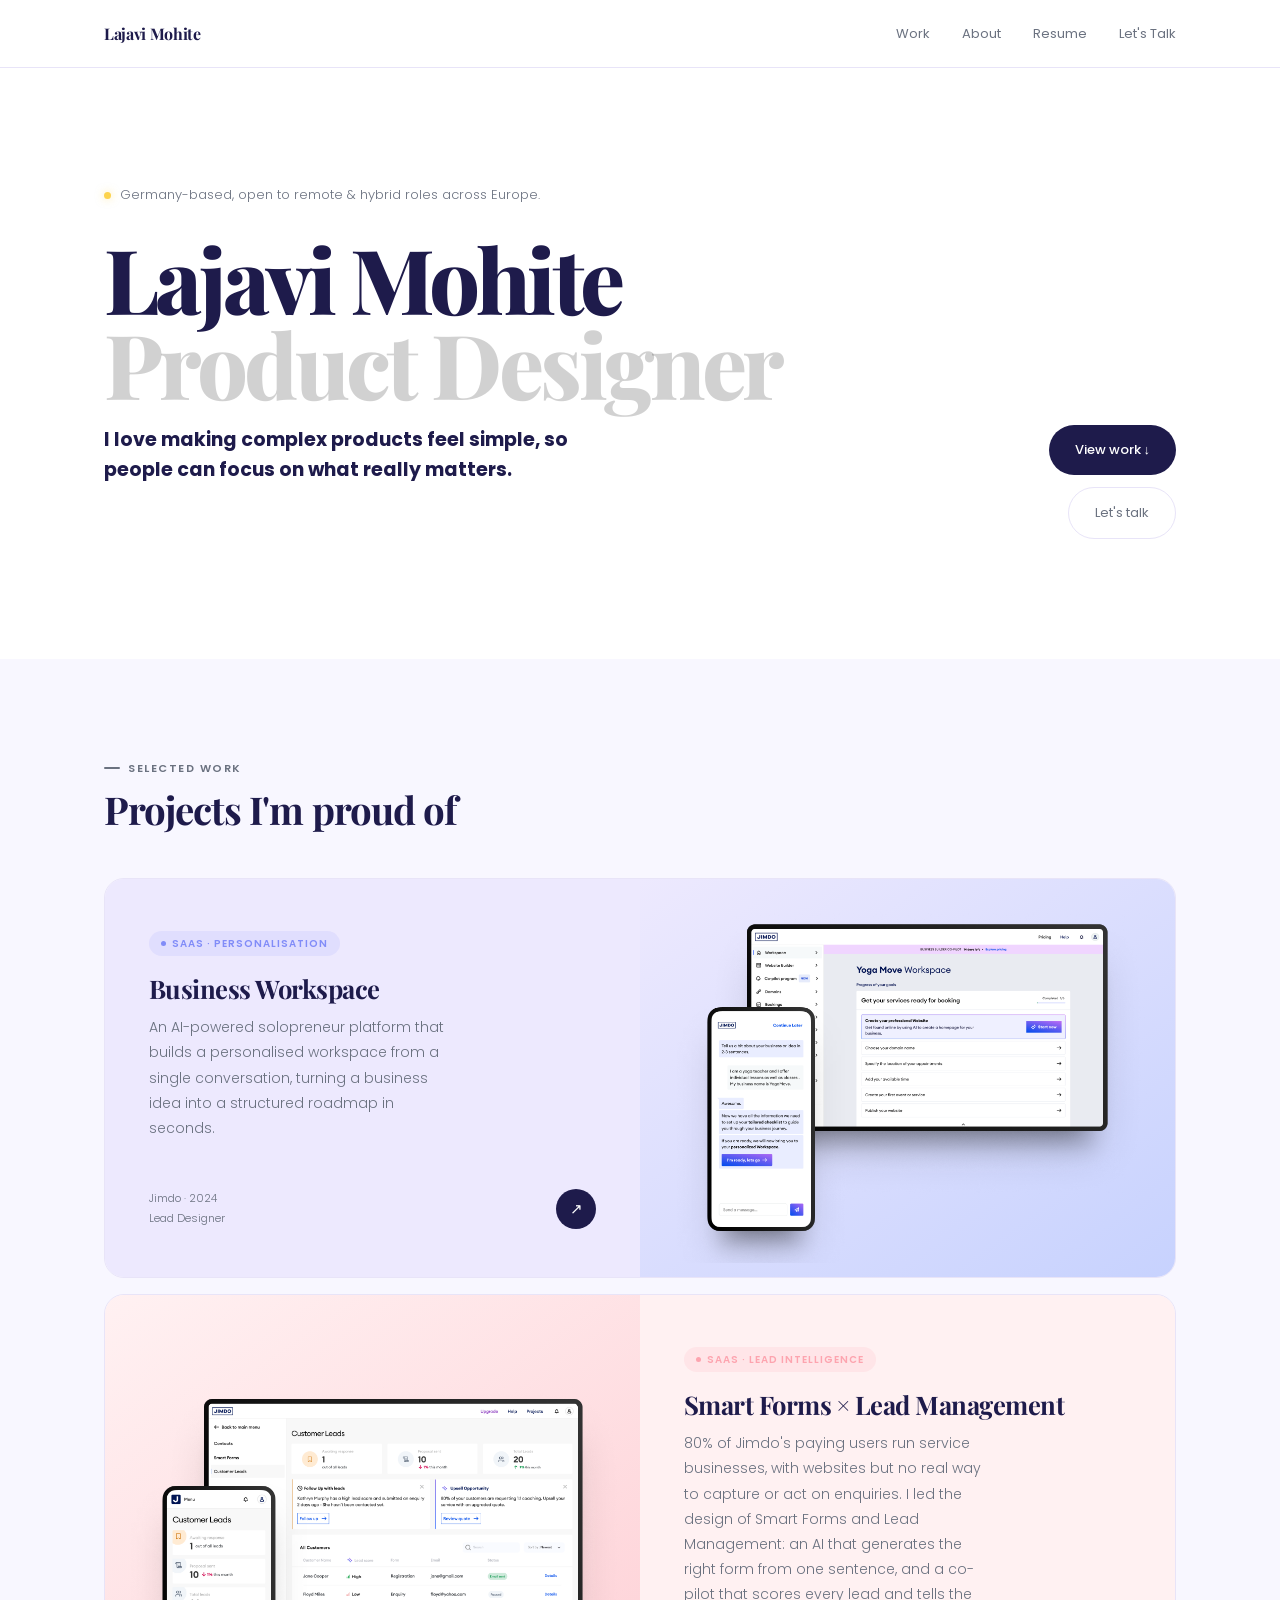
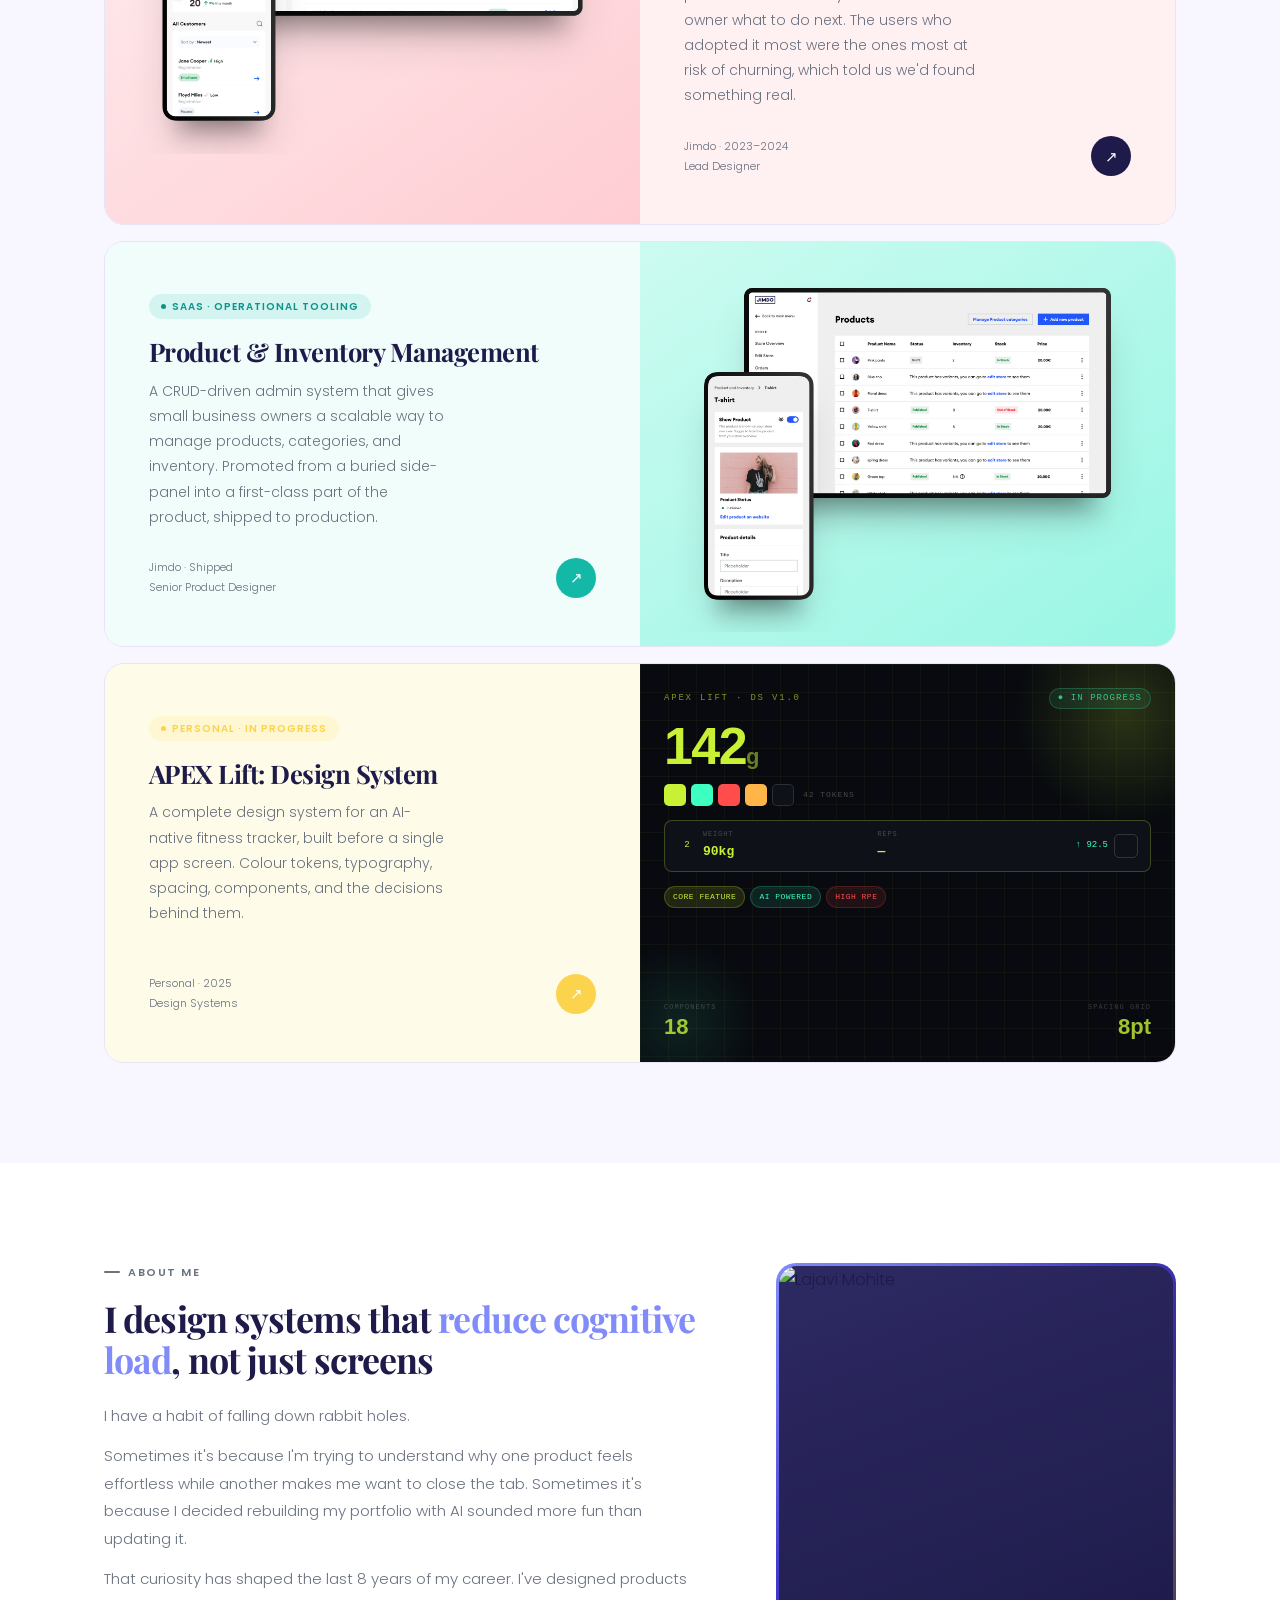
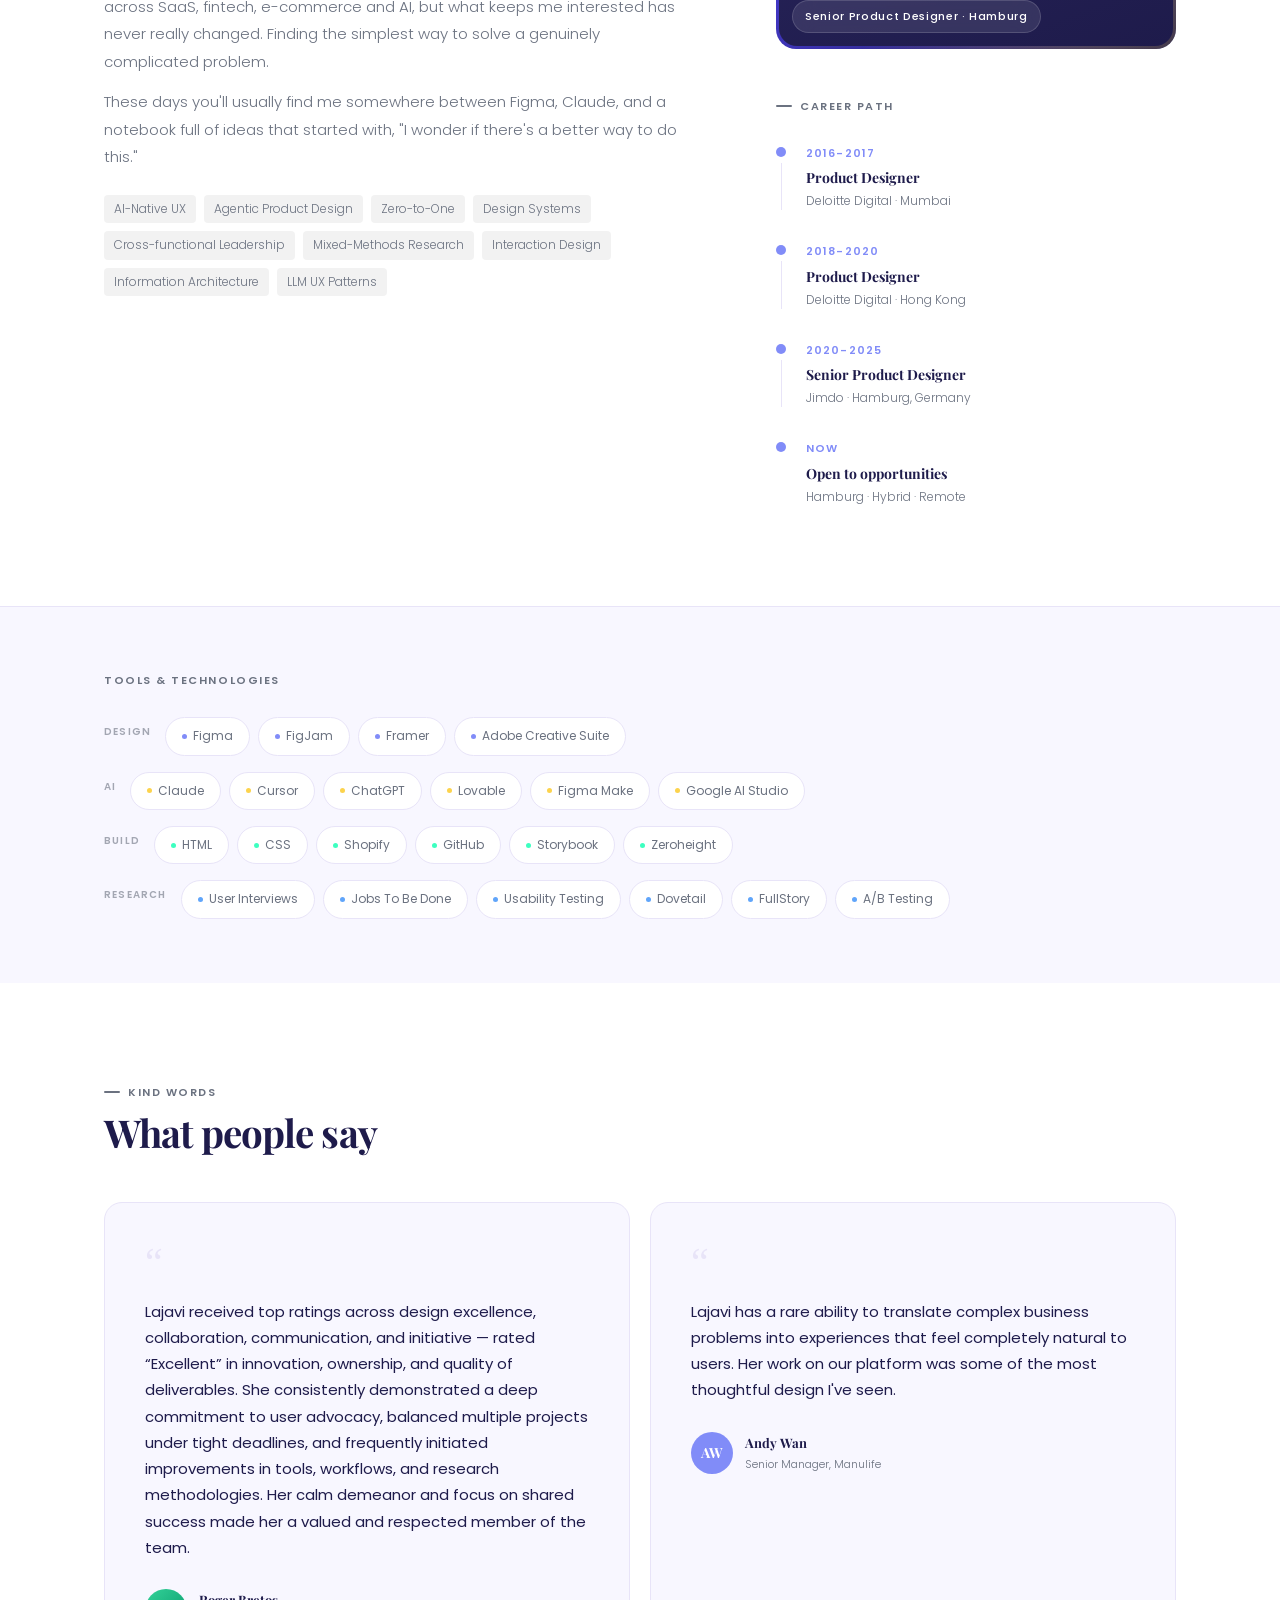
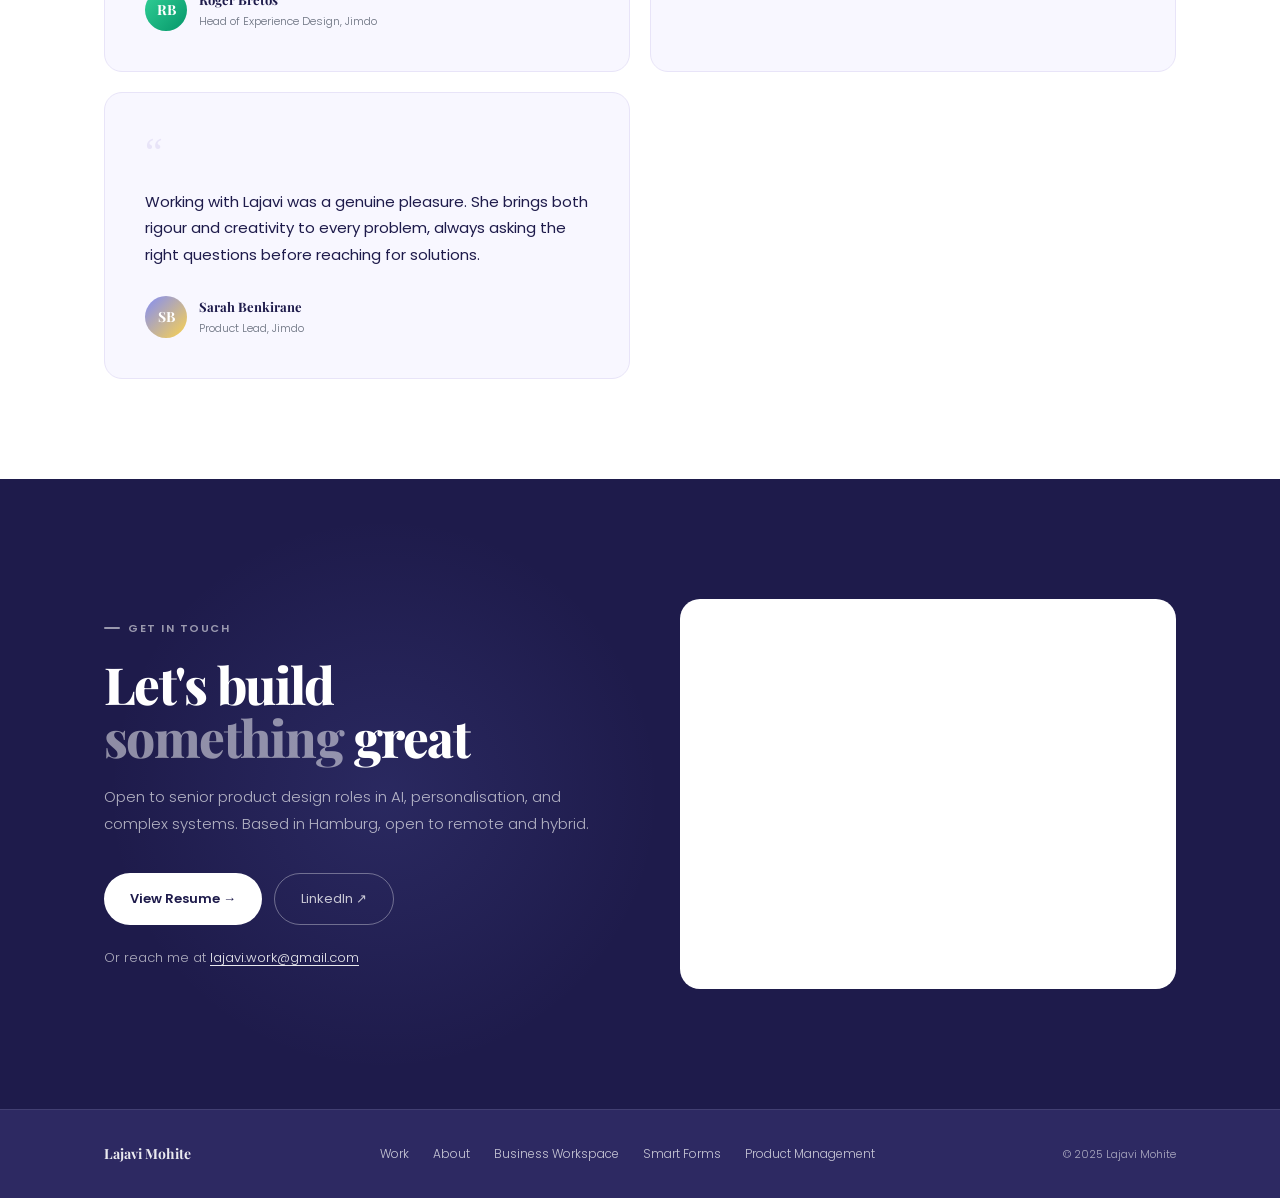
==== index.html @ e88e4d8e "Remove purple accent from hero tagline emphasis text" ====
<!DOCTYPE html>
<html lang="en">
<head>
  <meta charset="UTF-8" />
  <meta name="viewport" content="width=device-width, initial-scale=1.0"/>
  <title>Lajavi Mohite | Product Designer</title>
  <link rel="preconnect" href="https://fonts.googleapis.com">
  <link rel="preconnect" href="https://fonts.gstatic.com" crossorigin>
  <link href="https://fonts.googleapis.com/css2?family=Poppins:wght@300;400;500;600&family=Playfair+Display:ital,wght@0,400;0,500;0,600;0,700;0,800;1,400;1,700&display=swap" rel="stylesheet">
  <style>
    *, *::before, *::after { box-sizing: border-box; margin: 0; padding: 0; }
    :root {
      --bg:#F8F7FF; --bg-2:#FFFFFF; --dark:#1E1B4B; --dark-2:#2D2962;
      --text:#1E1B4B; --text-muted:#6B7280; --border:#E8E4F8;
      --blue:#818CF8; --violet:#818CF8; --emerald:#FCD34D;
      --poppins:'Poppins',sans-serif; --syne:'Playfair Display',serif;
      --gutter: max(64px, calc((100% - 1072px) / 2));
    }
    html { scroll-behavior: smooth; }
    body { background: var(--bg-2); color: var(--text); font-family: var(--poppins); font-weight: 300; line-height: 1.7; overflow-x: hidden; }

    /* NAV */
    nav {
      position: fixed; top: 0; left: 0; right: 0; z-index: 100;
      display: flex; justify-content: space-between; align-items: center;
      padding: 20px var(--gutter);
      background: rgba(255,255,255,0.92); backdrop-filter: blur(16px);
      border-bottom: 1px solid var(--border);
    }
    .nav-logo { font-family: var(--syne); font-weight: 700; font-size: 16px; color: var(--text); text-decoration: none; letter-spacing: -0.02em; }
    .nav-links { display: flex; gap: 32px; align-items: center; }
    .nav-links a { text-decoration: none; color: var(--text-muted); font-size: 13px; font-weight: 400; transition: color 0.2s; }
    .nav-links a:hover { color: var(--text); }

    /* HERO */
    .hero {
      padding: 180px 64px 120px;
      max-width: 1200px;
      margin: 0 auto;
    }
    .hero-status {
      display: inline-flex; align-items: center; gap: 9px;
      margin-bottom: 28px;
    }
    .status-dot {
      width: 7px; height: 7px; border-radius: 50%;
      background: #FCD34D; box-shadow: 0 0 8px rgba(252,211,77,0.5);
      animation: blink 2.5s ease-in-out infinite;
    }
    @keyframes blink { 0%,100%{opacity:1} 50%{opacity:0.3} }
    .status-text { font-size: 13px; color: var(--text-muted); }

    .hero-title {
      font-family: var(--syne);
      font-size: clamp(48px, 7vw, 96px);
      font-weight: 800;
      line-height: 0.95;
      letter-spacing: -0.04em;
      color: var(--text);
      margin-bottom: 20px;
    }
    .hero-title .dim { color: rgba(0,0,0,0.18); }


    .hero-footer {
      display: grid;
      grid-template-columns: 1fr auto;
      gap: 64px;
      align-items: start;
    }
    .hero-tagline {
      font-size: clamp(16px, 1.6vw, 19px);
      font-weight: 700;
      color: var(--text);
      line-height: 1.6;
      max-width: 480px;
    }
    .hero-tagline em { color: var(--text); font-style: normal; }
    .hero-ctas { display: flex; gap: 12px; flex-direction: column; align-items: flex-end; }

    /* HERO SKILLS ROW */
    .hero-skills {
      display: flex; flex-direction: column; gap: 16px;
      margin-bottom: 44px;
    }
    .hero-skill-row { display: flex; align-items: flex-start; gap: 10px; flex-wrap: nowrap; width: 100%; }
    .hero-skill-row .hero-skill-label { padding-top: 4px; }
    .hero-skill-label {
      font-size: 10px; font-weight: 600; letter-spacing: 0.13em;
      text-transform: uppercase; color: var(--text-muted); white-space: nowrap;
    }
    .hero-skill-group { display: flex; gap: 7px; flex-wrap: wrap; min-width: 0; }
    .hero-chip {
      font-size: 11.5px; font-weight: 400; color: var(--text-muted);
      border: 1px solid var(--border); border-radius: 100px;
      padding: 4px 13px; display: inline-flex; align-items: center; gap: 5px;
      cursor: default; pointer-events: none;
    }
    .hero-chip.ai {
      border-color: rgba(252,211,77,0.45); color: var(--text);
      background: rgba(252,211,77,0.055);
    }
    .hero-chip .chip-dot {
      width: 5px; height: 5px; border-radius: 50%; background: var(--emerald); flex-shrink: 0;
    }

    .btn-dark    { display: inline-flex; align-items: center; gap: 8px; padding: 14px 26px; background: var(--dark); color: #fff; font-family: var(--poppins); font-size: 13px; font-weight: 500; text-decoration: none; border-radius: 100px; transition: all 0.25s; }
    .btn-dark:hover { opacity: 0.85; transform: translateY(-1px); }
    .btn-outline { display: inline-flex; align-items: center; gap: 8px; padding: 14px 26px; color: var(--text-muted); font-family: var(--poppins); font-size: 13px; font-weight: 400; text-decoration: none; border: 1px solid var(--border); border-radius: 100px; transition: all 0.25s; }
    .btn-outline:hover { border-color: var(--text); color: var(--text); }

    /* WORK */
    .work { padding: 100px var(--gutter); background: var(--bg); }
    .section-label { font-size: 11px; font-weight: 600; letter-spacing: 0.14em; text-transform: uppercase; color: var(--text-muted); margin-bottom: 10px; display: flex; align-items: center; gap: 8px; }
    .section-label::before { content:''; width:16px; height:2px; background:currentColor; border-radius:2px; }
    .section-title { font-family: var(--syne); font-size: clamp(26px, 3vw, 40px); font-weight: 700; line-height: 1.1; letter-spacing: -0.025em; margin-bottom: 48px; }

    /* PROJECT CARDS */
    .project-cards { display: flex; flex-direction: column; gap: 16px; }
    .project-card {
      border-radius: 20px; overflow: hidden;
      display: grid; grid-template-columns: 1fr 1fr;
      min-height: 400px; text-decoration: none; cursor: pointer;
      border: 1px solid var(--border);
      transition: transform 0.35s cubic-bezier(0.22,1,0.36,1), box-shadow 0.35s, border-color 0.35s;
    }
    .project-card:hover { transform: translateY(-4px); box-shadow: 0 20px 56px rgba(0,0,0,0.08); border-color: transparent; }
    .project-card.reverse { direction: rtl; }
    .project-card.reverse > * { direction: ltr; }
    .pc-content { padding: 48px 44px; display: flex; flex-direction: column; justify-content: space-between; }
    .pc-content.blue-tint   { background: #EDE9FE; }
    .pc-content.violet-tint { background: #FFF1F2; }
    .pc-content.teal-tint   { background: #F0FDFA; }
    .pc-content.green-tint  { background: #FEFCE8; }
    .pc-tag { display: inline-flex; align-items: center; gap: 6px; font-size: 10px; font-weight: 600; letter-spacing: 0.1em; text-transform: uppercase; padding: 4px 12px; border-radius: 100px; margin-bottom: 18px; width: fit-content; }
    .pc-tag::before { content:''; width:5px; height:5px; border-radius:50%; background:currentColor; }
    .pc-tag.blue   { color: var(--blue);    background: rgba(129,140,248,0.12); }
    .pc-tag.violet { color: #FDA4AF;  background: rgba(253,164,175,0.15); }
    .pc-tag.teal   { color: #0D9488; background: rgba(20,184,166,0.13); }
    .pc-tag.green  { color: var(--emerald); background: rgba(252,211,77,0.15); }
    .pc-title { font-family: var(--syne); font-size: clamp(20px, 2vw, 30px); font-weight: 700; line-height: 1.15; letter-spacing: -0.02em; margin-bottom: 12px; color: var(--text); }
    .pc-desc  { font-size: 14px; font-weight: 300; color: var(--text-muted); line-height: 1.8; max-width: 300px; }
    .pc-bottom { display: flex; justify-content: space-between; align-items: flex-end; margin-top: 28px; }
    .pc-meta   { font-size: 11px; color: var(--text-muted); line-height: 1.8; }
    .pc-arrow  { width: 40px; height: 40px; border-radius: 50%; background: var(--dark); display: flex; align-items: center; justify-content: center; color: #fff; font-size: 15px; transition: transform 0.3s; flex-shrink: 0; }
    .project-card:hover .pc-arrow { transform: translate(3px,-3px); }
    .pc-visual { position: relative; overflow: hidden; min-height: 280px; }
    .pc-visual.blue-bg   { background: linear-gradient(145deg,#EDE9FE,#C7D2FE); }
    .pc-visual.violet-bg { background: linear-gradient(145deg,#FFF1F2,#FECDD3); }
    .pc-visual.teal-bg   { background: linear-gradient(145deg,#CCFBF1,#99F6E4); }
    .pc-visual.green-bg  { background: linear-gradient(145deg,#FEFCE8,#FEF08A); }
    .pc-placeholder { position: absolute; inset: 28px; border-radius: 12px; border: 1.5px dashed rgba(0,0,0,0.1); display: flex; align-items: center; justify-content: center; font-size: 11px; letter-spacing: 0.06em; text-transform: uppercase; color: rgba(0,0,0,0.18); }
    .pc-mock-clip { position: absolute; inset: 0; overflow: hidden; }
    .pc-layer-tile { position: absolute; inset: 14px; width: calc(100% - 28px); height: calc(100% - 28px); object-fit: contain; }
    .pc-layer-secondary { position: absolute; width: 68%; border-radius: 10px; box-shadow: 0 12px 32px rgba(0,0,0,0.15); object-fit: cover; object-position: top; bottom: 14px; right: 10px; height: 48%; border: 2px solid rgba(255,255,255,0.4); }
    /* Pre-framed device mockups already have their own bezel + shadow baked in — don't add a second frame on top */

    /* ABOUT */
    .about { padding: 100px var(--gutter); background: var(--bg-2); }
    .about-inner { max-width: 1100px; display: grid; grid-template-columns: 1fr 400px; gap: 80px; align-items: start; }
    .about-label { font-size: 11px; font-weight: 600; letter-spacing: 0.14em; text-transform: uppercase; color: var(--text-muted); margin-bottom: 16px; display: flex; align-items: center; gap: 8px; }
    .about-label::before { content:''; width:16px; height:2px; background:currentColor; border-radius:2px; }
    .about-h { font-family: var(--syne); font-size: clamp(24px, 2.8vw, 38px); font-weight: 700; line-height: 1.15; letter-spacing: -0.025em; margin-bottom: 22px; }
    .about-h span { color: var(--violet); }
    .about-p { font-size: 15px; font-weight: 300; color: var(--text-muted); line-height: 1.85; margin-bottom: 12px; }
    .about-tags { display: flex; gap: 8px; flex-wrap: wrap; margin-top: 24px; }
    .about-tag  { font-size: 12px; padding: 4px 10px; border-radius: 4px; background: rgba(0,0,0,0.05); color: var(--text-muted); cursor: default; }

    /* PHOTO */
    .about-photo-wrap { position: relative; margin-bottom: 40px; }
    .about-photo-bg {
      position: relative; border-radius: 20px; overflow: hidden;
      background: linear-gradient(135deg, #818CF8 0%, #4338CA 40%, #1E1B4B 100%);
      padding: 3px;
    }
    .about-photo-bg::before {
      content: ''; position: absolute; inset: 0;
      background: radial-gradient(ellipse at 30% 20%, rgba(129,140,248,0.5) 0%, transparent 60%),
                  radial-gradient(ellipse at 80% 80%, rgba(252,211,77,0.3) 0%, transparent 55%);
      border-radius: 20px; z-index: 0;
    }
    .about-photo-inner {
      position: relative; z-index: 1; border-radius: 18px; overflow: hidden;
      background: linear-gradient(160deg, #2D2962 0%, #1E1B4B 100%);
    }
    .about-photo-inner img {
      width: 100%; display: block; height: 380px; object-fit: cover; object-position: center 15%;
    }
    .about-photo-tag {
      position: absolute; bottom: 16px; left: 16px; z-index: 2;
      background: rgba(255,255,255,0.1); backdrop-filter: blur(12px);
      border: 1px solid rgba(255,255,255,0.15);
      color: #fff; font-size: 11px; font-weight: 500; letter-spacing: 0.06em;
      padding: 6px 12px; border-radius: 100px;
    }

    /* TIMELINE */
    .journey { display: flex; flex-direction: column; gap: 0; padding-top: 8px; }
    .journey-title { font-size: 11px; font-weight: 600; letter-spacing: 0.14em; text-transform: uppercase; color: var(--text-muted); margin-bottom: 28px; display: flex; align-items: center; gap: 8px; }
    .journey-title::before { content:''; width:16px; height:2px; background:currentColor; border-radius:2px; }
    .j-item { display: flex; gap: 20px; position: relative; padding-bottom: 32px; }
    .j-item:last-child { padding-bottom: 0; }
    .j-spine { display: flex; flex-direction: column; align-items: center; flex-shrink: 0; }
    .j-dot { width: 10px; height: 10px; border-radius: 50%; background: var(--violet); flex-shrink: 0; position: relative; z-index: 1; margin-top: 3px; }
    .j-line { width: 1px; flex: 1; background: var(--border); margin-top: 6px; min-height: 32px; }
    .j-item:last-child .j-line { display: none; }
    .j-content { flex: 1; }
    .j-period { font-size: 11px; font-weight: 600; letter-spacing: 0.1em; text-transform: uppercase; color: var(--violet); margin-bottom: 4px; }
    .j-role { font-family: var(--syne); font-size: 14px; font-weight: 700; color: var(--text); margin-bottom: 2px; }
    .j-place { font-size: 12px; color: var(--text-muted); line-height: 1.5; }

    /* Pulsing dot for current/last item */
    .j-item.current .j-dot { background: var(--violet); }
    .j-item.current .j-dot::before {
      content: '';
      position: absolute;
      inset: -5px;
      border-radius: 50%;
      border: 2px solid var(--violet);
      opacity: 0;
      animation: pulse-ring 2s ease-out infinite;
    }
    .j-item.current .j-dot::after {
      content: '';
      position: absolute;
      inset: -10px;
      border-radius: 50%;
      border: 1.5px solid var(--violet);
      opacity: 0;
      animation: pulse-ring 2s ease-out 0.5s infinite;
    }
    @keyframes pulse-ring {
      0%   { opacity: 0.6; transform: scale(0.6); }
      100% { opacity: 0;   transform: scale(1.8); }
    }

    /* TOOLS */
    .tools { padding: 64px var(--gutter); background: var(--bg); border-top: 1px solid var(--border); }
    .tools-label { font-size: 11px; font-weight: 600; letter-spacing: 0.14em; text-transform: uppercase; color: var(--text-muted); text-align: left; margin-bottom: 28px; }
    .tools-row { display: flex; gap: 8px; flex-wrap: wrap; justify-content: flex-start; min-width: 0; }
    .tools-group { display: flex; align-items: flex-start; gap: 14px; flex-wrap: nowrap; margin-bottom: 16px; min-width: 0; }
    .tools-group:last-child { margin-bottom: 0; }
    .tools-cat-label { font-size: 10px; font-weight: 600; letter-spacing: 0.12em; text-transform: uppercase; color: var(--text-muted); text-align: left; opacity: 0.6; white-space: nowrap; flex-shrink: 0; padding-top: 6px; }
    .tool-pill { display: inline-flex; align-items: center; gap: 6px; padding: 8px 16px; border-radius: 100px; border: 1px solid var(--border); font-size: 12px; font-weight: 400; color: var(--text-muted); background: var(--bg-2); cursor: default; }
    .t-dot { width: 5px; height: 5px; border-radius: 50%; flex-shrink: 0; }

    /* TESTIMONIALS */
    .testimonials { padding: 100px var(--gutter); background: var(--bg-2); }
    .testi-grid { display: grid; grid-template-columns: 1fr 1fr; gap: 20px; margin-top: 48px; }
    .testi-card { background: var(--bg); border: 1px solid var(--border); border-radius: 18px; padding: 40px; transition: transform 0.3s, box-shadow 0.3s; }
    .testi-card:hover { transform: translateY(-3px); box-shadow: 0 16px 48px rgba(0,0,0,0.05); }
    .testi-open { font-size: 40px; line-height: 1; color: var(--border); font-family: Georgia, serif; display: block; margin-bottom: 16px; }
    .testi-quote { font-size: 15px; font-weight: 400; color: var(--text); line-height: 1.75; margin-bottom: 28px; }
    .testi-person { display: flex; align-items: center; gap: 12px; }
    .testi-avatar { width: 42px; height: 42px; border-radius: 50%; display: flex; align-items: center; justify-content: center; font-family: var(--syne); font-weight: 700; font-size: 14px; color: #fff; flex-shrink: 0; }
    .testi-name { font-family: var(--syne); font-size: 13px; font-weight: 700; color: var(--text); margin-bottom: 1px; }
    .testi-role { font-size: 11px; color: var(--text-muted); }

    /* CTA */
    .cta-section { padding: 120px var(--gutter); background: var(--dark); position: relative; overflow: hidden; }
    .cta-glow { position: absolute; width: 600px; height: 600px; background: radial-gradient(circle,rgba(129,140,248,0.12) 0%,transparent 65%); left:30%; top:50%; transform:translate(-50%,-50%); pointer-events:none; }
    .cta-layout { display: grid; grid-template-columns: 1fr 1fr; gap: 80px; align-items: center; position: relative; z-index: 2; max-width: 1072px; }
    .cta-label { font-size: 11px; font-weight: 600; letter-spacing: 0.14em; text-transform: uppercase; color: rgba(255,255,255,0.55); margin-bottom: 20px; display: flex; align-items: center; gap: 8px; }
    .cta-label::before { content:''; width:16px; height:2px; background:currentColor; border-radius:2px; }
    .cta-title { font-family: var(--syne); font-size: clamp(34px, 4vw, 56px); font-weight: 800; letter-spacing: -0.03em; color: #fff; line-height: 1.05; margin-bottom: 18px; }
    .cta-title span { color: rgba(255,255,255,0.5); }
    .cta-sub   { font-size: 15px; font-weight: 300; color: rgba(255,255,255,0.65); line-height: 1.8; margin-bottom: 36px; }
    .cta-btns  { display: flex; gap: 12px; flex-wrap: wrap; }
    .btn-white { display: inline-flex; align-items: center; gap: 8px; padding: 14px 26px; background: #fff; color: var(--dark); font-family: var(--poppins); font-size: 13px; font-weight: 600; text-decoration: none; border-radius: 100px; transition: all 0.25s; }
    .btn-white:hover { background: rgba(255,255,255,0.88); transform: translateY(-1px); }
    .btn-ghost { display: inline-flex; align-items: center; gap: 8px; padding: 14px 26px; color: rgba(255,255,255,0.75); font-family: var(--poppins); font-size: 13px; font-weight: 400; text-decoration: none; border: 1px solid rgba(255,255,255,0.35); border-radius: 100px; transition: all 0.25s; }
    .btn-ghost:hover { color: #fff; border-color: rgba(255,255,255,0.6); }
    .cta-email { margin-top: 22px; font-size: 13px; color: rgba(255,255,255,0.65); }

    /* CONTACT FORM */
    .contact-form { background: #fff; border: 1px solid rgba(255,255,255,0.15); border-radius: 20px; padding: 40px; }
    .form-row { margin-bottom: 16px; }
    .form-row label { display: block; font-size: 11px; font-weight: 500; letter-spacing: 0.08em; text-transform: uppercase; color: var(--text-muted); margin-bottom: 8px; }
    .form-row input, .form-row textarea {
      width: 100%; background: var(--bg); border: 1px solid var(--border);
      border-radius: 10px; padding: 13px 16px; font-family: var(--poppins); font-size: 14px;
      font-weight: 300; color: var(--text); outline: none; transition: border-color 0.2s, background 0.2s;
    }
    .form-row input::placeholder, .form-row textarea::placeholder { color: #9CA3AF; }
    .form-row input:focus, .form-row textarea:focus { border-color: var(--violet); background: #fff; }
    .form-row textarea { resize: none; height: 110px; }
    .form-submit {
      width: 100%; padding: 14px; background: var(--dark); color: #fff;
      font-family: var(--poppins); font-size: 13px; font-weight: 600;
      border: none; border-radius: 100px; cursor: pointer; transition: all 0.25s; margin-top: 8px;
    }
    .form-submit:hover { opacity: 0.85; transform: translateY(-1px); }
    .form-submit:disabled { opacity: 0.6; cursor: not-allowed; transform: none; }
    .form-success { display: none; text-align: center; padding: 20px 0; font-size: 14px; color: #059669; }

    /* FOOTER */
    footer { background: var(--dark-2); padding: 32px var(--gutter); display: flex; justify-content: space-between; align-items: center; border-top: 1px solid rgba(255,255,255,0.1); flex-wrap: wrap; gap: 16px; }
    .footer-logo { font-family: var(--syne); font-weight: 700; font-size: 14px; color: rgba(255,255,255,0.9); }
    .footer-links { display: flex; gap: 24px; }
    .footer-links a { font-size: 12px; color: rgba(255,255,255,0.75); text-decoration: none; transition: color 0.2s; }
    .footer-links a:hover { color: #fff; }
    .footer-copy { font-size: 11px; color: rgba(255,255,255,0.6); }

    /* FADE */
    .fade-up { opacity:0; transform:translateY(20px); transition:opacity 0.6s cubic-bezier(0.22,1,0.36,1),transform 0.6s cubic-bezier(0.22,1,0.36,1); }
    .fade-up.in { opacity:1; transform:none; }

    /* RESPONSIVE */
    @media (max-width: 900px) {
      nav { padding: 18px 24px; }
      .nav-links a:not(.nav-cta) { display: none; }
      .hero { padding: 120px 24px 80px; }
      .hero-skills { gap: 6px; }
      .hero-footer { grid-template-columns: 1fr; gap: 28px; }
      .hero-ctas { flex-direction: row; align-items: flex-start; }
      .work, .about, .testimonials, .cta-section, .tools { padding: 72px 24px; }
      .project-card { grid-template-columns: 1fr; min-height: auto; }
      .project-card.reverse { direction: ltr; }
      .pc-visual { min-height: 220px; }
      .pc-content { padding: 32px 26px; }
      .about-inner { grid-template-columns: 1fr; gap: 48px; }
      .about-photo-inner img { height: 300px; }
      .testi-grid { grid-template-columns: 1fr; }
      .cta-layout { grid-template-columns: 1fr; gap: 48px; }
      .journey { grid-template-columns: 1fr; gap: 0; }
      footer { padding: 24px; flex-direction: column; align-items: flex-start; }
    }
  </style>
</head>
<body>

  <nav>
    <a href="index.html" class="nav-logo">Lajavi Mohite</a>
    <div class="nav-links">
      <a href="#work">Work</a>
      <a href="#about">About</a>
      <a href="resume.html" id="nav-resume-link">Resume</a>
      <a href="#contact" class="nav-cta">Let's Talk</a>
    </div>
  </nav>

  <!-- HERO -->
  <section class="hero">
    <div class="hero-status fade-up">
      <span class="status-dot"></span>
      <span class="status-text">Germany-based, open to remote &amp; hybrid roles across Europe.</span>
    </div>
    <h1 class="hero-title fade-up">
      Lajavi Mohite<br>
      <span class="dim">Product Designer</span>
    </h1>
    <div class="hero-footer fade-up">
      <div>
        <p class="hero-tagline">
          I love making complex products <em>feel simple</em>, so people can focus on what really matters.
        </p>
      </div>
      <div class="hero-ctas">
        <a href="#work" class="btn-dark">View work &darr;</a>
        <a href="#contact" class="btn-outline">Let's talk</a>
      </div>
    </div>
  </section>

  <!-- WORK -->
  <section class="work" id="work">
    <div class="section-label fade-up">Selected Work</div>
    <h2 class="section-title fade-up">Projects I'm proud of</h2>
    <div class="project-cards">

      <a class="project-card fade-up" href="business-workspace.html">
        <div class="pc-content blue-tint">
          <div>
            <div class="pc-tag blue">SaaS &middot; Personalisation</div>
            <div class="pc-title">Business Workspace</div>
            <div class="pc-desc">An AI-powered solopreneur platform that builds a personalised workspace from a single conversation, turning a business idea into a structured roadmap in seconds.</div>
          </div>
          <div class="pc-bottom">
            <div class="pc-meta">Jimdo &middot; 2024<br>Lead Designer</div>
            <div class="pc-arrow">&nearr;</div>
          </div>
        </div>
        <div class="pc-visual blue-bg">
          <div class="pc-mock-clip">
            <img class="pc-layer-tile" src="Business%20workspace%20new/Index_businessworkspace.png" alt="Business Workspace dashboard on desktop and mobile" />
          </div>
        </div>
      </a>

      <a class="project-card reverse fade-up" href="smart-forms.html">
        <div class="pc-content violet-tint">
          <div>
            <div class="pc-tag violet">SaaS &middot; Lead Intelligence</div>
            <div class="pc-title">Smart Forms &times; Lead Management</div>
            <div class="pc-desc">80% of Jimdo's paying users run service businesses, with websites but no real way to capture or act on enquiries. I led the design of Smart Forms and Lead Management: an AI that generates the right form from one sentence, and a co-pilot that scores every lead and tells the owner what to do next. The users who adopted it most were the ones most at risk of churning, which told us we'd found something real.</div>
          </div>
          <div class="pc-bottom">
            <div class="pc-meta">Jimdo &middot; 2023&ndash;2024<br>Lead Designer</div>
            <div class="pc-arrow">&nearr;</div>
          </div>
        </div>
        <div class="pc-visual violet-bg">
          <div class="pc-mock-clip">
            <img class="pc-layer-tile" src="Smart%20forms%20new/index_smartforms%20image.png" alt="Lead Management dashboard on desktop and mobile" />
          </div>
        </div>
      </a>

      <a class="project-card fade-up" href="product-management.html">
        <div class="pc-content teal-tint">
          <div>
            <div class="pc-tag teal">SaaS &middot; Operational Tooling</div>
            <div class="pc-title">Product &amp; Inventory Management</div>
            <div class="pc-desc">A CRUD-driven admin system that gives small business owners a scalable way to manage products, categories, and inventory. Promoted from a buried side-panel into a first-class part of the product, shipped to production.</div>
          </div>
          <div class="pc-bottom">
            <div class="pc-meta">Jimdo &middot; Shipped<br>Senior Product Designer</div>
            <div class="pc-arrow" style="background:#14B8A6;">&nearr;</div>
          </div>
        </div>
        <div class="pc-visual teal-bg">
          <div class="pc-mock-clip">
            <img class="pc-layer-tile" src="Product%20managent/Index_productmanagement.png" alt="Product and Inventory Management on desktop and mobile" />
          </div>
        </div>
      </a>

      <a class="project-card fade-up" href="apex-ds-portfolio.html" style="cursor:pointer;">
        <div class="pc-content green-tint">
          <div>
            <div class="pc-tag green">Personal &middot; In Progress</div>
            <div class="pc-title">APEX Lift: Design System</div>
            <div class="pc-desc">A complete design system for an AI-native fitness tracker, built before a single app screen. Colour tokens, typography, spacing, components, and the decisions behind them.</div>
          </div>
          <div class="pc-bottom">
            <div class="pc-meta">Personal &middot; 2025<br>Design Systems</div>
            <div class="pc-arrow" style="background:var(--emerald);">&nearr;</div>
          </div>
        </div>
        <div class="pc-visual" style="background:#080A0F; overflow:hidden; position:relative; min-height:280px;">
          <!-- Glow -->
          <div style="position:absolute;top:-60px;right:-60px;width:220px;height:220px;background:radial-gradient(circle,rgba(200,241,53,0.18) 0%,transparent 70%);pointer-events:none;"></div>
          <div style="position:absolute;bottom:-40px;left:-40px;width:160px;height:160px;background:radial-gradient(circle,rgba(61,255,192,0.10) 0%,transparent 70%);pointer-events:none;"></div>
          <!-- Grid -->
          <div style="position:absolute;inset:0;background-image:linear-gradient(rgba(200,241,53,0.04) 1px,transparent 1px),linear-gradient(90deg,rgba(200,241,53,0.04) 1px,transparent 1px);background-size:28px 28px;pointer-events:none;"></div>

          <!-- Content -->
          <div style="position:relative;z-index:2;padding:24px;display:flex;flex-direction:column;gap:14px;height:100%;">

            <!-- Header label -->
            <div style="display:flex;justify-content:space-between;align-items:center;">
              <span style="font-family:'Courier New',monospace;font-size:9px;letter-spacing:0.2em;text-transform:uppercase;color:rgba(200,241,53,0.6);">APEX LIFT · DS v1.0</span>
              <span style="font-family:'Courier New',monospace;font-size:9px;letter-spacing:0.12em;color:rgba(61,255,192,0.7);background:rgba(61,255,192,0.08);border:1px solid rgba(61,255,192,0.2);border-radius:100px;padding:2px 8px;">● IN PROGRESS</span>
            </div>

            <!-- Big display number -->
            <div style="font-size:52px;font-weight:900;line-height:0.9;letter-spacing:-0.03em;color:#C8F135;font-family:'Arial Black',sans-serif;">142<span style="font-size:22px;color:rgba(200,241,53,0.5);">g</span></div>

            <!-- Colour tokens row -->
            <div style="display:flex;gap:5px;align-items:center;">
              <div style="width:22px;height:22px;border-radius:5px;background:#C8F135;" title="Accent"></div>
              <div style="width:22px;height:22px;border-radius:5px;background:#3DFFC0;" title="AI"></div>
              <div style="width:22px;height:22px;border-radius:5px;background:#FF4D4D;" title="Danger"></div>
              <div style="width:22px;height:22px;border-radius:5px;background:#FFB547;" title="Warning"></div>
              <div style="width:22px;height:22px;border-radius:5px;background:#0E1118;border:1px solid rgba(255,255,255,0.12);" title="Surface"></div>
              <span style="font-family:'Courier New',monospace;font-size:8px;color:rgba(255,255,255,0.25);letter-spacing:0.12em;margin-left:4px;">42 TOKENS</span>
            </div>

            <!-- Mini set log row -->
            <div style="background:#0E1118;border-radius:8px;border:1px solid rgba(200,241,53,0.25);padding:8px 12px;display:grid;grid-template-columns:20px 1fr 1fr 56px 24px;gap:6px;align-items:center;">
              <span style="font-family:'Courier New',monospace;font-size:9px;color:#C8F135;text-align:center;">2</span>
              <div><div style="font-family:'Courier New',monospace;font-size:7px;color:rgba(240,237,232,0.25);letter-spacing:0.12em;">WEIGHT</div><div style="font-family:'Courier New',monospace;font-size:13px;font-weight:700;color:#C8F135;">90kg</div></div>
              <div><div style="font-family:'Courier New',monospace;font-size:7px;color:rgba(240,237,232,0.25);letter-spacing:0.12em;">REPS</div><div style="font-family:'Courier New',monospace;font-size:13px;font-weight:700;color:#C8F135;">—</div></div>
              <span style="font-family:'Courier New',monospace;font-size:9px;color:#3DFFC0;text-align:right;">↑ 92.5</span>
              <div style="width:24px;height:24px;border-radius:5px;border:1.5px solid rgba(255,255,255,0.15);"></div>
            </div>

            <!-- Badges row -->
            <div style="display:flex;gap:5px;flex-wrap:wrap;">
              <span style="font-family:'Courier New',monospace;font-size:8px;letter-spacing:0.06em;text-transform:uppercase;background:rgba(200,241,53,0.12);color:#C8F135;border:1px solid rgba(200,241,53,0.22);border-radius:100px;padding:3px 8px;">Core Feature</span>
              <span style="font-family:'Courier New',monospace;font-size:8px;letter-spacing:0.06em;text-transform:uppercase;background:rgba(61,255,192,0.10);color:#3DFFC0;border:1px solid rgba(61,255,192,0.20);border-radius:100px;padding:3px 8px;">AI Powered</span>
              <span style="font-family:'Courier New',monospace;font-size:8px;letter-spacing:0.06em;text-transform:uppercase;background:rgba(255,77,77,0.10);color:#FF4D4D;border:1px solid rgba(255,77,77,0.20);border-radius:100px;padding:3px 8px;">High RPE</span>
            </div>

            <!-- Bottom stat -->
            <div style="margin-top:auto;display:flex;justify-content:space-between;align-items:flex-end;">
              <div>
                <div style="font-family:'Courier New',monospace;font-size:7px;color:rgba(255,255,255,0.2);letter-spacing:0.15em;margin-bottom:2px;">COMPONENTS</div>
                <div style="font-family:'Arial Black',sans-serif;font-size:22px;font-weight:900;color:rgba(200,241,53,0.8);line-height:1;">18</div>
              </div>
              <div style="text-align:right;">
                <div style="font-family:'Courier New',monospace;font-size:7px;color:rgba(255,255,255,0.2);letter-spacing:0.15em;margin-bottom:2px;">SPACING GRID</div>
                <div style="font-family:'Arial Black',sans-serif;font-size:22px;font-weight:900;color:rgba(200,241,53,0.8);line-height:1;">8pt</div>
              </div>
            </div>

          </div>
        </div>
      </a>

    </div>
  </section>

  <!-- ABOUT -->
  <section class="about" id="about">
    <div class="about-inner">
      <div class="about-left">
        <div class="about-label fade-up">About Me</div>
        <h2 class="about-h fade-up">I design systems that <span>reduce cognitive load</span>, not just screens</h2>
        <p class="about-p fade-up">I have a habit of falling down rabbit holes.</p>
        <p class="about-p fade-up">Sometimes it's because I'm trying to understand why one product feels effortless while another makes me want to close the tab. Sometimes it's because I decided rebuilding my portfolio with AI sounded more fun than updating it.</p>
        <p class="about-p fade-up">That curiosity has shaped the last 8 years of my career. I've designed products across SaaS, fintech, e-commerce and AI, but what keeps me interested has never really changed. Finding the simplest way to solve a genuinely complicated problem.</p>
        <p class="about-p fade-up">These days you'll usually find me somewhere between Figma, Claude, and a notebook full of ideas that started with, "I wonder if there's a better way to do this."</p>
        <div class="about-tags fade-up">
          <span class="about-tag">AI-Native UX</span>
          <span class="about-tag">Agentic Product Design</span>
          <span class="about-tag">Zero-to-One</span>
          <span class="about-tag">Design Systems</span>
          <span class="about-tag">Cross-functional Leadership</span>
          <span class="about-tag">Mixed-Methods Research</span>
          <span class="about-tag">Interaction Design</span>
          <span class="about-tag">Information Architecture</span>
          <span class="about-tag">LLM UX Patterns</span>
        </div>
      </div>
      <div class="about-right fade-up">
        <div class="about-photo-wrap">
          <div class="about-photo-bg">
            <div class="about-photo-inner">
              <img src="Profile picture.jpg" alt="Lajavi Mohite" />
            </div>
          </div>
          <div class="about-photo-tag">Senior Product Designer · Hamburg</div>
        </div>
        <div class="journey">
          <div class="journey-title">Career Path</div>
          <div class="j-item">
            <div class="j-spine"><div class="j-dot"></div><div class="j-line"></div></div>
            <div class="j-content">
              <div class="j-period">2016-2017</div>
              <div class="j-role">Product Designer</div>
              <div class="j-place">Deloitte Digital &middot; Mumbai</div>
            </div>
          </div>
          <div class="j-item">
            <div class="j-spine"><div class="j-dot"></div><div class="j-line"></div></div>
            <div class="j-content">
              <div class="j-period">2018-2020</div>
              <div class="j-role">Product Designer</div>
              <div class="j-place">Deloitte Digital &middot; Hong Kong</div>
            </div>
          </div>
          <div class="j-item">
            <div class="j-spine"><div class="j-dot"></div><div class="j-line"></div></div>
            <div class="j-content">
              <div class="j-period">2020-2025</div>
              <div class="j-role">Senior Product Designer</div>
              <div class="j-place">Jimdo &middot; Hamburg, Germany</div>
            </div>
          </div>
          <div class="j-item current">
            <div class="j-spine"><div class="j-dot"></div></div>
            <div class="j-content">
              <div class="j-period">Now</div>
              <div class="j-role">Open to opportunities</div>
              <div class="j-place">Hamburg &middot; Hybrid &middot; Remote</div>
            </div>
          </div>
        </div>
      </div>
    </div>
  </section>

  <!-- TOOLS -->
  <section class="tools">
    <div class="tools-label">Tools &amp; Technologies</div>

    <div class="tools-group">
      <div class="tools-cat-label">Design</div>
      <div class="tools-row">
        <span class="tool-pill"><span class="t-dot" style="background:#818CF8"></span>Figma</span>
        <span class="tool-pill"><span class="t-dot" style="background:#818CF8"></span>FigJam</span>
        <span class="tool-pill"><span class="t-dot" style="background:#818CF8"></span>Framer</span>
        <span class="tool-pill"><span class="t-dot" style="background:#818CF8"></span>Adobe Creative Suite</span>
      </div>
    </div>

    <div class="tools-group">
      <div class="tools-cat-label">AI</div>
      <div class="tools-row">
        <span class="tool-pill"><span class="t-dot" style="background:#FCD34D"></span>Claude</span>
        <span class="tool-pill"><span class="t-dot" style="background:#FCD34D"></span>Cursor</span>
        <span class="tool-pill"><span class="t-dot" style="background:#FCD34D"></span>ChatGPT</span>
        <span class="tool-pill"><span class="t-dot" style="background:#FCD34D"></span>Lovable</span>
        <span class="tool-pill"><span class="t-dot" style="background:#FCD34D"></span>Figma Make</span>
        <span class="tool-pill"><span class="t-dot" style="background:#FCD34D"></span>Google AI Studio</span>
      </div>
    </div>

    <div class="tools-group">
      <div class="tools-cat-label">Build</div>
      <div class="tools-row">
        <span class="tool-pill"><span class="t-dot" style="background:#3DFFC0"></span>HTML</span>
        <span class="tool-pill"><span class="t-dot" style="background:#3DFFC0"></span>CSS</span>
        <span class="tool-pill"><span class="t-dot" style="background:#3DFFC0"></span>Shopify</span>
        <span class="tool-pill"><span class="t-dot" style="background:#3DFFC0"></span>GitHub</span>
        <span class="tool-pill"><span class="t-dot" style="background:#3DFFC0"></span>Storybook</span>
        <span class="tool-pill"><span class="t-dot" style="background:#3DFFC0"></span>Zeroheight</span>
      </div>
    </div>

    <div class="tools-group">
      <div class="tools-cat-label">Research</div>
      <div class="tools-row">
        <span class="tool-pill"><span class="t-dot" style="background:#60A5FA"></span>User Interviews</span>
        <span class="tool-pill"><span class="t-dot" style="background:#60A5FA"></span>Jobs To Be Done</span>
        <span class="tool-pill"><span class="t-dot" style="background:#60A5FA"></span>Usability Testing</span>
        <span class="tool-pill"><span class="t-dot" style="background:#60A5FA"></span>Dovetail</span>
        <span class="tool-pill"><span class="t-dot" style="background:#60A5FA"></span>FullStory</span>
        <span class="tool-pill"><span class="t-dot" style="background:#60A5FA"></span>A/B Testing</span>
      </div>
    </div>
  </section>

  <!-- TESTIMONIALS -->
  <section class="testimonials">
    <div class="section-label fade-up">Kind Words</div>
    <h2 class="section-title fade-up">What people say</h2>
    <div class="testi-grid">
      <div class="testi-card fade-up">
        <span class="testi-open">&ldquo;</span>
        <div class="testi-quote">Lajavi received top ratings across design excellence, collaboration, communication, and initiative — rated &ldquo;Excellent&rdquo; in innovation, ownership, and quality of deliverables. She consistently demonstrated a deep commitment to user advocacy, balanced multiple projects under tight deadlines, and frequently initiated improvements in tools, workflows, and research methodologies. Her calm demeanor and focus on shared success made her a valued and respected member of the team.</div>
        <div class="testi-person">
          <div class="testi-avatar" style="background:linear-gradient(135deg,#34D399,#059669)">RB</div>
          <div>
            <div class="testi-name">Roger Bretos</div>
            <div class="testi-role">Head of Experience Design, Jimdo</div>
          </div>
        </div>
      </div>
      <div class="testi-card fade-up">
        <span class="testi-open">&ldquo;</span>
        <div class="testi-quote">Lajavi has a rare ability to translate complex business problems into experiences that feel completely natural to users. Her work on our platform was some of the most thoughtful design I've seen.</div>
        <div class="testi-person">
          <div class="testi-avatar" style="background:linear-gradient(135deg,#818CF8,#818CF8)">AW</div>
          <div>
            <div class="testi-name">Andy Wan</div>
            <div class="testi-role">Senior Manager, Manulife</div>
          </div>
        </div>
      </div>
      <div class="testi-card fade-up">
        <span class="testi-open">&ldquo;</span>
        <div class="testi-quote">Working with Lajavi was a genuine pleasure. She brings both rigour and creativity to every problem, always asking the right questions before reaching for solutions.</div>
        <div class="testi-person">
          <div class="testi-avatar" style="background:linear-gradient(135deg,#818CF8,#FCD34D)">SB</div>
          <div>
            <div class="testi-name">Sarah Benkirane</div>
            <div class="testi-role">Product Lead, Jimdo</div>
          </div>
        </div>
      </div>
    </div>
  </section>

  <!-- CTA -->
  <section class="cta-section" id="contact">
    <div class="cta-glow"></div>
    <div class="cta-layout">
      <div class="cta-inner fade-up">
        <div class="cta-label">Get in Touch</div>
        <h2 class="cta-title">Let's build<br><span>something</span> great</h2>
        <p class="cta-sub">Open to senior product design roles in AI, personalisation, and complex systems. Based in Hamburg, open to remote and hybrid.</p>
        <div class="cta-btns">
          <a href="resume.html" id="cta-resume-btn" class="btn-white">View Resume &rarr;</a>
          <a href="https://www.linkedin.com/in/lajavi-mohite/" target="_blank" rel="noopener" class="btn-ghost">LinkedIn &nearr;</a>
        </div>
        <div class="cta-email">Or reach me at <a href="mailto:lajavi.work@gmail.com" style="color:rgba(255,255,255,0.9);text-decoration:underline;text-underline-offset:3px;transition:color 0.2s;" onmouseover="this.style.color='#fff'" onmouseout="this.style.color='rgba(255,255,255,0.9)'">lajavi.work@gmail.com</a></div>
      </div>
      <div class="contact-form fade-up">
        <iframe data-tally-src="https://tally.so/embed/BzZEER?alignLeft=1&hideTitle=1&transparentBackground=1&dynamicHeight=1" loading="lazy" width="100%" height="300" frameborder="0" marginheight="0" marginwidth="0" title="Contact form"></iframe>
        <script>var d=document,w="https://tally.so/widgets/embed.js",v=function(){"undefined"!=typeof Tally?Tally.loadEmbeds():d.querySelectorAll("iframe[data-tally-src]:not([src])").forEach((function(e){e.src=e.dataset.tallySrc}))};if("undefined"!=typeof Tally)v();else if(d.querySelector('script[src="'+w+'"]')==null){var s=d.createElement("script");s.src=w,s.onload=v,s.onerror=v,d.body.appendChild(s);}</script>
      </div>
    </div>
  </section>

  <footer>
    <div class="footer-logo">Lajavi Mohite</div>
    <div class="footer-links">
      <a href="#work">Work</a>
      <a href="#about">About</a>
      <a href="business-workspace.html">Business Workspace</a>
      <a href="smart-forms.html">Smart Forms</a>
      <a href="product-management.html">Product Management</a>
    </div>
    <div class="footer-copy">&copy; 2025 Lajavi Mohite</div>
  </footer>

  <script>
(function(){
      var els = document.querySelectorAll('.fade-up');
      var io = new IntersectionObserver(function(entries){
        entries.forEach(function(e){ if(e.isIntersecting){ e.target.classList.add('in'); io.unobserve(e.target); } });
      },{threshold:0.08});
      els.forEach(function(el){
        var p = el.closest('.testi-grid,.project-cards,.about-tags,.about-right,.cta-btns');
        if(p){ var s=p.querySelectorAll('.fade-up'); s.forEach(function(x,i){ x.style.transitionDelay=(i*0.1)+'s'; }); }
        io.observe(el);
      });
    })();
  </script>
</body>
</html>
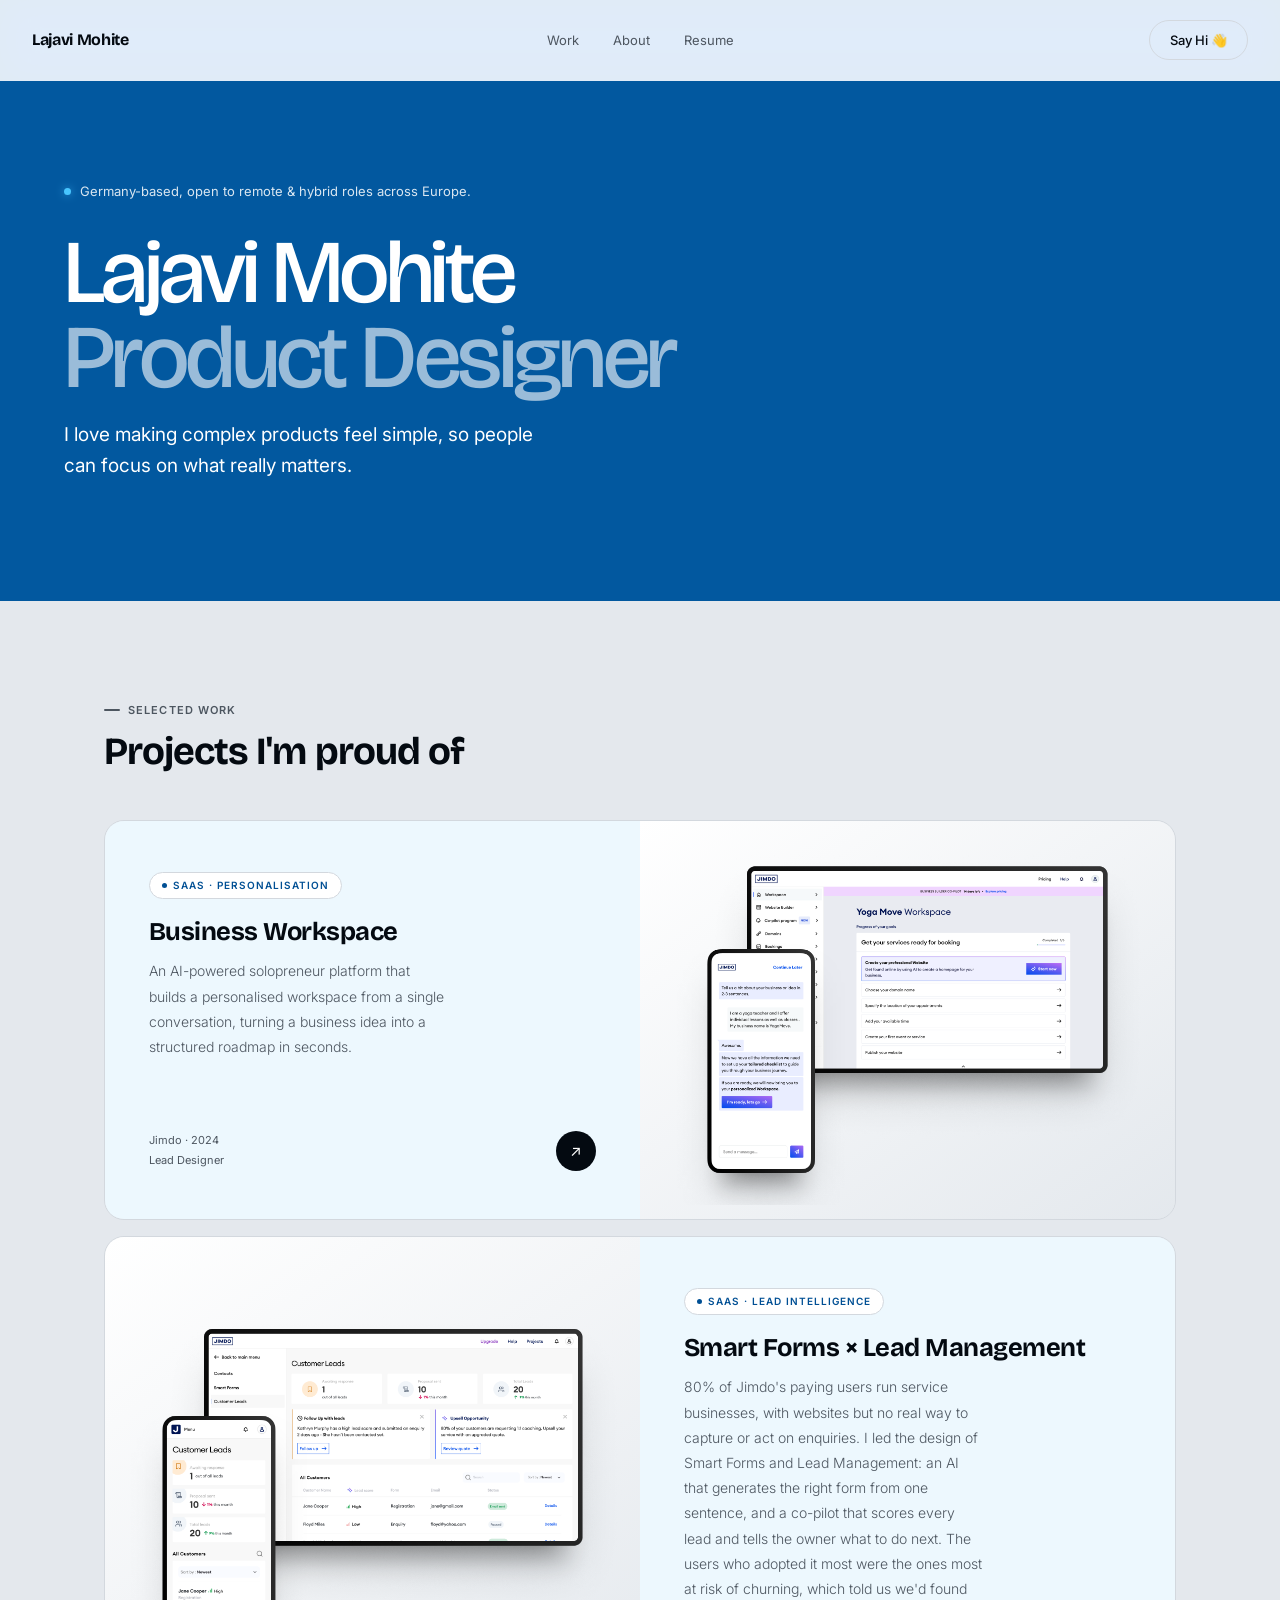
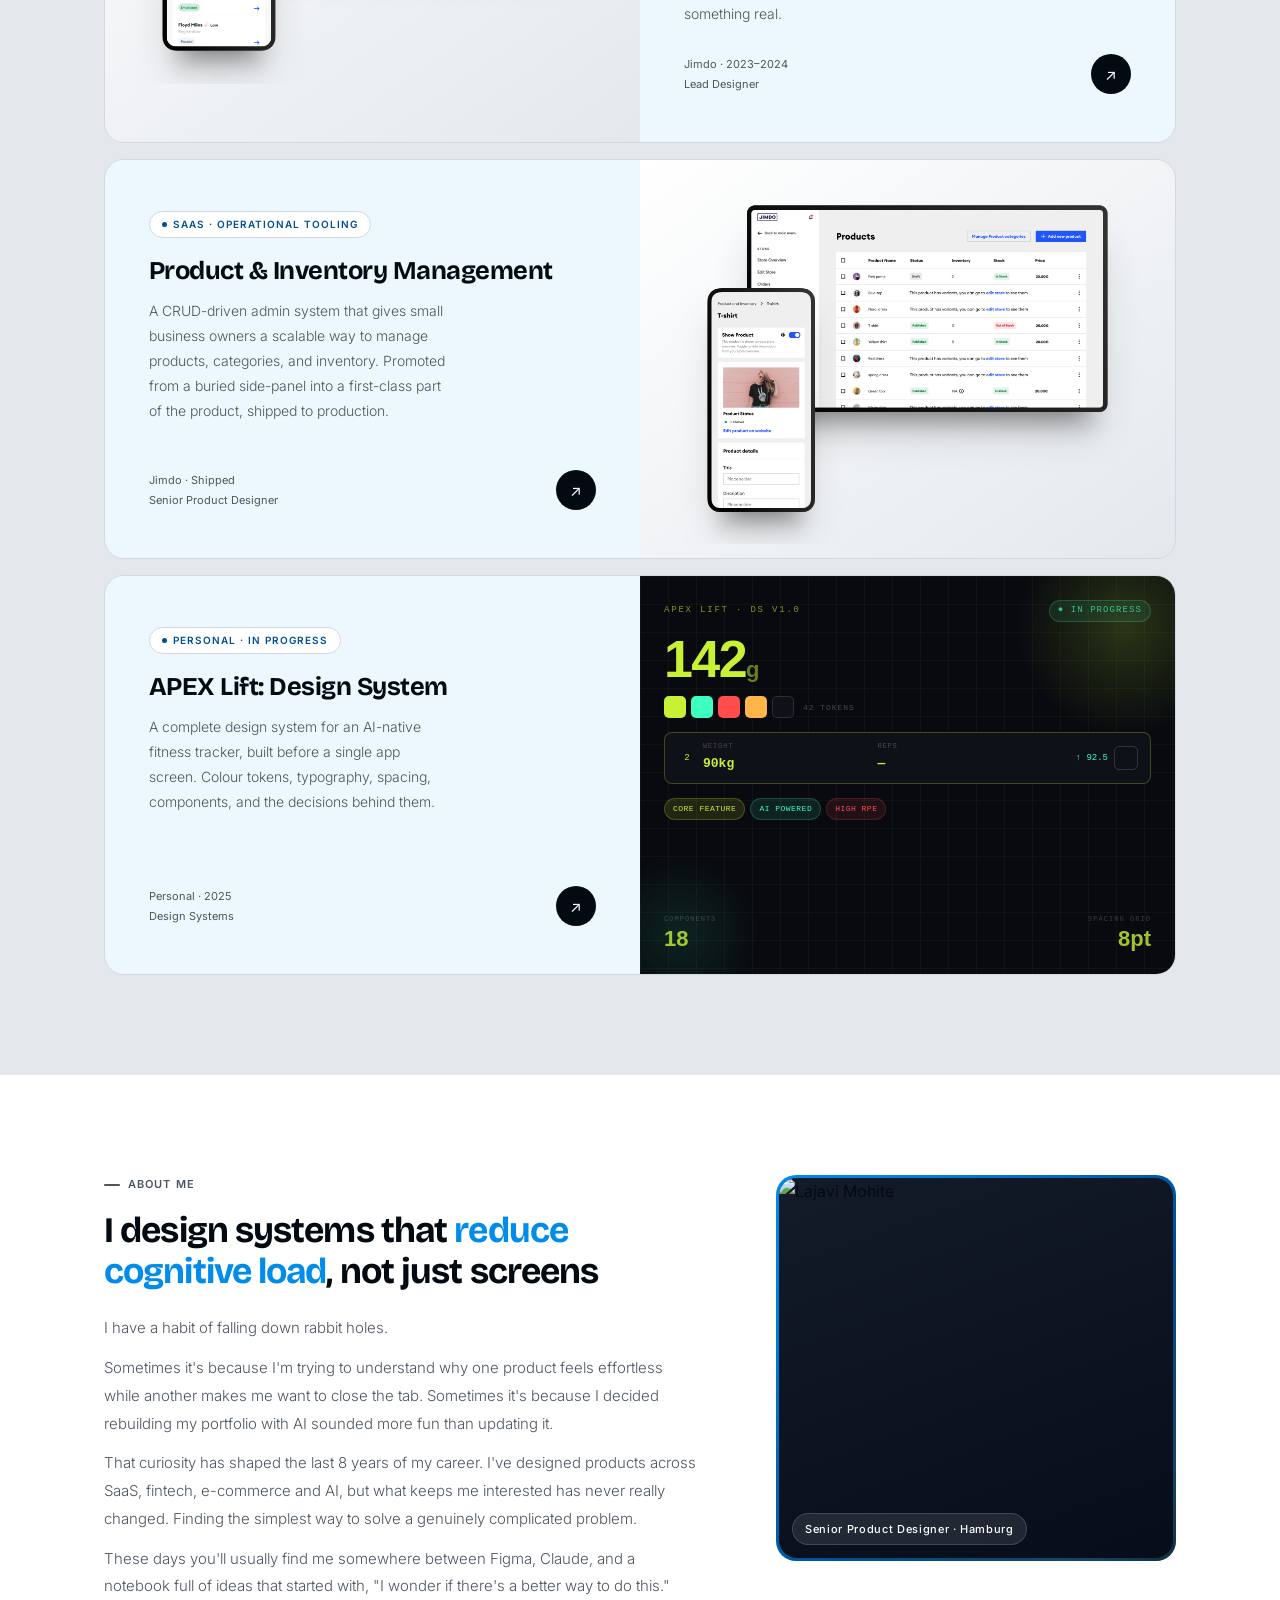
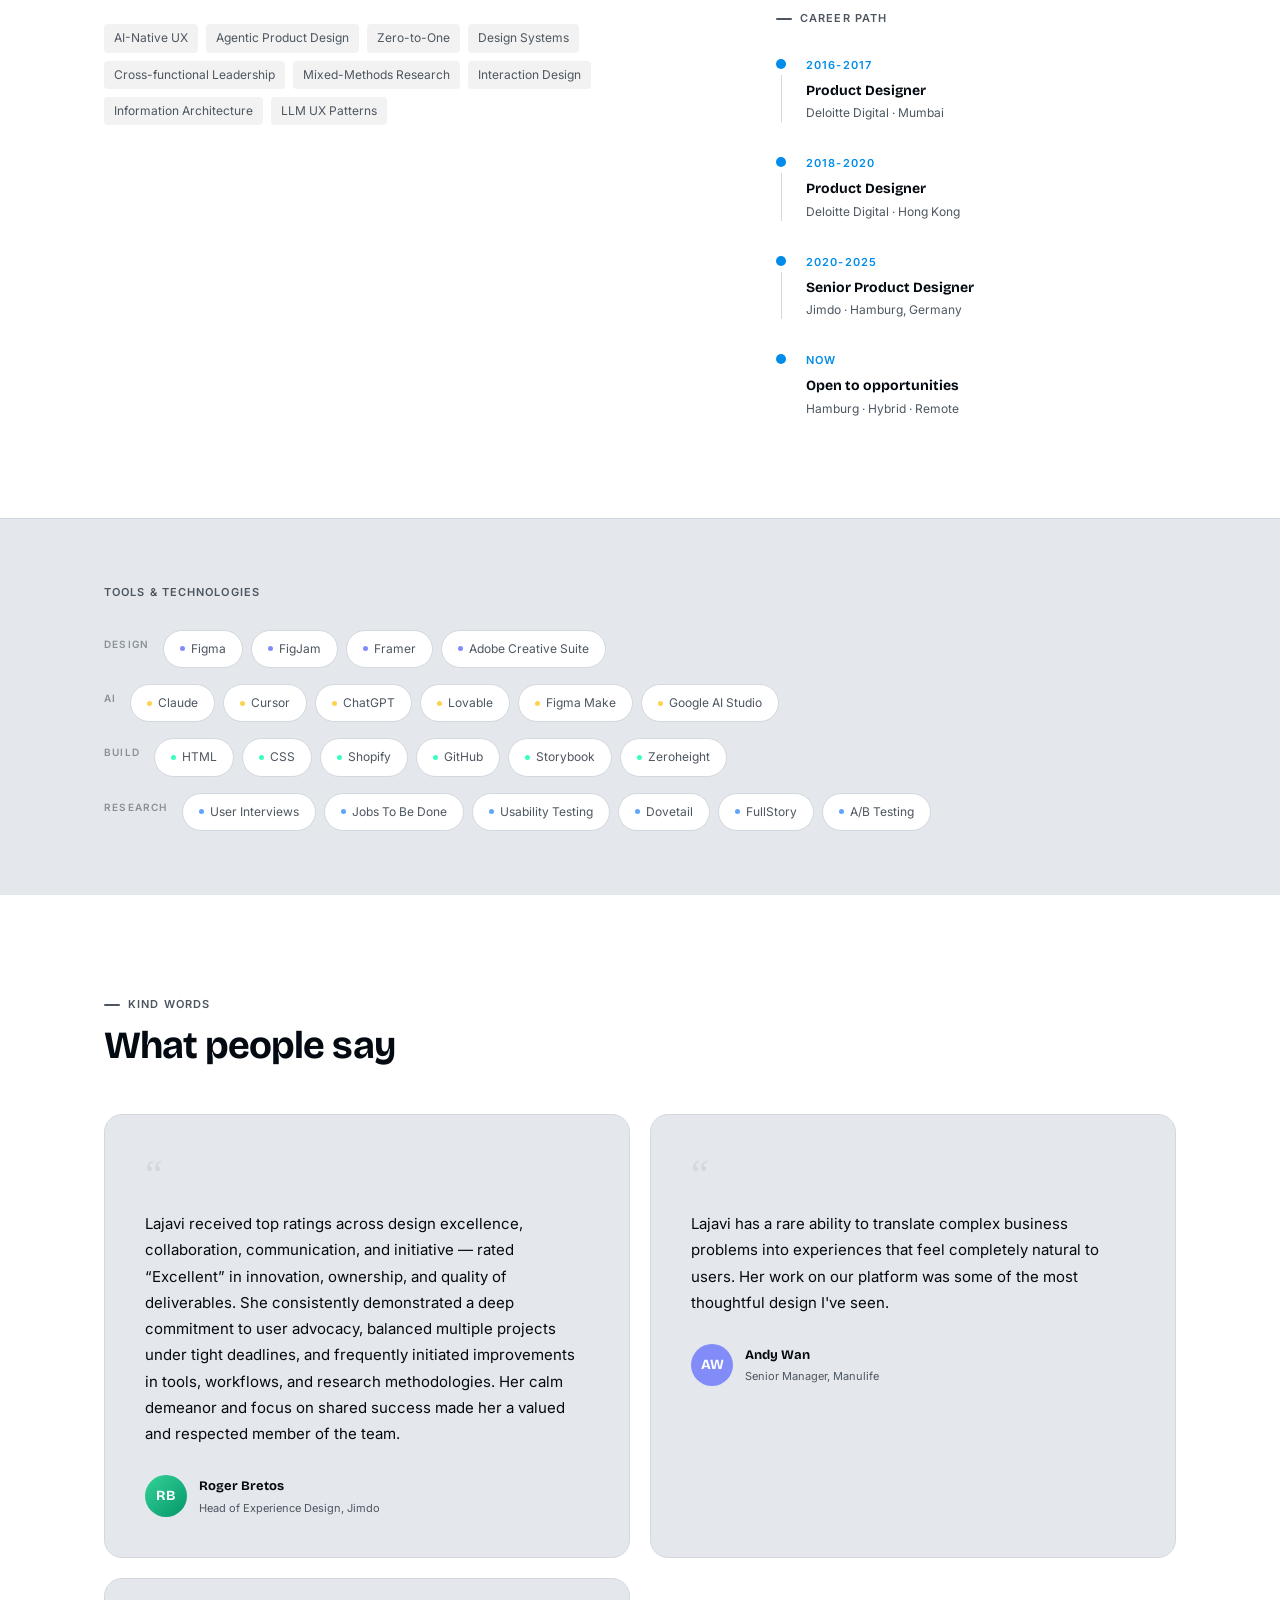
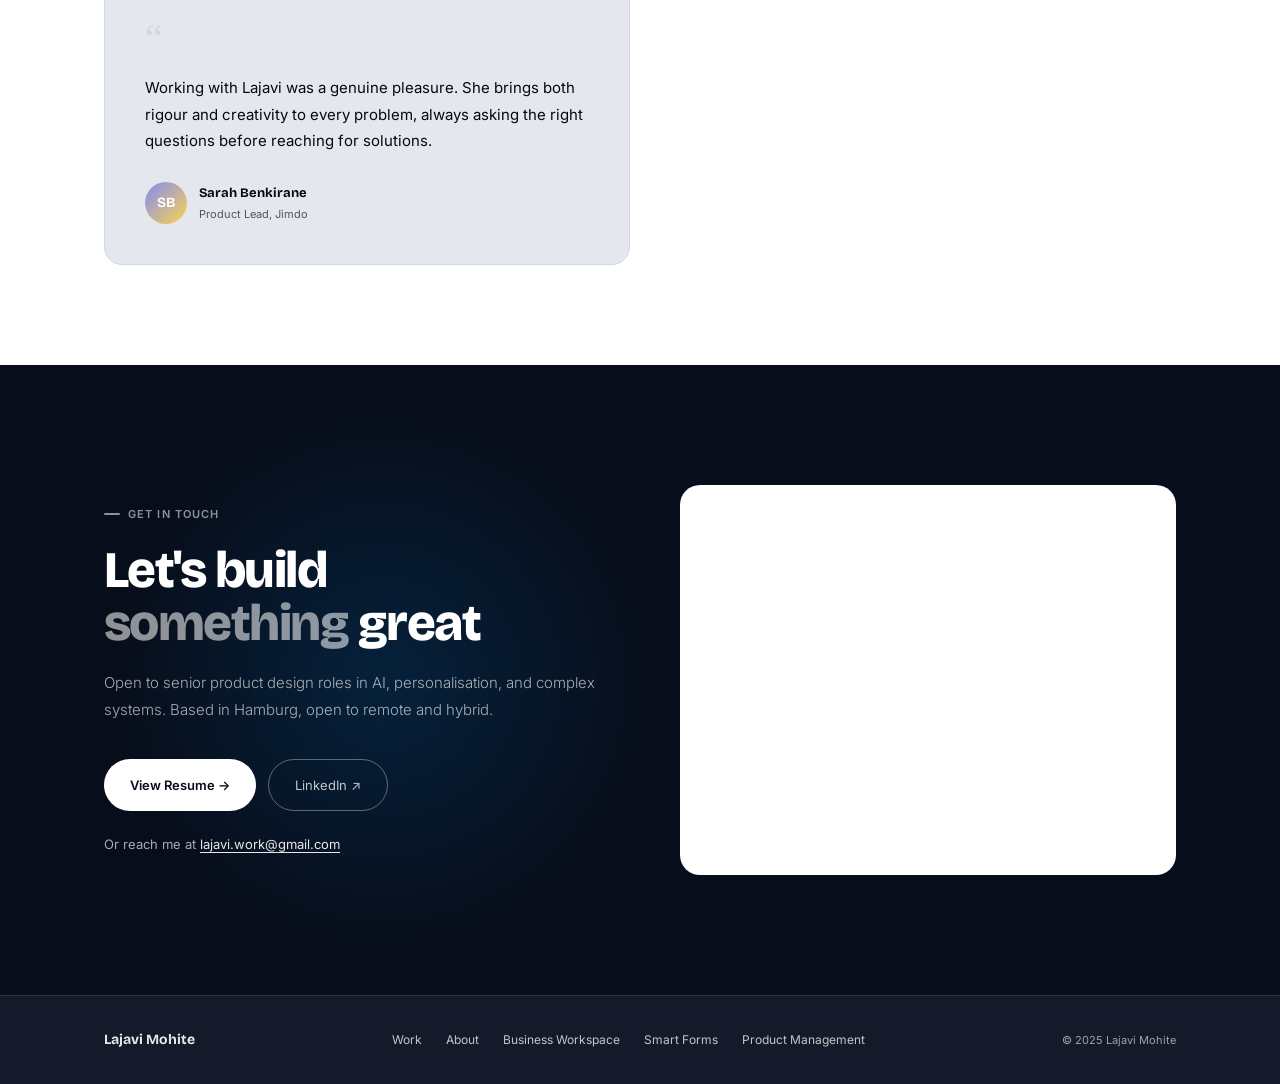
==== commit 2f7ccbd2: "Add animated hero video and refresh site theme/styling Introduces a looping hero video (Lajavi at he" ====
--- a/index.html
+++ b/index.html
@@ -6,7 +6,7 @@
   <title>Lajavi Mohite | Product Designer</title>
   <link rel="preconnect" href="https://fonts.googleapis.com">
   <link rel="preconnect" href="https://fonts.gstatic.com" crossorigin>
-  <link href="https://fonts.googleapis.com/css2?family=Poppins:wght@300;400;500;600&family=Playfair+Display:ital,wght@0,400;0,500;0,600;0,700;0,800;1,400;1,700&display=swap" rel="stylesheet">
+  <link href="https://fonts.googleapis.com/css2?family=Bricolage+Grotesque:opsz,wght@12..96,400..800&family=Inter:wght@400;500;600;700&display=swap" rel="stylesheet">
   <style>
     *, *::before, *::after { box-sizing: border-box; margin: 0; padding: 0; }
     :root {
@@ -52,8 +52,8 @@
 
     .hero-title {
       font-family: var(--syne);
-      font-size: clamp(48px, 7vw, 96px);
-      font-weight: 800;
+      font-size: clamp(56px, 7vw, 100px);
+      font-weight: 500;
       line-height: 0.95;
       letter-spacing: -0.04em;
       color: var(--text);
@@ -61,22 +61,30 @@
     }
     .hero-title .dim { color: rgba(0,0,0,0.18); }
 
-
-    .hero-footer {
+    .hero-grid {
       display: grid;
       grid-template-columns: 1fr auto;
-      gap: 64px;
-      align-items: start;
-    }
+      grid-template-areas:
+        "status visual"
+        "title  visual"
+        "footer visual";
+      column-gap: 24px;
+      align-items: center;
+    }
+    .hero-status { grid-area: status; }
+    .hero-title { grid-area: title; }
+    .hero-visual { grid-area: visual; align-self: center; justify-self: end; }
+    .hero-avatar { display: block; width: 100%; height: auto; aspect-ratio: 1080/720; object-fit: cover; object-position: center 52%; max-width: 460px; }
+
+    .hero-footer { grid-area: footer; }
     .hero-tagline {
       font-size: clamp(16px, 1.6vw, 19px);
-      font-weight: 700;
+      font-weight: 400;
       color: var(--text);
       line-height: 1.6;
       max-width: 480px;
     }
     .hero-tagline em { color: var(--text); font-style: normal; }
-    .hero-ctas { display: flex; gap: 12px; flex-direction: column; align-items: flex-end; }
 
     /* HERO SKILLS ROW */
     .hero-skills {
@@ -311,8 +319,16 @@
       .nav-links a:not(.nav-cta) { display: none; }
       .hero { padding: 120px 24px 80px; }
       .hero-skills { gap: 6px; }
-      .hero-footer { grid-template-columns: 1fr; gap: 28px; }
-      .hero-ctas { flex-direction: row; align-items: flex-start; }
+      .hero-grid {
+        grid-template-columns: 1fr;
+        grid-template-areas:
+          "visual"
+          "status"
+          "title"
+          "footer";
+      }
+      .hero-visual { margin: 0 0 24px; justify-self: start; }
+      .hero-avatar { max-width: 320px; }
       .work, .about, .testimonials, .cta-section, .tools { padding: 72px 24px; }
       .project-card { grid-template-columns: 1fr; min-height: auto; }
       .project-card.reverse { direction: ltr; }
@@ -326,6 +342,7 @@
       footer { padding: 24px; flex-direction: column; align-items: flex-start; }
     }
   </style>
+  <link rel="stylesheet" href="theme.css">
 </head>
 <body>
 
@@ -335,29 +352,43 @@
       <a href="#work">Work</a>
       <a href="#about">About</a>
       <a href="resume.html" id="nav-resume-link">Resume</a>
-      <a href="#contact" class="nav-cta">Let's Talk</a>
-    </div>
+    </div>
+    <div class="nav-right">
+      <a href="#contact" class="nav-cta">Say Hi 👋</a>
+    </div>
+    <button class="nav-hamburger" type="button" aria-label="Menu" aria-expanded="false">
+      <span></span><span></span><span></span>
+    </button>
   </nav>
 
   <!-- HERO -->
   <section class="hero">
-    <div class="hero-status fade-up">
-      <span class="status-dot"></span>
-      <span class="status-text">Germany-based, open to remote &amp; hybrid roles across Europe.</span>
-    </div>
-    <h1 class="hero-title fade-up">
-      Lajavi Mohite<br>
-      <span class="dim">Product Designer</span>
-    </h1>
-    <div class="hero-footer fade-up">
-      <div>
+    <div class="hero-grid">
+      <div class="hero-status fade-up">
+        <span class="status-dot"></span>
+        <span class="status-text">Germany-based, open to remote &amp; hybrid roles across Europe.</span>
+      </div>
+      <h1 class="hero-title fade-up">
+        Lajavi Mohite<br>
+        <span class="dim">Product Designer</span>
+      </h1>
+      <div class="hero-visual fade-up">
+        <video
+          class="hero-avatar"
+          src="video_herorow.mp4"
+          muted
+          loop
+          playsinline
+          preload="auto"
+          aria-label="Lajavi's avatar working at her desk, then looking up to wave hello"
+          width="1080"
+          height="1920"
+        ></video>
+      </div>
+      <div class="hero-footer fade-up">
         <p class="hero-tagline">
           I love making complex products <em>feel simple</em>, so people can focus on what really matters.
         </p>
-      </div>
-      <div class="hero-ctas">
-        <a href="#work" class="btn-dark">View work &darr;</a>
-        <a href="#contact" class="btn-outline">Let's talk</a>
       </div>
     </div>
   </section>
@@ -415,7 +446,7 @@
           </div>
           <div class="pc-bottom">
             <div class="pc-meta">Jimdo &middot; Shipped<br>Senior Product Designer</div>
-            <div class="pc-arrow" style="background:#14B8A6;">&nearr;</div>
+            <div class="pc-arrow">&nearr;</div>
           </div>
         </div>
         <div class="pc-visual teal-bg">
@@ -434,7 +465,7 @@
           </div>
           <div class="pc-bottom">
             <div class="pc-meta">Personal &middot; 2025<br>Design Systems</div>
-            <div class="pc-arrow" style="background:var(--emerald);">&nearr;</div>
+            <div class="pc-arrow">&nearr;</div>
           </div>
         </div>
         <div class="pc-visual" style="background:#080A0F; overflow:hidden; position:relative; min-height:280px;">
@@ -709,5 +740,15 @@
       });
     })();
   </script>
+  <script src="nav-scroll.js" defer></script>
+  <script>
+(function(){
+      var avatar = document.querySelector('.hero-avatar');
+      if (!avatar) return;
+      if (window.matchMedia('(prefers-reduced-motion: no-preference)').matches) {
+        avatar.play();
+      }
+    })();
+  </script>
 </body>
 </html>
--- a/theme.css
+++ b/theme.css
@@ -0,0 +1,402 @@
+/* ==========================================================================
+   Site-wide theme layer — Bricolage Grotesque / Inter, OKLCH "court blue"
+   system. Loaded AFTER each page's own inline <style> block so it wins the
+   cascade without needing to touch per-page markup. Every page already
+   shares the same custom-property names (--bg, --dark, --text, --poppins,
+   --syne, plus a page-specific accent var), so most of the reskin happens
+   simply by redefining those names here — see the alias block below.
+   ========================================================================== */
+
+:root {
+  --radius: 0.625rem;
+
+  /* signature accent */
+  --court: oklch(62% 0.18 245);
+  --court-deep: oklch(42% 0.14 248);
+  --court-glow: oklch(78% 0.14 235);
+  --gradient-hero: linear-gradient(to right bottom,
+    oklch(0.58 0.16 240) 0%, oklch(0.42 0.16 245) 50%, oklch(0.24 0.1 252) 100%);
+
+  /* base */
+  --ink: oklch(14% 0.02 250);
+  --cream: oklch(100% 0 0);
+  --background: var(--cream);
+  --foreground: var(--ink);
+  --card: oklch(100% 0 0);
+  --primary: var(--ink);
+  --primary-foreground: var(--cream);
+  --secondary: oklch(94% 0.008 250);
+  --muted: oklch(93% 0.008 250);
+  --muted-foreground: oklch(45% 0.02 250);
+  --accent: var(--court);
+  --accent-foreground: oklch(99% 0 0);
+  --border: oklch(88% 0.01 250);
+  --input: oklch(88% 0.01 250);
+  --ring: var(--court);
+
+  /* fixed dark-navy swatch used by intentionally-dark sections (hero,
+     footer, CTA) on every page — constant across light/dark mode, since
+     these sections are a design choice, not the reactive page background */
+  --dark: oklch(16% 0.03 265);
+  --dark-2: oklch(22% 0.03 265);
+
+  /* ---- legacy variable aliases: every page already references these
+     names throughout its CSS, so redefining them here reskins the whole
+     site without editing each page's rules individually ---- */
+  --bg: var(--muted);
+  --bg-2: var(--cream);
+  --text: var(--ink);
+  --text-muted: var(--muted-foreground);
+  --poppins: 'Inter', ui-sans-serif, system-ui, sans-serif;
+  --syne: 'Bricolage Grotesque', ui-sans-serif, system-ui, sans-serif;
+
+  --blue: var(--court);
+  --blue-light: color-mix(in srgb, var(--court) 12%, white);
+  --blue-mid: color-mix(in srgb, var(--court) 38%, white);
+  --violet: var(--court);
+  --emerald: var(--court);
+  --teal: var(--court);
+  --teal-light: color-mix(in srgb, var(--court) 12%, white);
+  --teal-mid: color-mix(in srgb, var(--court) 38%, white);
+  --accent-bright: var(--court);
+  --accent-light: color-mix(in srgb, var(--court) 12%, white);
+  --accent-mid: color-mix(in srgb, var(--court) 38%, white);
+  --accent-glow: color-mix(in srgb, var(--court) 22%, transparent);
+}
+
+@media (prefers-color-scheme: dark) {
+  :root {
+    --ink: oklch(96% 0.01 250);
+    --cream: oklch(16% 0.02 260);
+    --background: var(--cream);
+    --foreground: var(--ink);
+    --card: oklch(20% 0.02 260);
+    --primary: var(--ink);
+    --primary-foreground: oklch(16% 0.02 260);
+    --secondary: oklch(25% 0.02 260);
+    --muted: oklch(25% 0.02 260);
+    --muted-foreground: oklch(68% 0.02 255);
+    --border: oklch(32% 0.02 260);
+    --input: oklch(32% 0.02 260);
+    --accent-foreground: oklch(12% 0 0);
+
+    --bg: var(--muted);
+    --bg-2: var(--cream);
+    --text: var(--ink);
+    --text-muted: var(--muted-foreground);
+
+    --blue-light: color-mix(in srgb, var(--court) 22%, var(--cream));
+    --blue-mid: color-mix(in srgb, var(--court) 48%, var(--cream));
+    --teal-light: color-mix(in srgb, var(--court) 22%, var(--cream));
+    --teal-mid: color-mix(in srgb, var(--court) 48%, var(--cream));
+    --accent-light: color-mix(in srgb, var(--court) 22%, var(--cream));
+    --accent-mid: color-mix(in srgb, var(--court) 48%, var(--cream));
+  }
+
+  body { background: var(--cream); }
+}
+
+/* ==========================================================================
+   Typography refinements
+   ========================================================================== */
+
+body { font-weight: 400; }
+
+/* the ghost/outline transparent-stroke third line reads as thin and
+   unfinished — render it as plain solid bold heading text like the rest
+   of the heading instead */
+.hero-title .outline { -webkit-text-stroke: 0; color: #fff; }
+.cta-title span { color: color-mix(in srgb, white 55%, transparent); }
+
+/* ==========================================================================
+   Homepage hero — plain flat blue (matches the project-page hero
+   treatment), scoped to index.html's hero specifically via
+   :has(.hero-tagline), since .hero/.hero-title are shared class names
+   across every page. Flat colour, not a gradient, so contrast is
+   guaranteed everywhere without needing a scrim.
+   ========================================================================== */
+
+.hero:has(.hero-tagline) {
+  /* matched to the hero video's own baked-in background (not --court-deep)
+     so the video's edge disappears instead of showing as a seam — sampled
+     directly from the live video with the browser DevTools eyedropper,
+     since headless/software video decode renders slightly differently */
+  background: #02589f;
+  position: relative;
+  max-width: none;
+  width: 100%;
+}
+.hero:has(.hero-tagline) > * {
+  max-width: 1200px;
+  margin-left: auto;
+  margin-right: auto;
+}
+.hero:has(.hero-tagline) .status-text { color: oklch(100% 0 0 / 0.85); }
+.hero:has(.hero-tagline) .status-dot {
+  background: var(--court-glow);
+  box-shadow: 0 0 8px oklch(78% 0.14 235 / 0.6);
+}
+.hero:has(.hero-tagline) .hero-title { color: #fff; }
+.hero:has(.hero-tagline) .hero-title .dim { color: oklch(100% 0 0 / 0.6); }
+.hero:has(.hero-tagline) .hero-tagline,
+.hero:has(.hero-tagline) .hero-tagline em { color: #fff; }
+
+/* ==========================================================================
+   Nav — three zones (logo / centered links / right-aligned CTA), full-width
+   header by default, merges into a floating pill once scrolled
+   (nav-scroll.js toggles .is-scrolled). Below 900px it collapses to a
+   hamburger menu that drops the links + CTA down as a panel
+   (nav-scroll.js also toggles .menu-open).
+   ========================================================================== */
+
+nav:not(.section-nav) {
+  position: fixed;
+  top: 0;
+  left: 0;
+  right: 0;
+  width: 100%;
+  max-width: none;
+  transform: none;
+  display: grid;
+  grid-template-columns: 1fr auto 1fr;
+  align-items: center;
+  gap: 16px;
+  padding: 20px 32px;
+  background: color-mix(in srgb, var(--card) 88%, transparent);
+  backdrop-filter: blur(18px) saturate(160%);
+  -webkit-backdrop-filter: blur(18px) saturate(160%);
+  border: none;
+  border-bottom: 1px solid transparent;
+  border-radius: 0;
+  box-shadow: none;
+  z-index: 100;
+  transition: top 0.25s ease, width 0.25s ease, padding 0.25s ease,
+    border-radius 0.25s ease, box-shadow 0.25s ease, background 0.25s ease,
+    border-color 0.25s ease;
+}
+nav:not(.section-nav).is-scrolled {
+  top: 16px;
+  left: 50%;
+  right: auto;
+  transform: translateX(-50%);
+  width: calc(100% - 40px);
+  max-width: 880px;
+  padding: 10px 14px;
+  background: color-mix(in srgb, var(--card) 72%, transparent);
+  border: 1px solid var(--border);
+  border-bottom: 1px solid var(--border);
+  border-radius: 999px;
+  box-shadow: 0 10px 30px color-mix(in srgb, var(--ink) 10%, transparent);
+}
+nav:not(.section-nav) .nav-logo { grid-column: 1; justify-self: start; }
+nav:not(.section-nav) .nav-links {
+  grid-column: 2;
+  justify-self: center;
+  display: flex;
+  gap: 2px;
+  align-items: center;
+}
+nav:not(.section-nav) .nav-right {
+  grid-column: 3;
+  justify-self: end;
+  display: flex;
+  align-items: center;
+}
+nav:not(.section-nav) .nav-links a {
+  padding: 8px 16px;
+  border-radius: 999px;
+  transition: background 0.2s, color 0.2s;
+}
+nav:not(.section-nav) .nav-links a:hover { background: var(--secondary); color: var(--foreground); }
+nav:not(.section-nav) .nav-links a.active {
+  background: var(--card);
+  color: var(--foreground);
+  box-shadow: 0 2px 8px color-mix(in srgb, var(--ink) 8%, transparent);
+}
+/* "Say Hi" — outlined button, not a filled primary pill */
+nav:not(.section-nav) .nav-right a.nav-cta {
+  padding: 8px 20px;
+  border-radius: 999px;
+  border: 1px solid var(--border);
+  color: var(--foreground);
+  font-weight: 500;
+  font-size: 13px;
+  text-decoration: none;
+  transition: background 0.2s, border-color 0.2s;
+}
+nav:not(.section-nav) .nav-right a.nav-cta:hover {
+  background: var(--secondary);
+  border-color: var(--ring);
+}
+/* contact.html points its own "Say Hi" at itself — shown as the current page */
+nav:not(.section-nav) .nav-right a.nav-cta.active {
+  background: var(--secondary);
+  border-color: var(--ring);
+  color: var(--court-deep);
+}
+
+/* Hamburger — hidden on desktop, only shown below the mobile breakpoint */
+nav:not(.section-nav) .nav-hamburger {
+  display: none;
+  grid-column: 3;
+  justify-self: end;
+  width: 36px;
+  height: 36px;
+  padding: 0;
+  border: none;
+  background: transparent;
+  cursor: pointer;
+  flex-direction: column;
+  align-items: center;
+  justify-content: center;
+  gap: 5px;
+}
+nav:not(.section-nav) .nav-hamburger span {
+  display: block;
+  width: 20px;
+  height: 2px;
+  border-radius: 2px;
+  background: var(--foreground);
+  transition: transform 0.25s ease, opacity 0.25s ease;
+}
+nav:not(.section-nav).menu-open .nav-hamburger span:nth-child(1) { transform: translateY(7px) rotate(45deg); }
+nav:not(.section-nav).menu-open .nav-hamburger span:nth-child(2) { opacity: 0; }
+nav:not(.section-nav).menu-open .nav-hamburger span:nth-child(3) { transform: translateY(-7px) rotate(-45deg); }
+
+@media (max-width: 900px) {
+  nav:not(.section-nav) { grid-template-columns: auto 1fr; padding: 16px 20px; }
+  nav:not(.section-nav).is-scrolled { top: 12px; width: calc(100% - 24px); padding: 10px 16px; }
+
+  nav:not(.section-nav) .nav-hamburger { display: flex; }
+  nav:not(.section-nav) .nav-links,
+  nav:not(.section-nav) .nav-right {
+    display: none;
+  }
+  /* dropdown panel, revealed by nav-scroll.js toggling .menu-open on <nav>.
+     Grid-row placement (not position:absolute) so the two panels stack in
+     flow instead of overlapping each other — the nav itself is
+     position:fixed, so it simply grows taller and floats over the page
+     content below rather than pushing it down. */
+  nav:not(.section-nav).menu-open { grid-template-rows: auto auto auto; row-gap: 0; }
+  nav:not(.section-nav).menu-open .nav-logo { grid-row: 1; }
+  nav:not(.section-nav).menu-open .nav-hamburger { grid-row: 1; }
+  nav:not(.section-nav).menu-open .nav-links,
+  nav:not(.section-nav).menu-open .nav-right {
+    display: flex;
+    flex-direction: column;
+    align-items: stretch;
+    grid-column: 1 / -1;
+    justify-self: stretch;
+    background: var(--card);
+    padding: 8px 20px;
+  }
+  nav:not(.section-nav).menu-open .nav-links { grid-row: 2; border-top: 1px solid var(--border); padding-top: 16px; }
+  nav:not(.section-nav).menu-open .nav-right { grid-row: 3; padding-bottom: 16px; }
+  /* each page's own pre-existing CSS hides individual .nav-links anchors
+     at this breakpoint (leftover from the old CTA-only-visible pattern) —
+     override it so every link in the open dropdown actually shows */
+  nav:not(.section-nav) .nav-links a { display: inline-flex; }
+  nav:not(.section-nav).menu-open .nav-links a { padding: 12px 8px; text-align: left; border-radius: var(--radius); }
+  nav:not(.section-nav).menu-open .nav-right a.nav-cta { justify-content: center; margin-top: 4px; }
+  nav:not(.section-nav).menu-open .nav-right {
+    border-bottom-left-radius: 20px;
+    border-bottom-right-radius: 20px;
+    box-shadow: 0 16px 32px color-mix(in srgb, var(--ink) 12%, transparent);
+  }
+  nav:not(.section-nav).is-scrolled.menu-open { border-radius: 24px 24px 0 0; }
+}
+
+/* section-nav scrollspy sidebar — removed sitewide on the 4 project detail
+   pages (business-workspace, smart-forms, product-management, apex). Each
+   of those pages padded its content left at wide viewports to leave room
+   for this fixed sidebar (180-240px, vs. their normal 64px gutter) — with
+   the sidebar gone, that compensation is undone here too so content goes
+   back to being evenly centered. */
+.section-nav { display: none !important; }
+@media (min-width: 1321px) {
+  .hero, .mobile-strip, .video-section, .stats-bar,
+  section:not(.work):not(.about):not(.tools):not(.testimonials):not(.cta-section),
+  .gallery-section, .cps {
+    padding-left: 64px !important;
+  }
+}
+
+/* closing CTA section on the 4 project pages had 160px top/bottom padding
+   — too much empty space, tightened without touching its copy or layout */
+.closing { padding: 100px 64px !important; }
+@media (max-width: 900px) {
+  .closing { padding: 64px 24px !important; }
+}
+
+/* project-page heroes: no decorative glow blobs behind the heading — flat/
+   gradient colour only. Covers apex-ds-portfolio.html directly (it isn't
+   on case-study.css) and backstops the 3 case-study pages too. */
+.hero-glow, .hero-glow-2, .hero-glow2 { display: none; }
+
+/* ==========================================================================
+   Buttons — already pill-shaped; make sure the pill radius is fully rounded
+   and colors ride the token cascade
+   ========================================================================== */
+
+.btn-dark, .btn-white, .btn-outline, .btn-ghost, .btn-prim, .btn-sec, .form-submit {
+  border-radius: 999px;
+}
+/* .btn-white/.form-submit sit on fixed-white cards inside permanently-dark
+   sections — left on their original var(--dark)/#fff pairing so they don't
+   invert into low-contrast pairs when the OS is in dark mode. .btn-dark
+   (the homepage hero's "View work" button) now sits on the same kind of
+   fixed-colour hero, so it gets the same fixed white/ink treatment instead
+   of the reactive --primary tokens. */
+.btn-dark { background: #fff; color: var(--ink); }
+
+/* ==========================================================================
+   Project cards — unified single-accent (court blue) media + tag treatment
+   ========================================================================== */
+
+.pc-content.blue-tint,
+.pc-content.violet-tint,
+.pc-content.teal-tint,
+.pc-content.green-tint {
+  background: color-mix(in srgb, var(--court) 6%, var(--cream));
+}
+.pc-tag.blue, .pc-tag.violet, .pc-tag.teal, .pc-tag.green {
+  color: var(--court-deep);
+  background: var(--cream);
+  border: 1px solid var(--border);
+}
+.pc-visual.blue-bg, .pc-visual.violet-bg, .pc-visual.teal-bg, .pc-visual.green-bg {
+  background: linear-gradient(145deg, var(--cream), var(--muted));
+}
+.pc-arrow { background: var(--primary); color: var(--primary-foreground); }
+
+.about-photo-bg {
+  background: linear-gradient(135deg, var(--court) 0%, var(--court-deep) 60%, var(--ink) 100%);
+}
+.about-photo-bg::before {
+  background: radial-gradient(ellipse at 30% 20%, color-mix(in srgb, var(--court) 50%, transparent) 0%, transparent 60%),
+              radial-gradient(ellipse at 80% 80%, color-mix(in srgb, var(--court-glow) 35%, transparent) 0%, transparent 55%);
+}
+.about-photo-inner { background: linear-gradient(160deg, var(--dark-2) 0%, var(--dark) 100%); }
+
+.status-dot, .avail-dot { background: var(--court); box-shadow: 0 0 8px color-mix(in srgb, var(--court) 55%, transparent); }
+.hero-chip.ai {
+  border-color: color-mix(in srgb, var(--court) 45%, transparent);
+  background: color-mix(in srgb, var(--court) 6%, transparent);
+}
+.cta-glow { background: radial-gradient(circle, color-mix(in srgb, var(--court) 16%, transparent) 0%, transparent 65%); }
+
+/* ==========================================================================
+   Eyebrow labels — tighten tracking toward the 0.08–0.12em spec range
+   ========================================================================== */
+
+.section-label, .about-label, .journey-title, .tools-label,
+.cta-label, .page-label { letter-spacing: 0.1em; }
+
+/* ==========================================================================
+   Focus ring — use the shared court accent everywhere
+   ========================================================================== */
+
+a:focus-visible, button:focus-visible, input:focus-visible, textarea:focus-visible {
+  outline: 2px solid var(--ring);
+  outline-offset: 3px;
+}
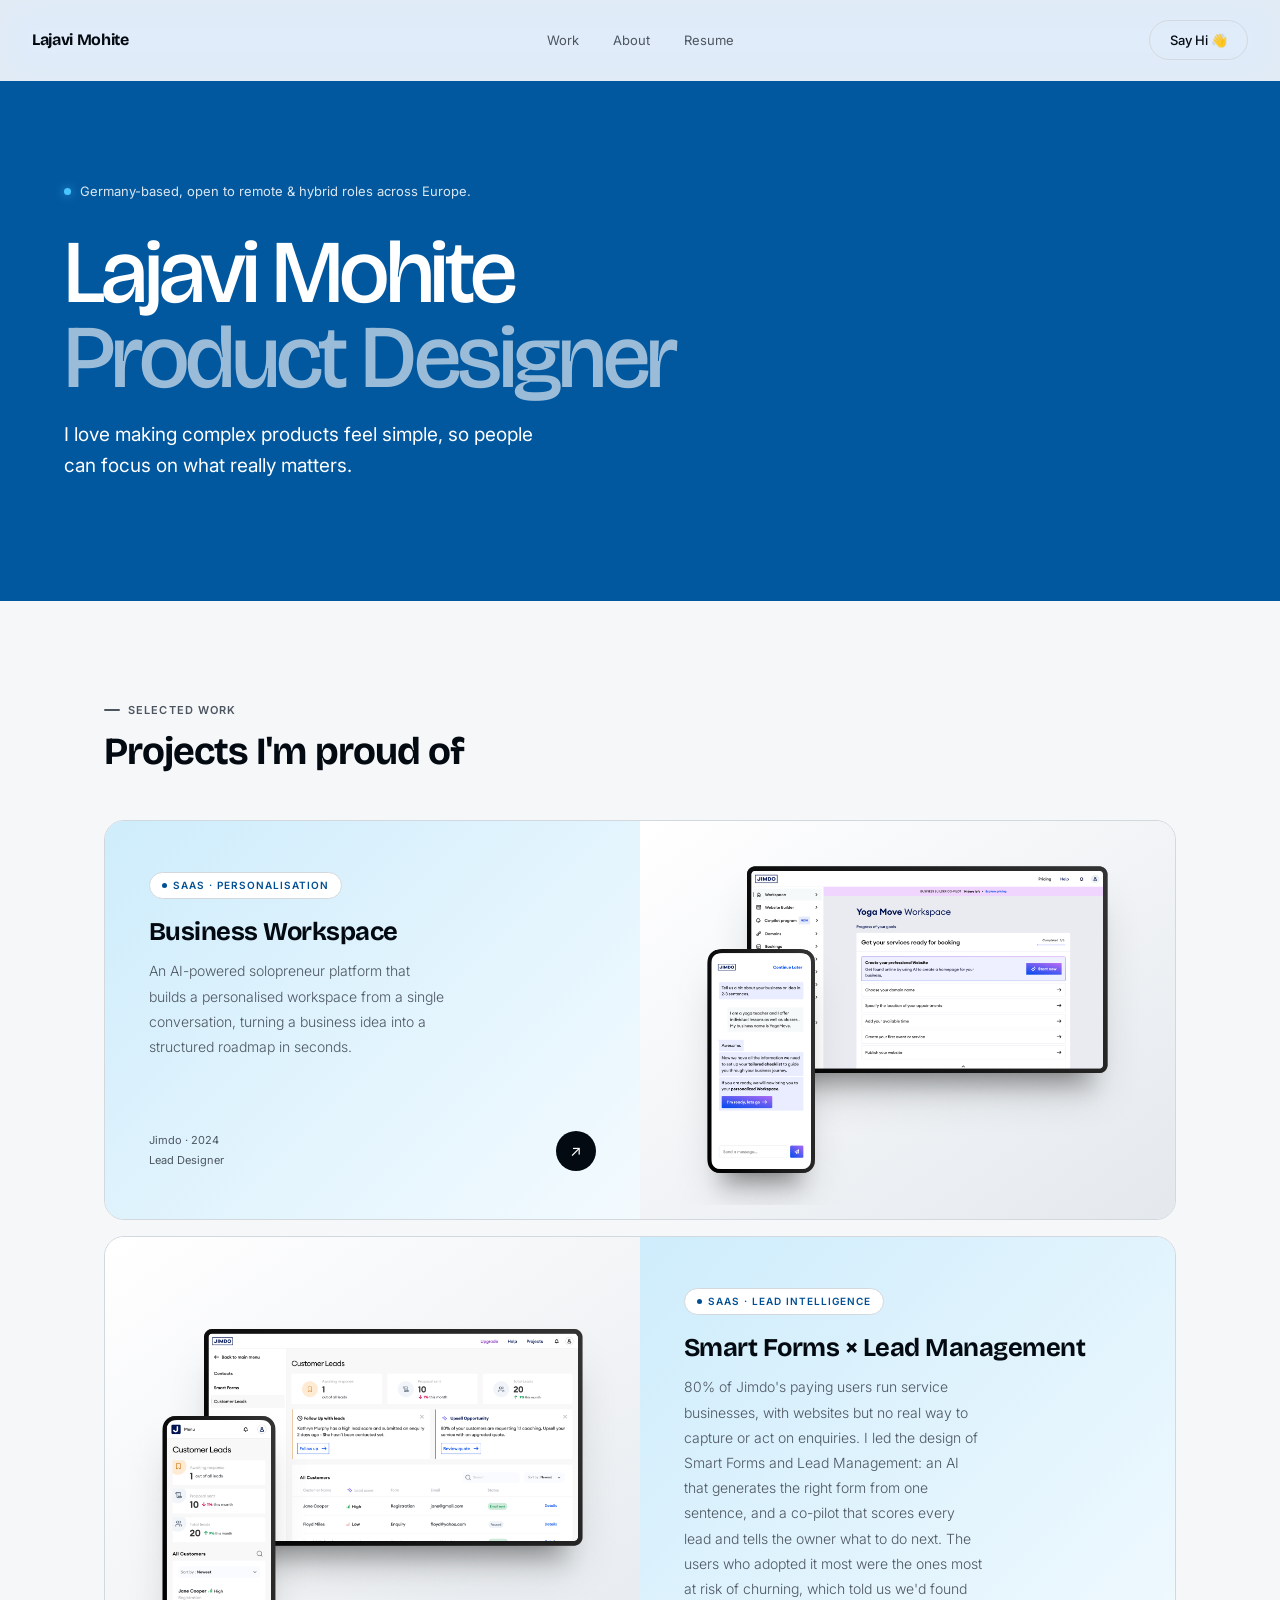
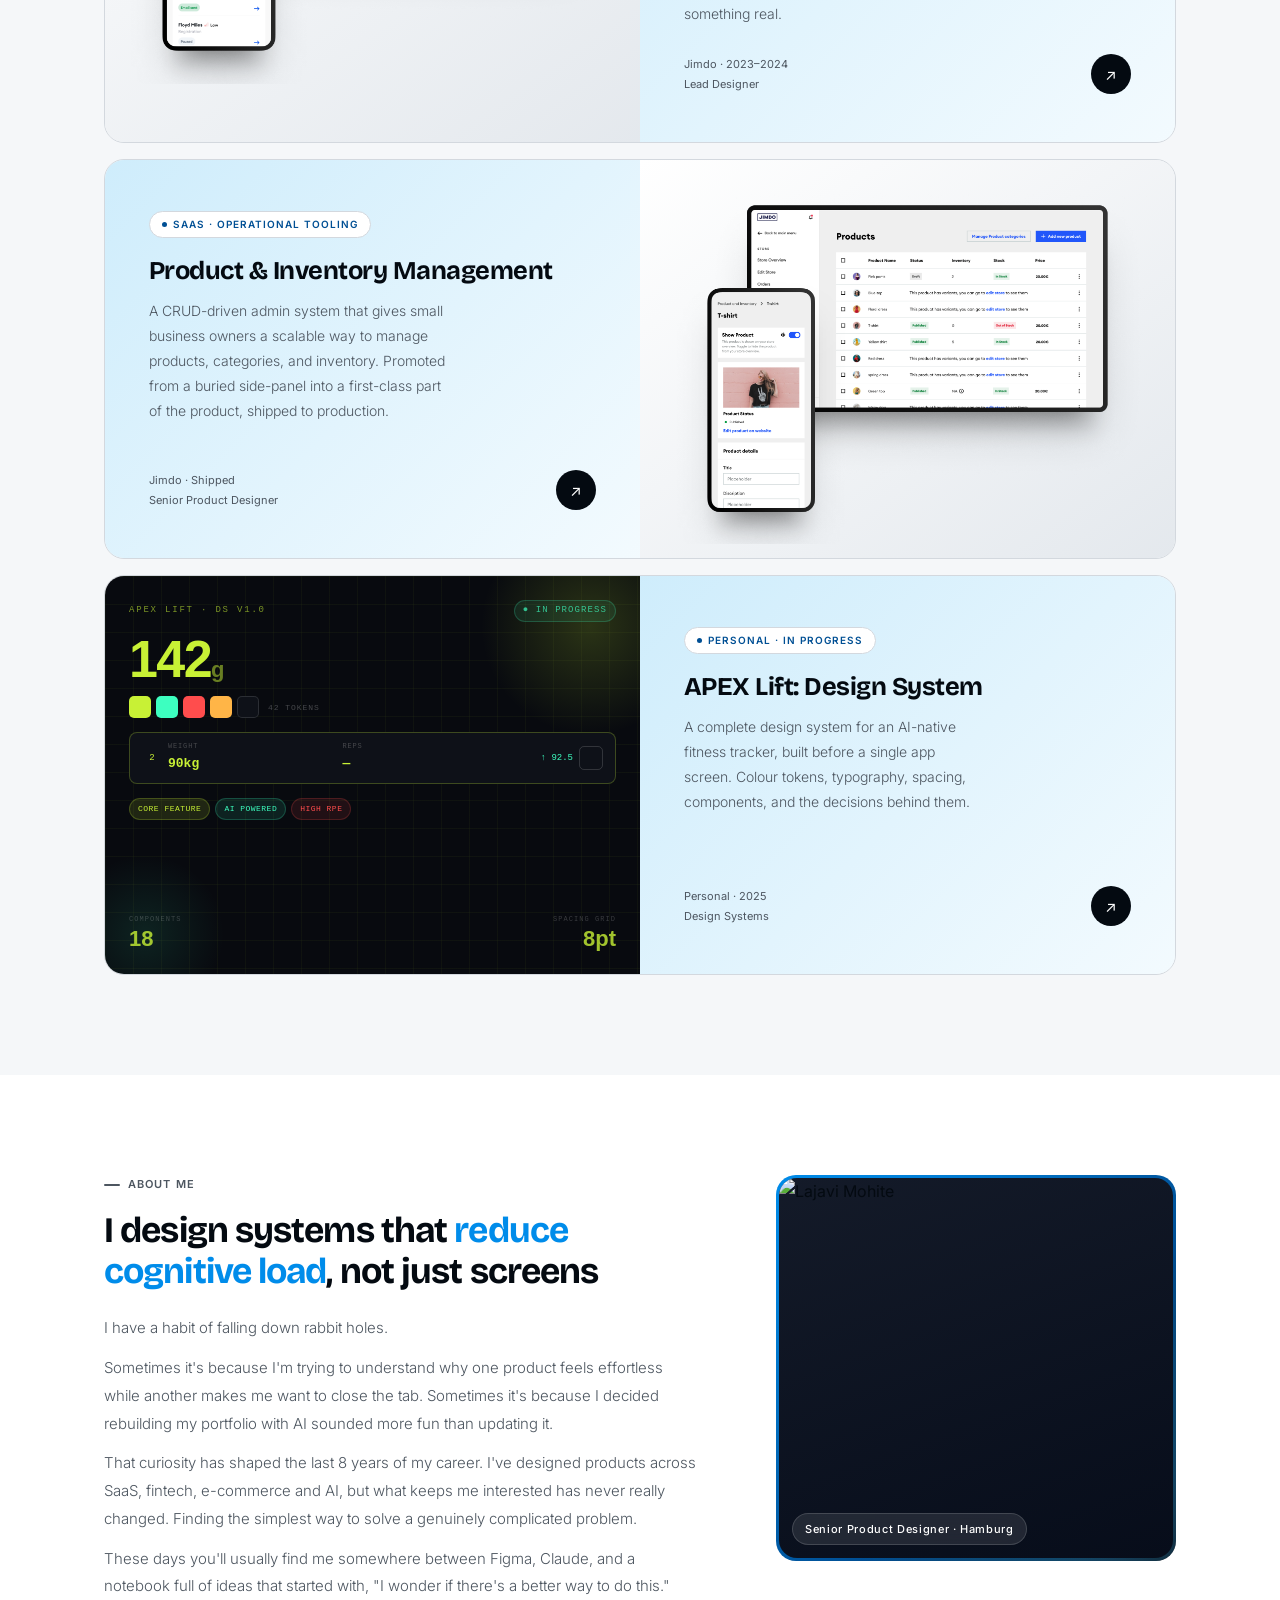
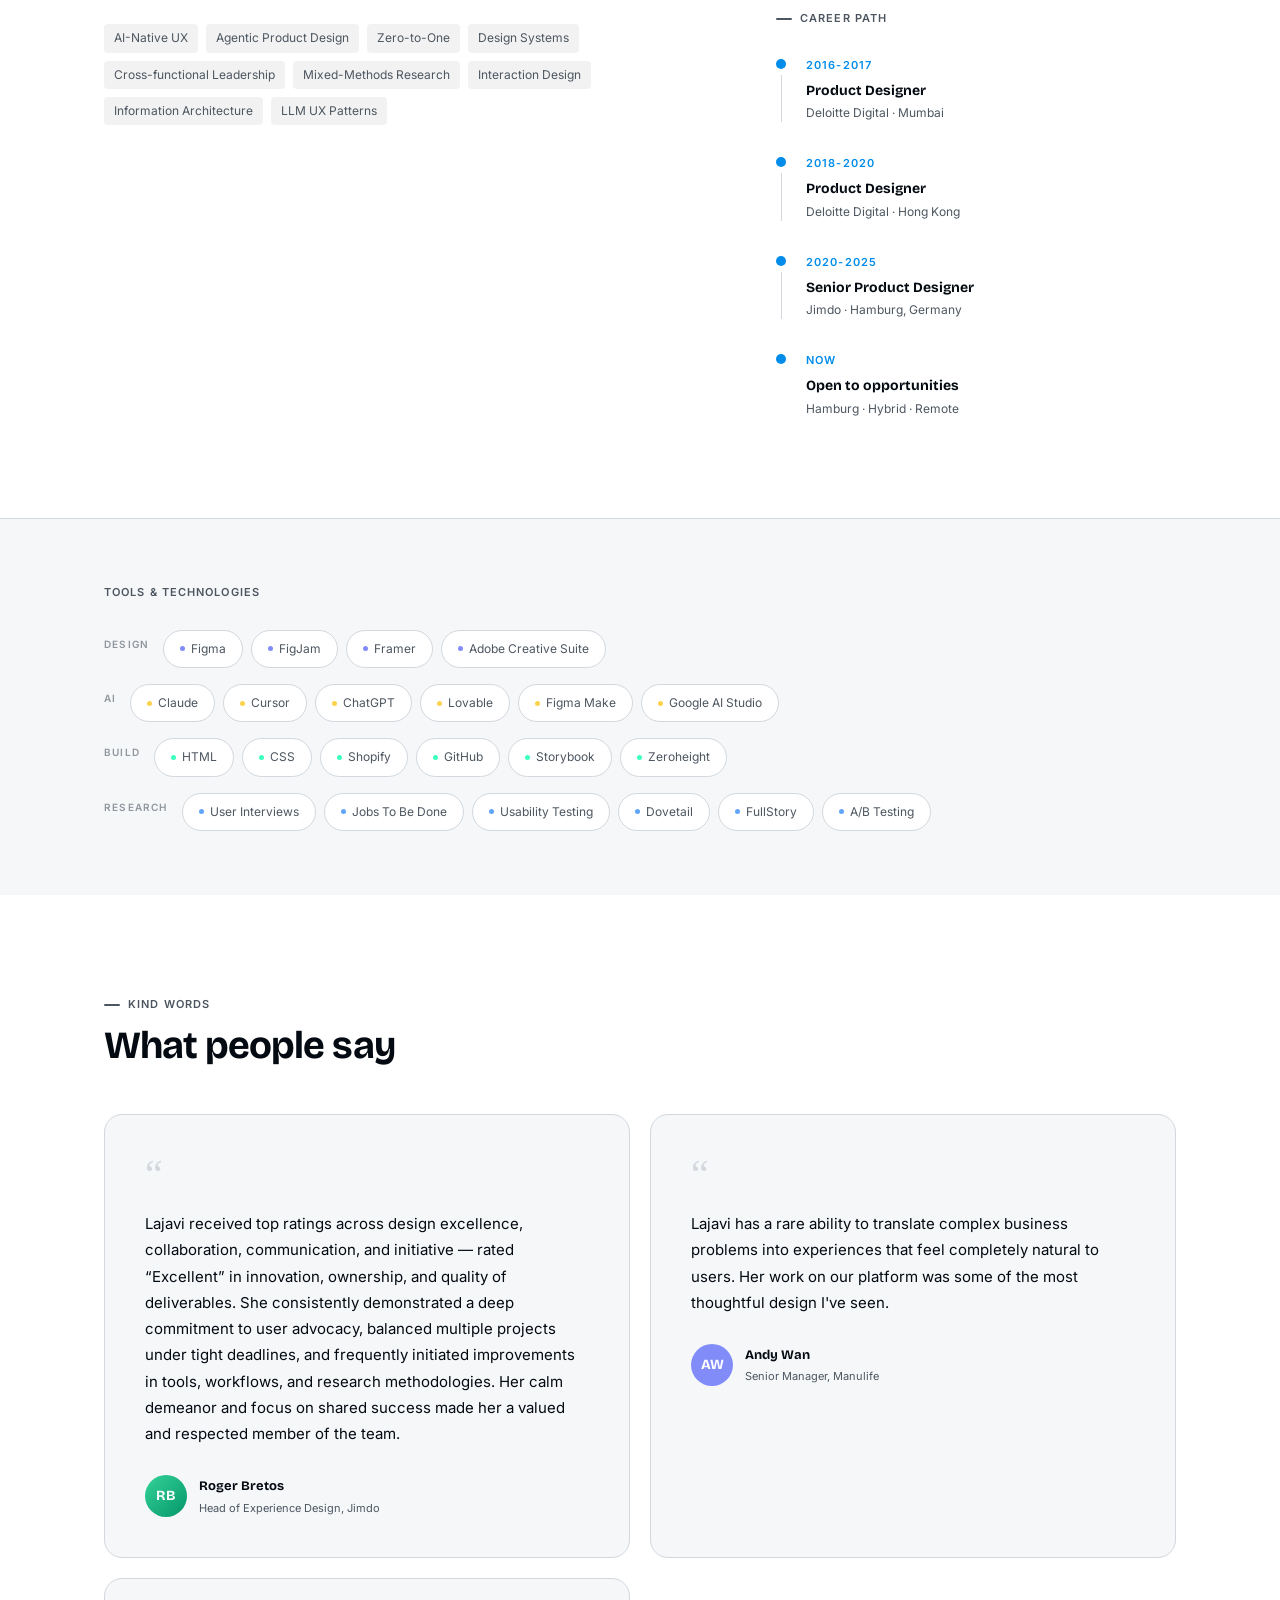
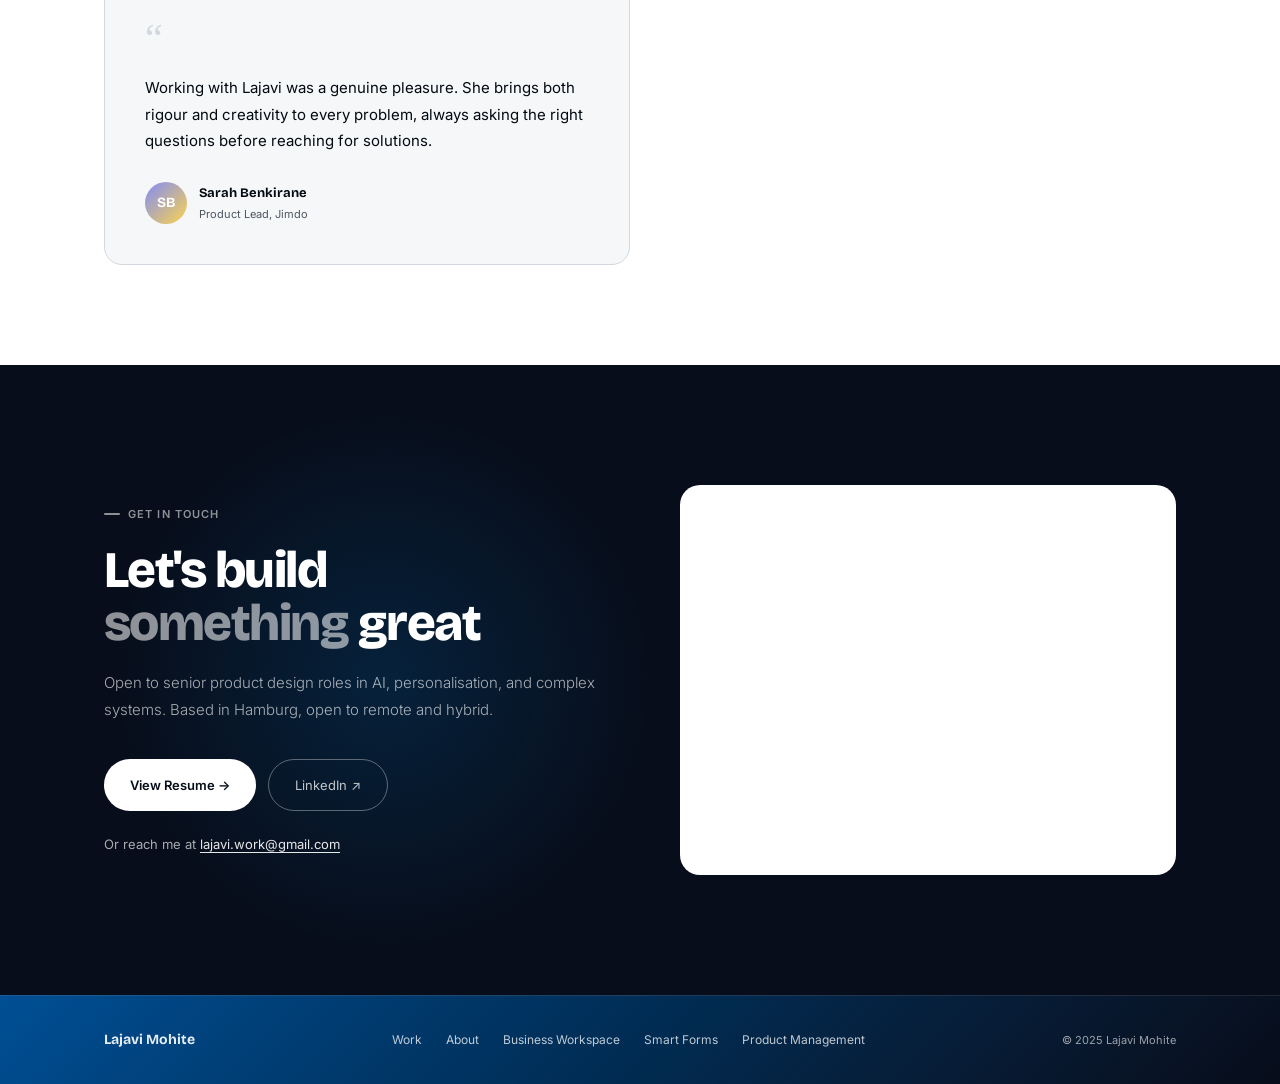
==== commit ef1f8993: "Fix homepage/case-study contrast and theme consistency - Footer and contact "Send Message" button no" ====
--- a/index.html
+++ b/index.html
@@ -456,7 +456,7 @@
         </div>
       </a>
 
-      <a class="project-card fade-up" href="apex-ds-portfolio.html" style="cursor:pointer;">
+      <a class="project-card reverse fade-up" href="apex-ds-portfolio.html" style="cursor:pointer;">
         <div class="pc-content green-tint">
           <div>
             <div class="pc-tag green">Personal &middot; In Progress</div>
--- a/theme.css
+++ b/theme.css
@@ -40,6 +40,11 @@
   --dark: oklch(16% 0.03 265);
   --dark-2: oklch(22% 0.03 265);
 
+  /* very light neutral panel — homepage sections (tools, kind-words cards,
+     work-section backdrop) that need to sit a shade off the page background
+     without reading as the heavier --muted grey used for form fields etc */
+  --panel: oklch(97.5% 0.004 250);
+
   /* ---- legacy variable aliases: every page already references these
      names throughout its CSS, so redefining them here reskins the whole
      site without editing each page's rules individually ---- */
@@ -91,6 +96,8 @@
     --teal-mid: color-mix(in srgb, var(--court) 48%, var(--cream));
     --accent-light: color-mix(in srgb, var(--court) 22%, var(--cream));
     --accent-mid: color-mix(in srgb, var(--court) 48%, var(--cream));
+
+    --panel: oklch(23% 0.015 260);
   }
 
   body { background: var(--cream); }
@@ -350,6 +357,22 @@
 .btn-dark { background: #fff; color: var(--ink); }
 
 /* ==========================================================================
+   Footer — was a flat, desaturated navy (--dark-2) that read as off-brand
+   next to the vivid court-blue hero/CTA elsewhere on the page. Same fixed
+   dark family, but graded toward --court-deep so it ties back into the
+   site's actual blue accent instead of sitting apart from it.
+   ========================================================================== */
+
+footer { background: linear-gradient(135deg, var(--court-deep) 0%, var(--dark) 100%); }
+
+/* contact.html's "Send Message" button had the same flat, off-brand navy
+   (--dark) as the footer used to — same gradient fix so it reads as the
+   site's blue rather than an unrelated near-black. */
+.btn-submit, .form-submit {
+  background: linear-gradient(135deg, var(--court-deep) 0%, var(--dark) 100%);
+}
+
+/* ==========================================================================
    Project cards — unified single-accent (court blue) media + tag treatment
    ========================================================================== */
 
@@ -357,7 +380,16 @@
 .pc-content.violet-tint,
 .pc-content.teal-tint,
 .pc-content.green-tint {
-  background: color-mix(in srgb, var(--court) 6%, var(--cream));
+  background: linear-gradient(135deg,
+    color-mix(in srgb, var(--court) 16%, var(--cream)) 0%,
+    color-mix(in srgb, var(--court) 4%, var(--cream)) 100%);
+}
+
+/* homepage-only: "Projects I'm proud of" backdrop, tools/technologies strip,
+   and testimonial cards all sit a shade off the page background — unified
+   on one very light grey instead of the heavier --muted tone */
+.work, .tools, .testi-card {
+  background: var(--panel);
 }
 .pc-tag.blue, .pc-tag.violet, .pc-tag.teal, .pc-tag.green {
   color: var(--court-deep);
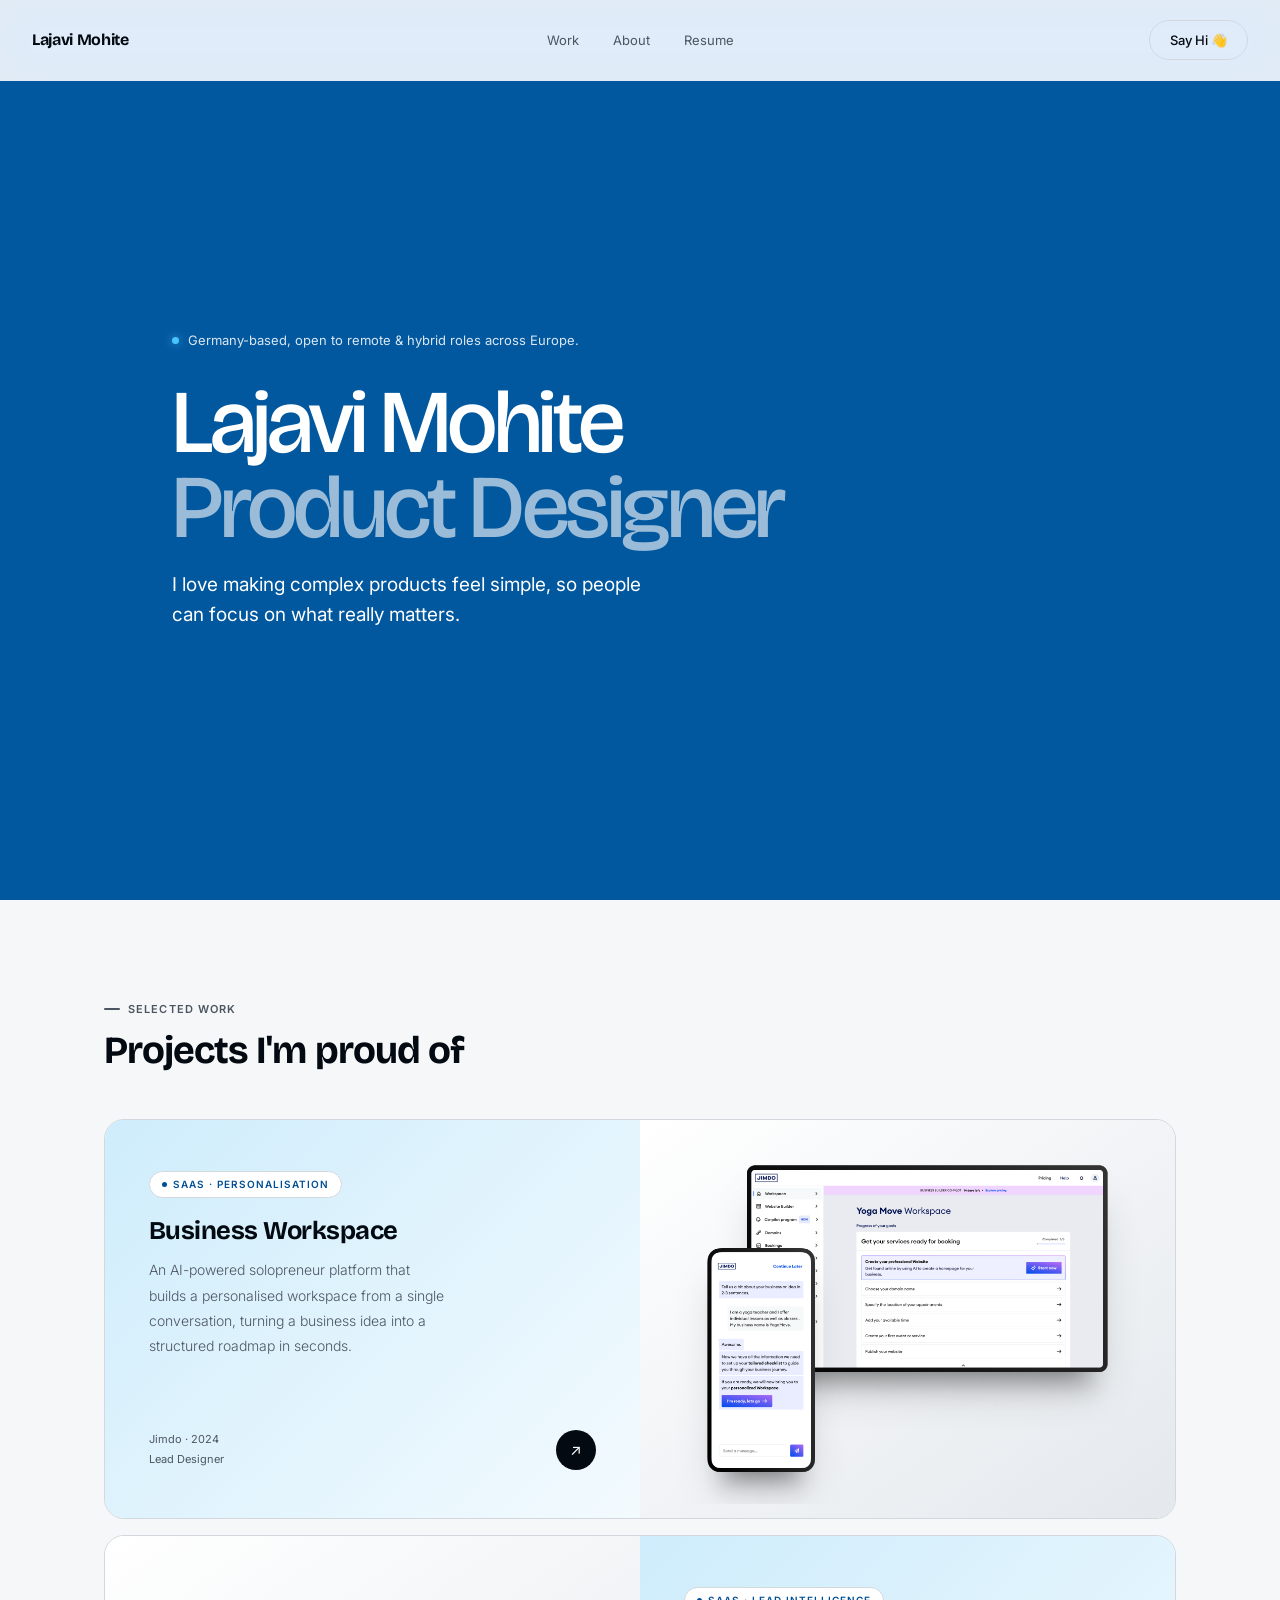
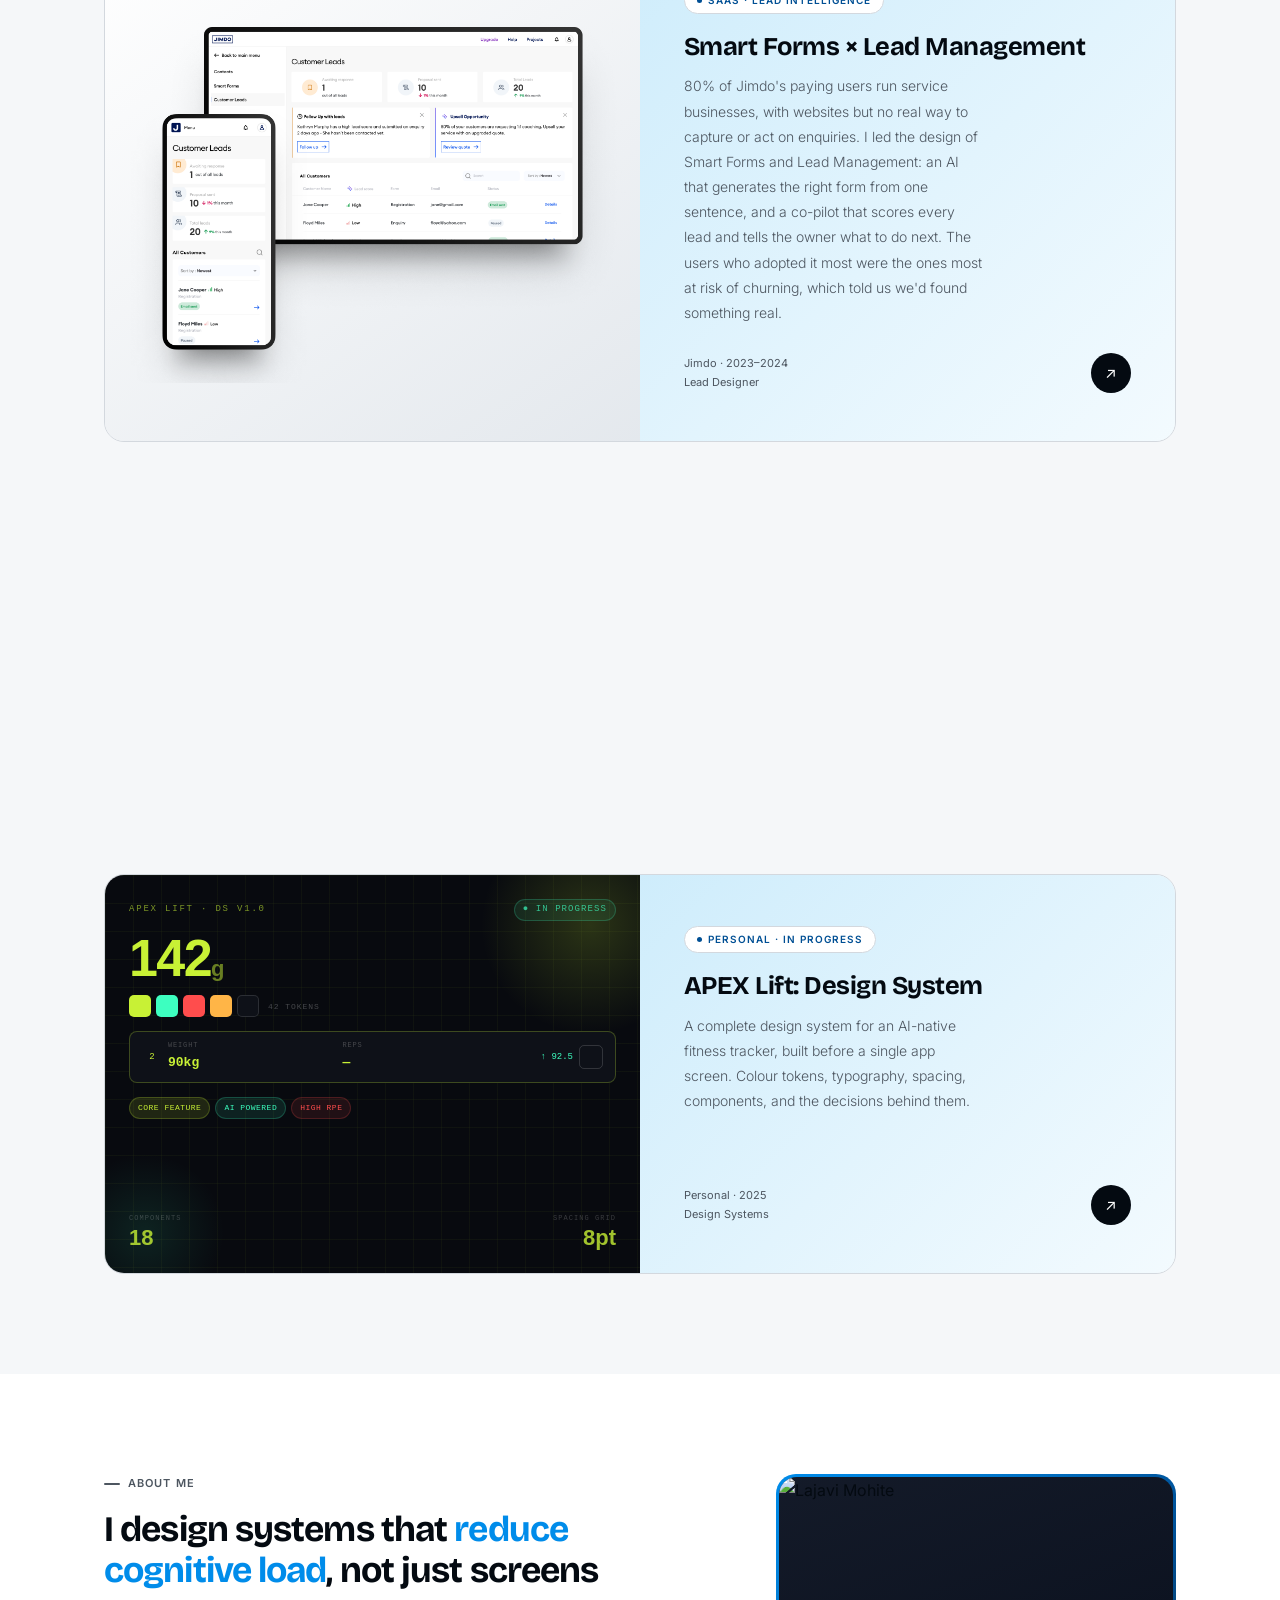
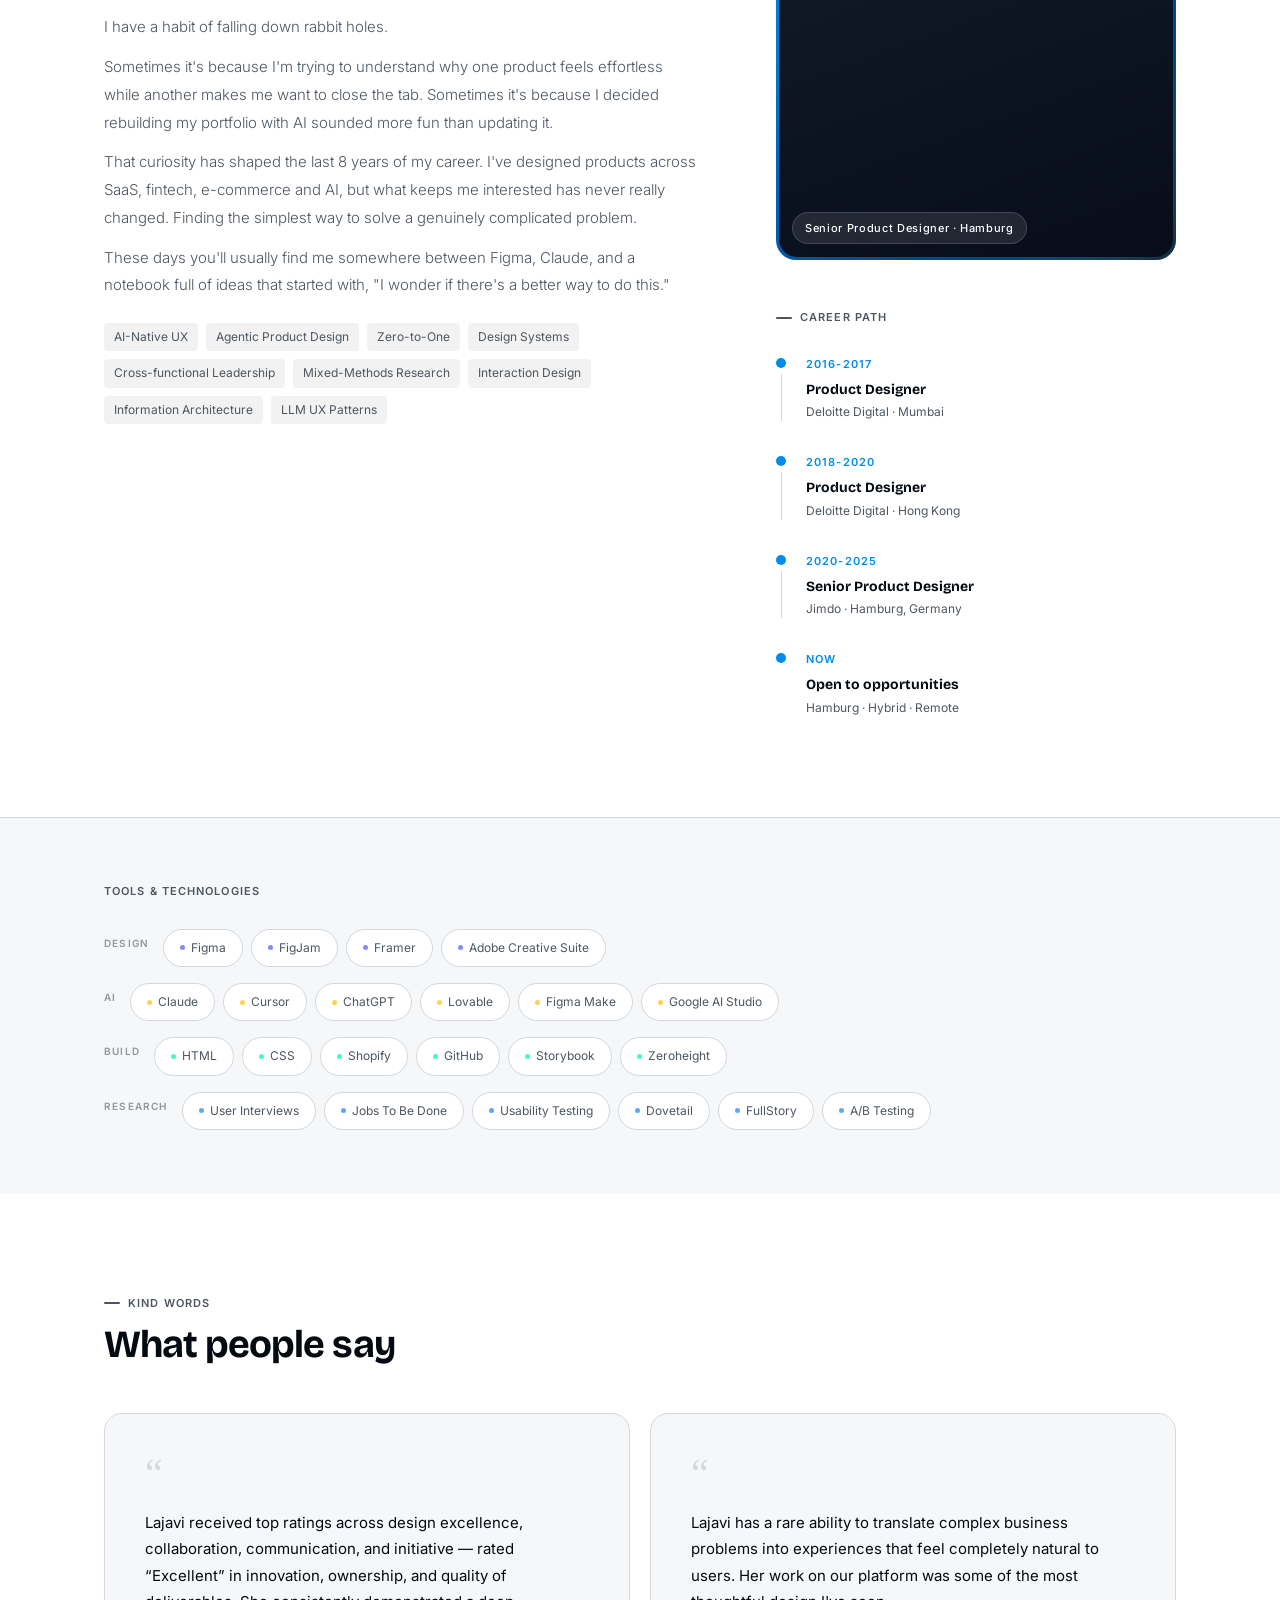
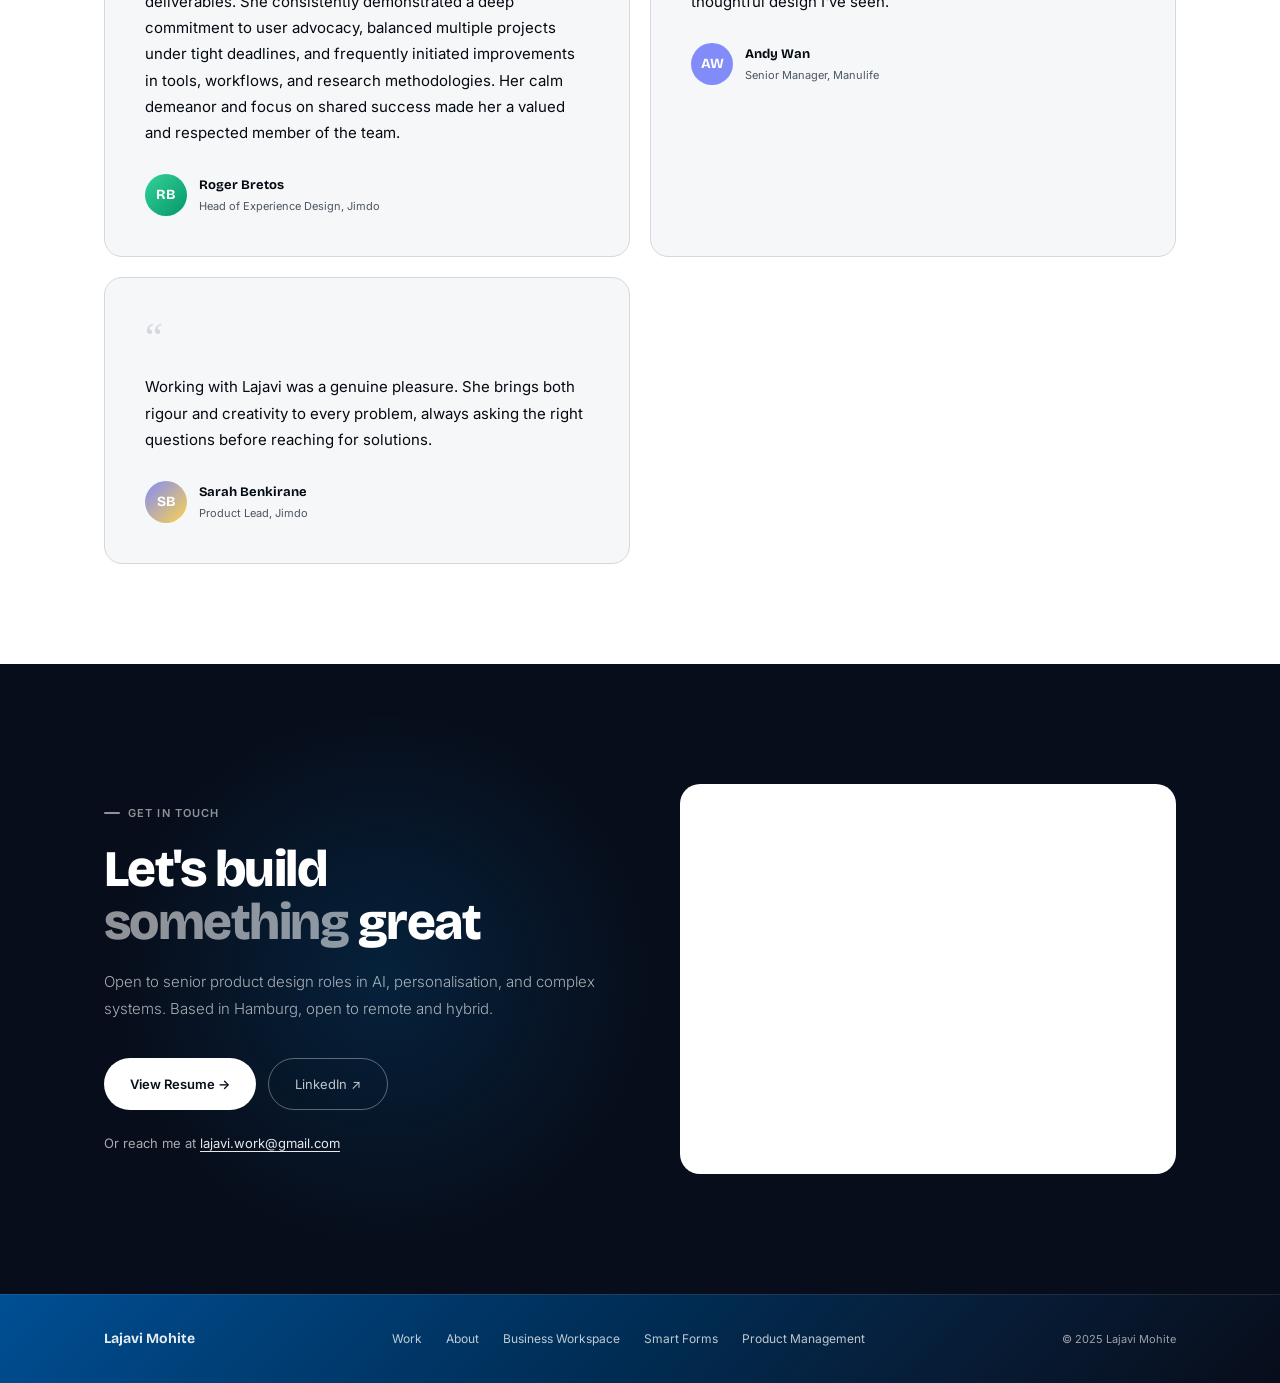
==== commit 8e84825f: "Make homepage hero fill the first viewport on desktop Hero now uses min-height: 100vh with flex cent" ====
--- a/index.html
+++ b/index.html
@@ -37,6 +37,10 @@
       padding: 180px 64px 120px;
       max-width: 1200px;
       margin: 0 auto;
+      min-height: 100vh;
+      display: flex;
+      flex-direction: column;
+      justify-content: center;
     }
     .hero-status {
       display: inline-flex; align-items: center; gap: 9px;
@@ -317,7 +321,7 @@
     @media (max-width: 900px) {
       nav { padding: 18px 24px; }
       .nav-links a:not(.nav-cta) { display: none; }
-      .hero { padding: 120px 24px 80px; }
+      .hero { padding: 120px 24px 80px; min-height: auto; display: block; }
       .hero-skills { gap: 6px; }
       .hero-grid {
         grid-template-columns: 1fr;
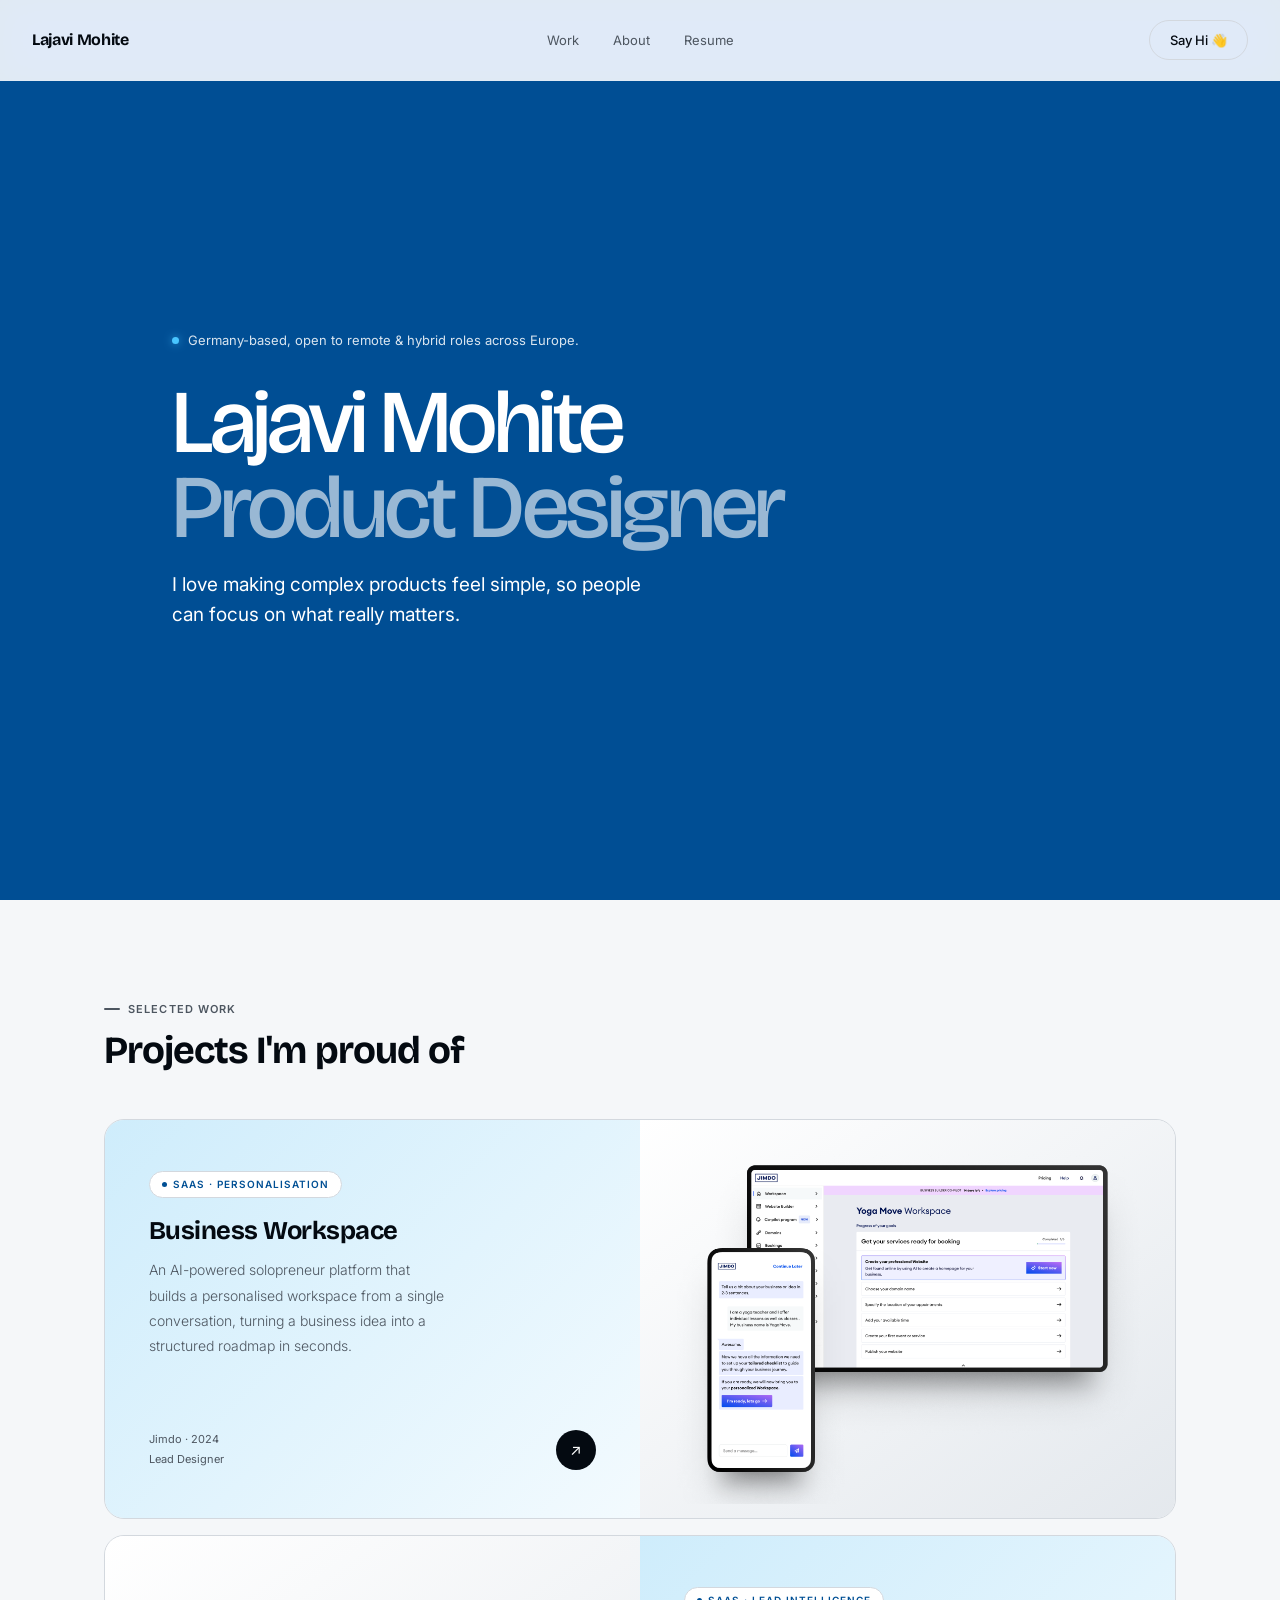
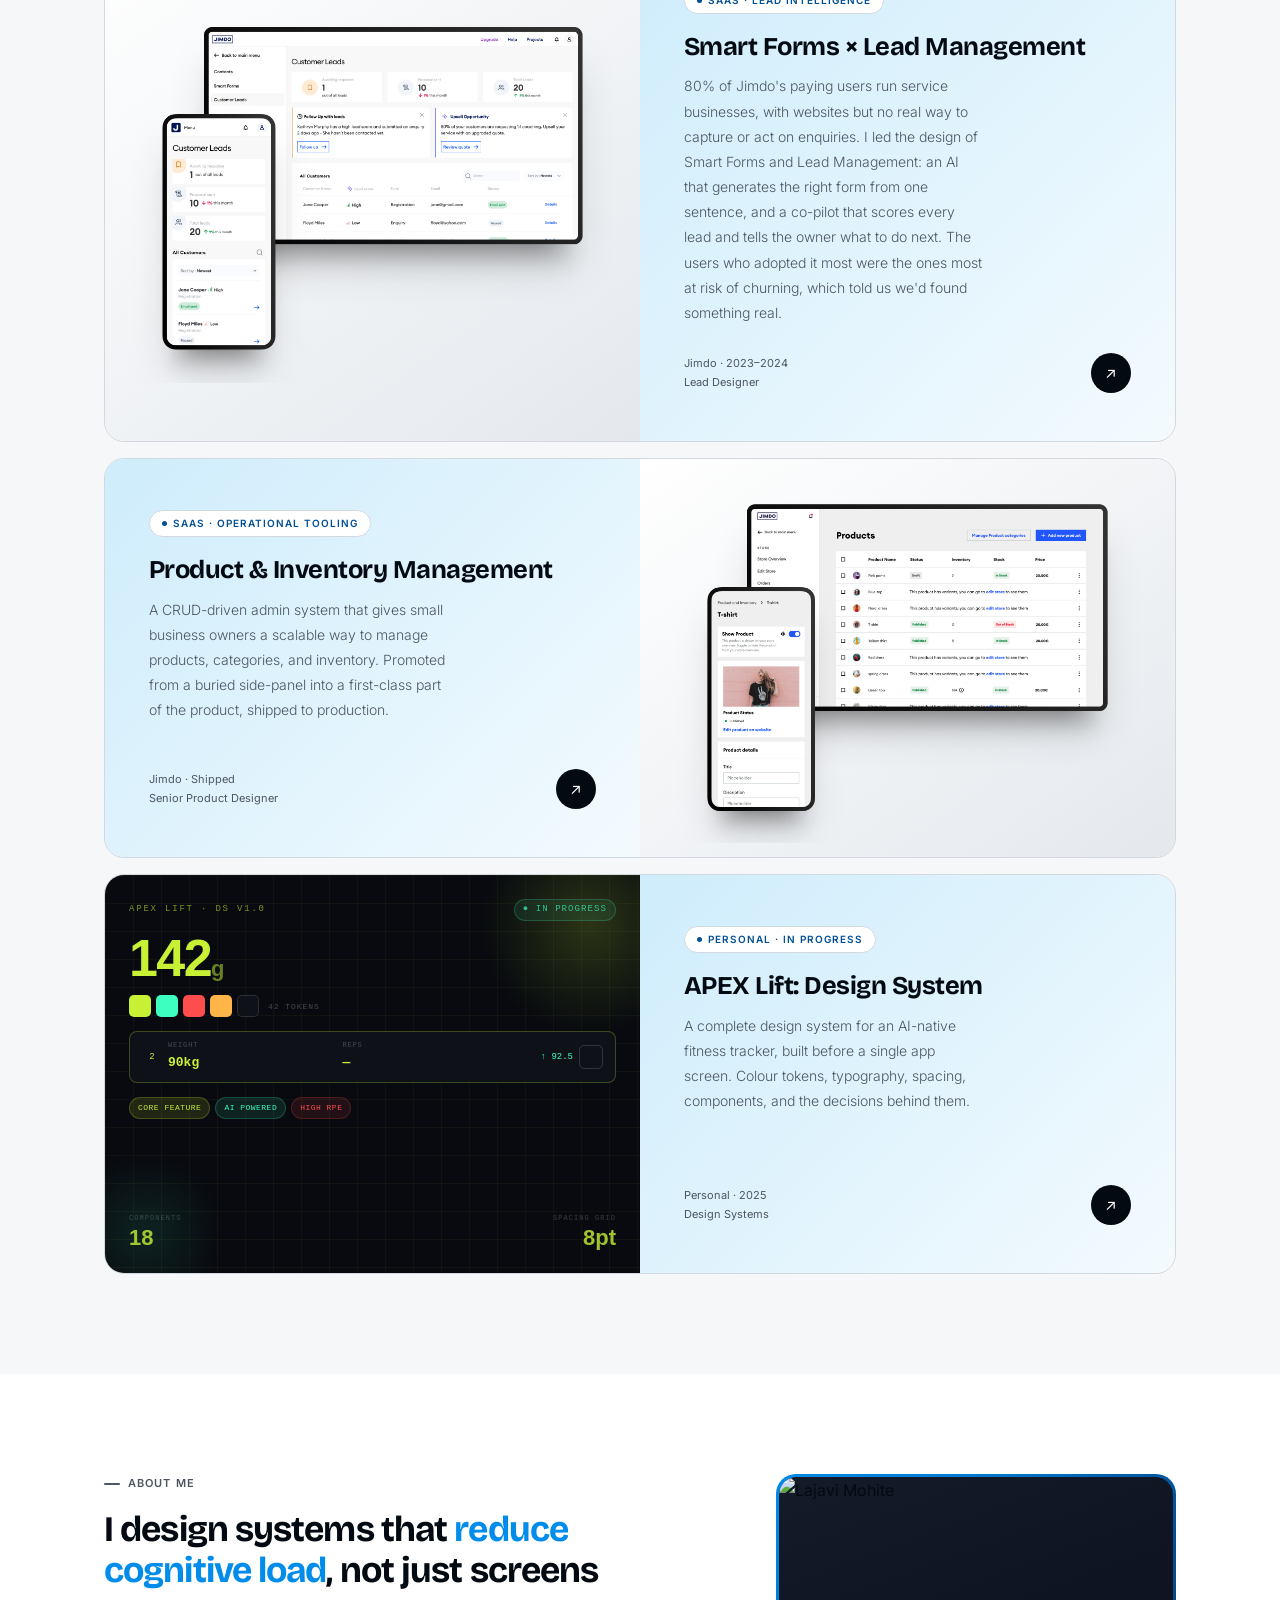
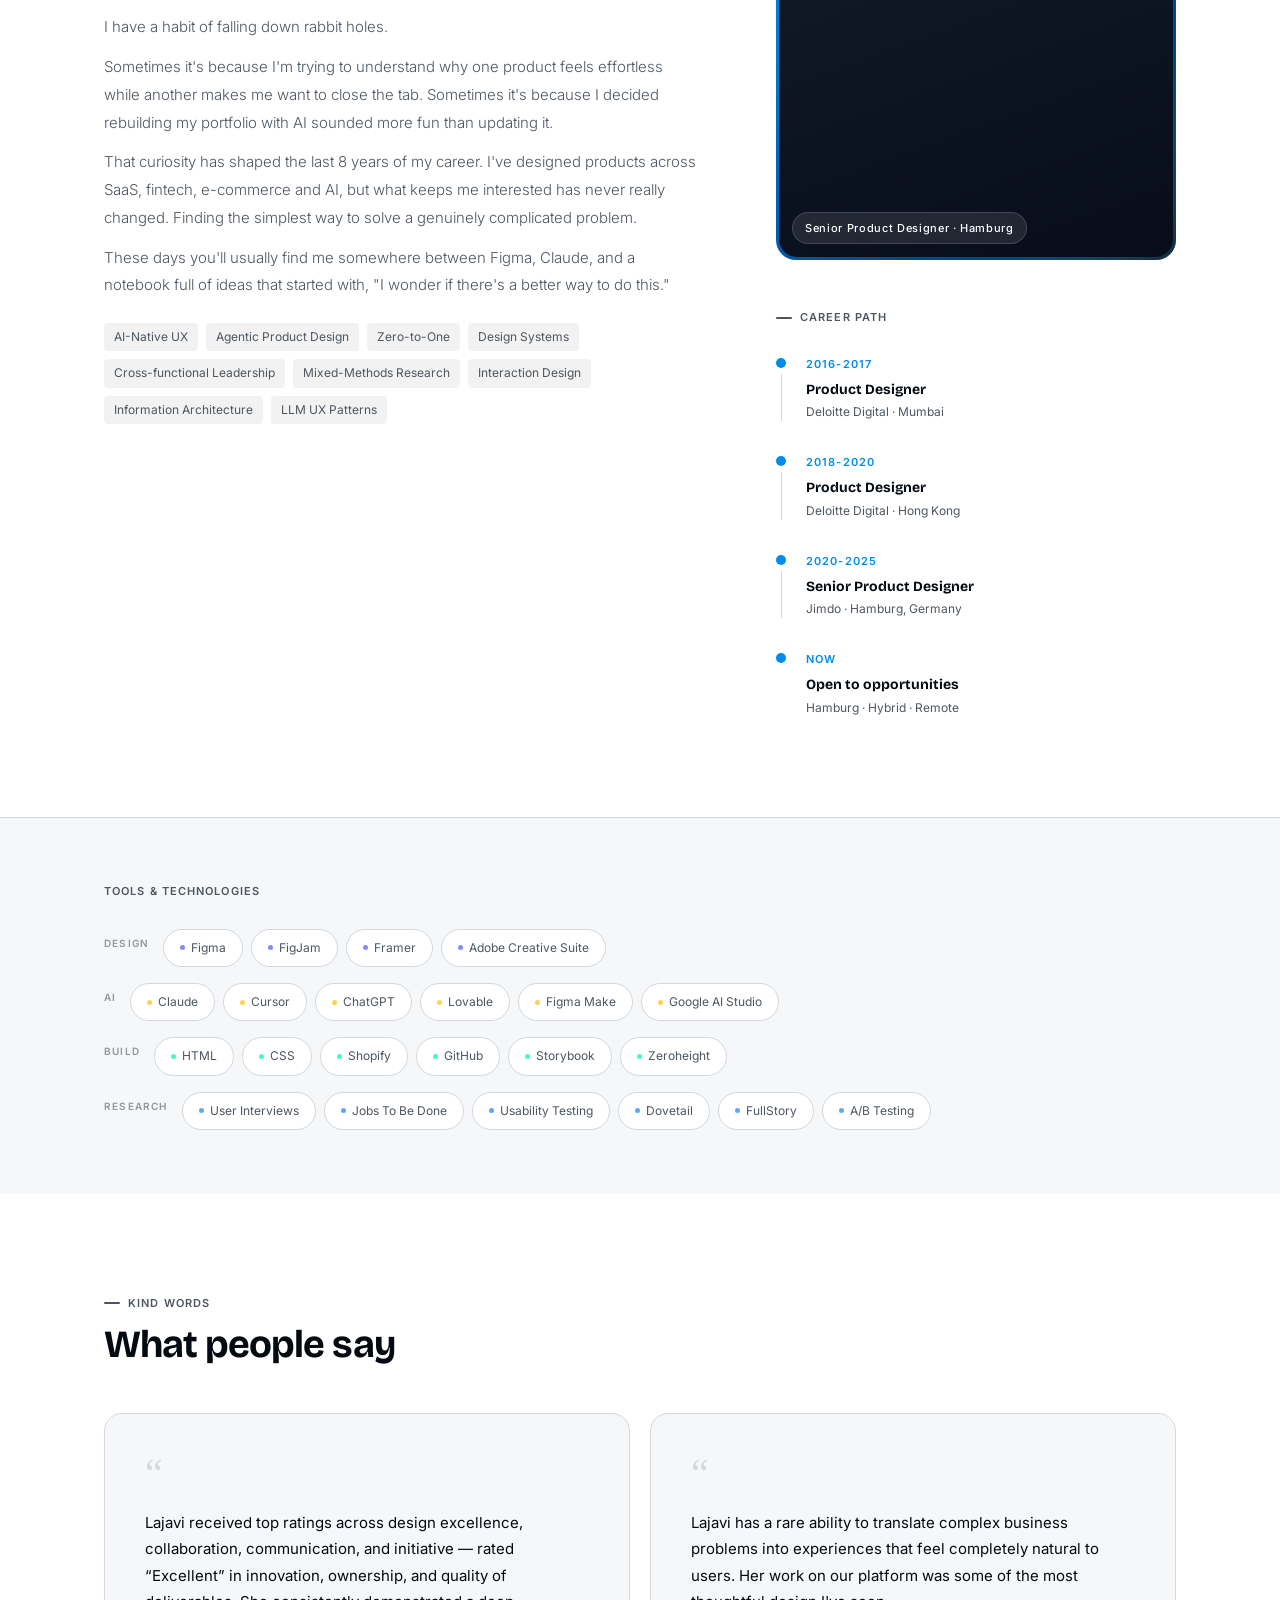
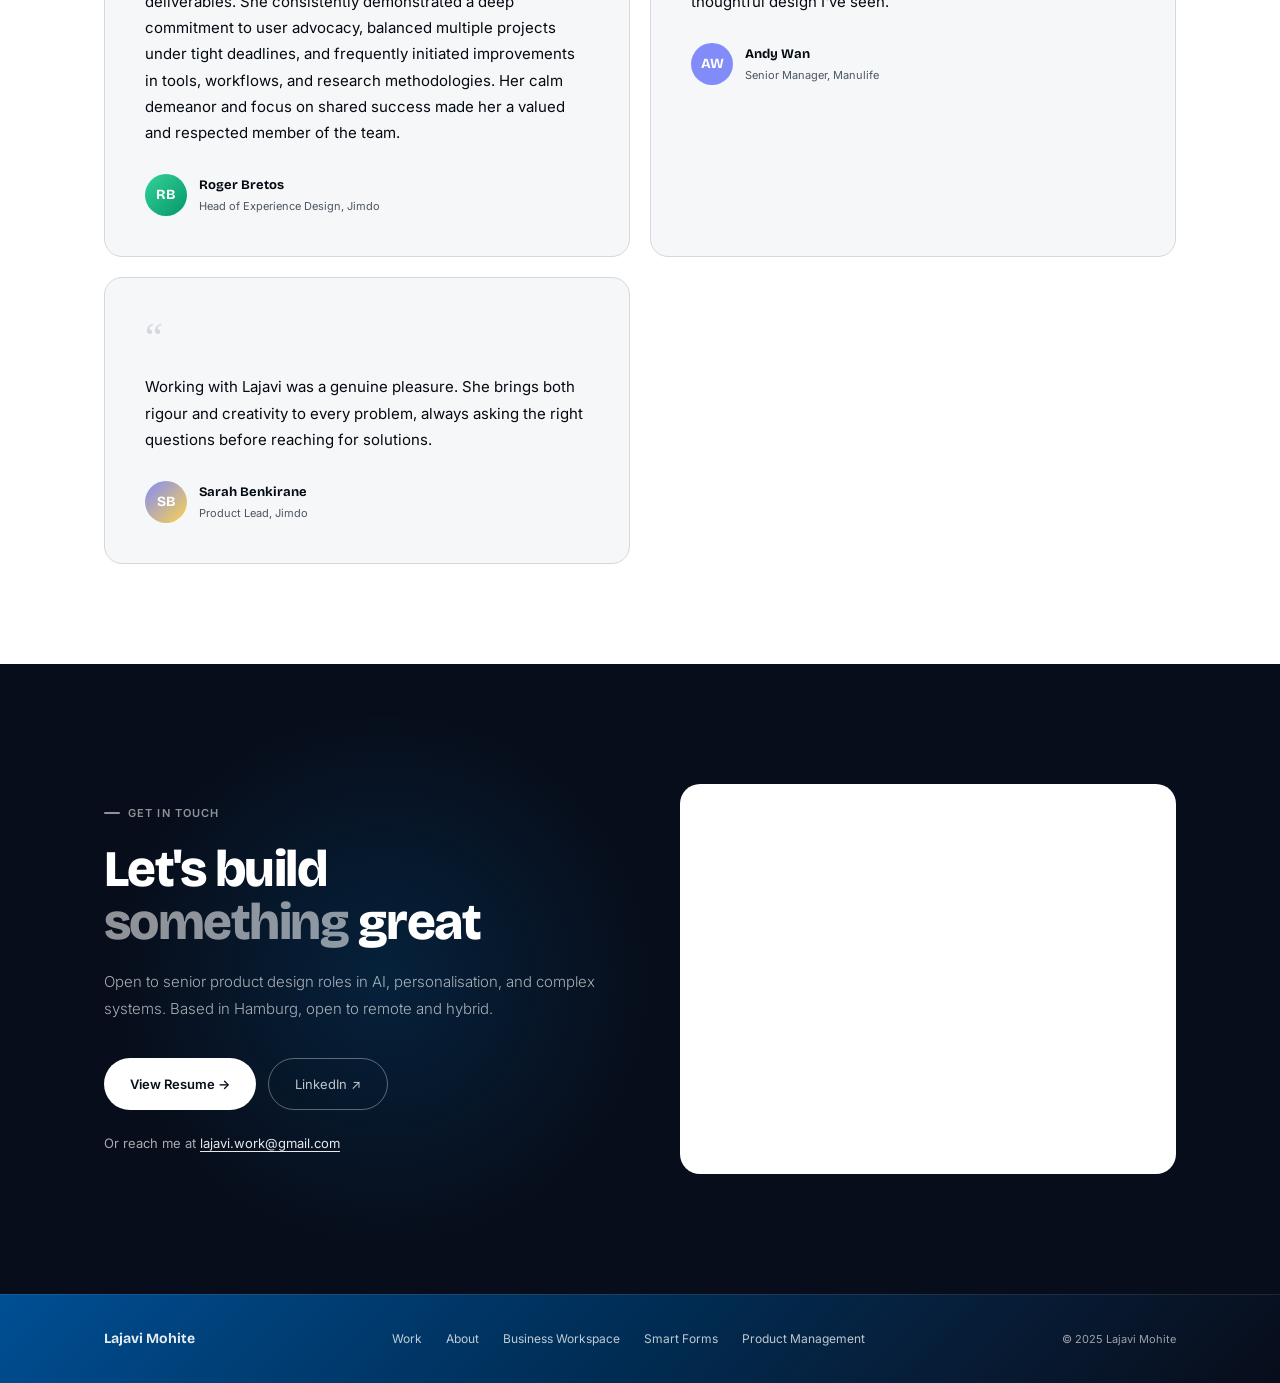
==== commit 56d6a45c: "Use a separate white-background video for desktop/laptop hero Multiple approaches (colour-matching, " ====
--- a/index.html
+++ b/index.html
@@ -379,7 +379,6 @@
       <div class="hero-visual fade-up">
         <video
           class="hero-avatar"
-          src="video_herorow.mp4"
           muted
           loop
           playsinline
@@ -387,7 +386,10 @@
           aria-label="Lajavi's avatar working at her desk, then looking up to wave hello"
           width="1080"
           height="1920"
-        ></video>
+        >
+          <source src="video_desktop.mp4" media="(min-width: 901px)">
+          <source src="video_herorow.mp4">
+        </video>
       </div>
       <div class="hero-footer fade-up">
         <p class="hero-tagline">
--- a/theme.css
+++ b/theme.css
@@ -124,11 +124,14 @@
    ========================================================================== */
 
 .hero:has(.hero-tagline) {
-  /* matched to the hero video's own baked-in background (not --court-deep)
-     so the video's edge disappears instead of showing as a seam — sampled
-     directly from the live video with the browser DevTools eyedropper,
-     since headless/software video decode renders slightly differently */
-  background: #02589f;
+  /* close to the hero video's own baked-in background (not --court-deep),
+     but video decode colour isn't reliably consistent across browsers/OSes
+     (each applies its own colour management to the compressed frame), so no
+     single hex can guarantee a pixel-perfect match everywhere — see the
+     feathered .hero-avatar shadow below, which is what actually hides the
+     seam regardless of device. */
+  --hero-video-bg: #004e94;
+  background: var(--hero-video-bg);
   position: relative;
   max-width: none;
   width: 100%;
@@ -147,6 +150,28 @@
 .hero:has(.hero-tagline) .hero-title .dim { color: oklch(100% 0 0 / 0.6); }
 .hero:has(.hero-tagline) .hero-tagline,
 .hero:has(.hero-tagline) .hero-tagline em { color: #fff; }
+
+/* Desktop/laptop (>900px) now loads video_desktop.mp4 (plain white
+   background, via a <source media="(min-width:901px)"> in the markup) —
+   video_herorow.mp4's blue background couldn't be reliably colour-matched
+   or masked/feathered on desktop (multiple approaches all came back with a
+   crisp, unfaded edge — see git history), so desktop just shows the white
+   background as-is rather than fighting it. Mobile keeps the original
+   colour-matched video and its blend treatment below, scoped so it doesn't
+   apply to desktop's white video. */
+.hero:has(.hero-tagline) .hero-visual {
+  position: relative;
+}
+@media (max-width: 900px) {
+  .hero:has(.hero-tagline) .hero-visual::after {
+    content: '';
+    position: absolute;
+    inset: 0;
+    pointer-events: none;
+    background: radial-gradient(ellipse 92% 92% at 50% 50%,
+      transparent 74%, var(--hero-video-bg) 100%);
+  }
+}
 
 /* ==========================================================================
    Nav — three zones (logo / centered links / right-aligned CTA), full-width
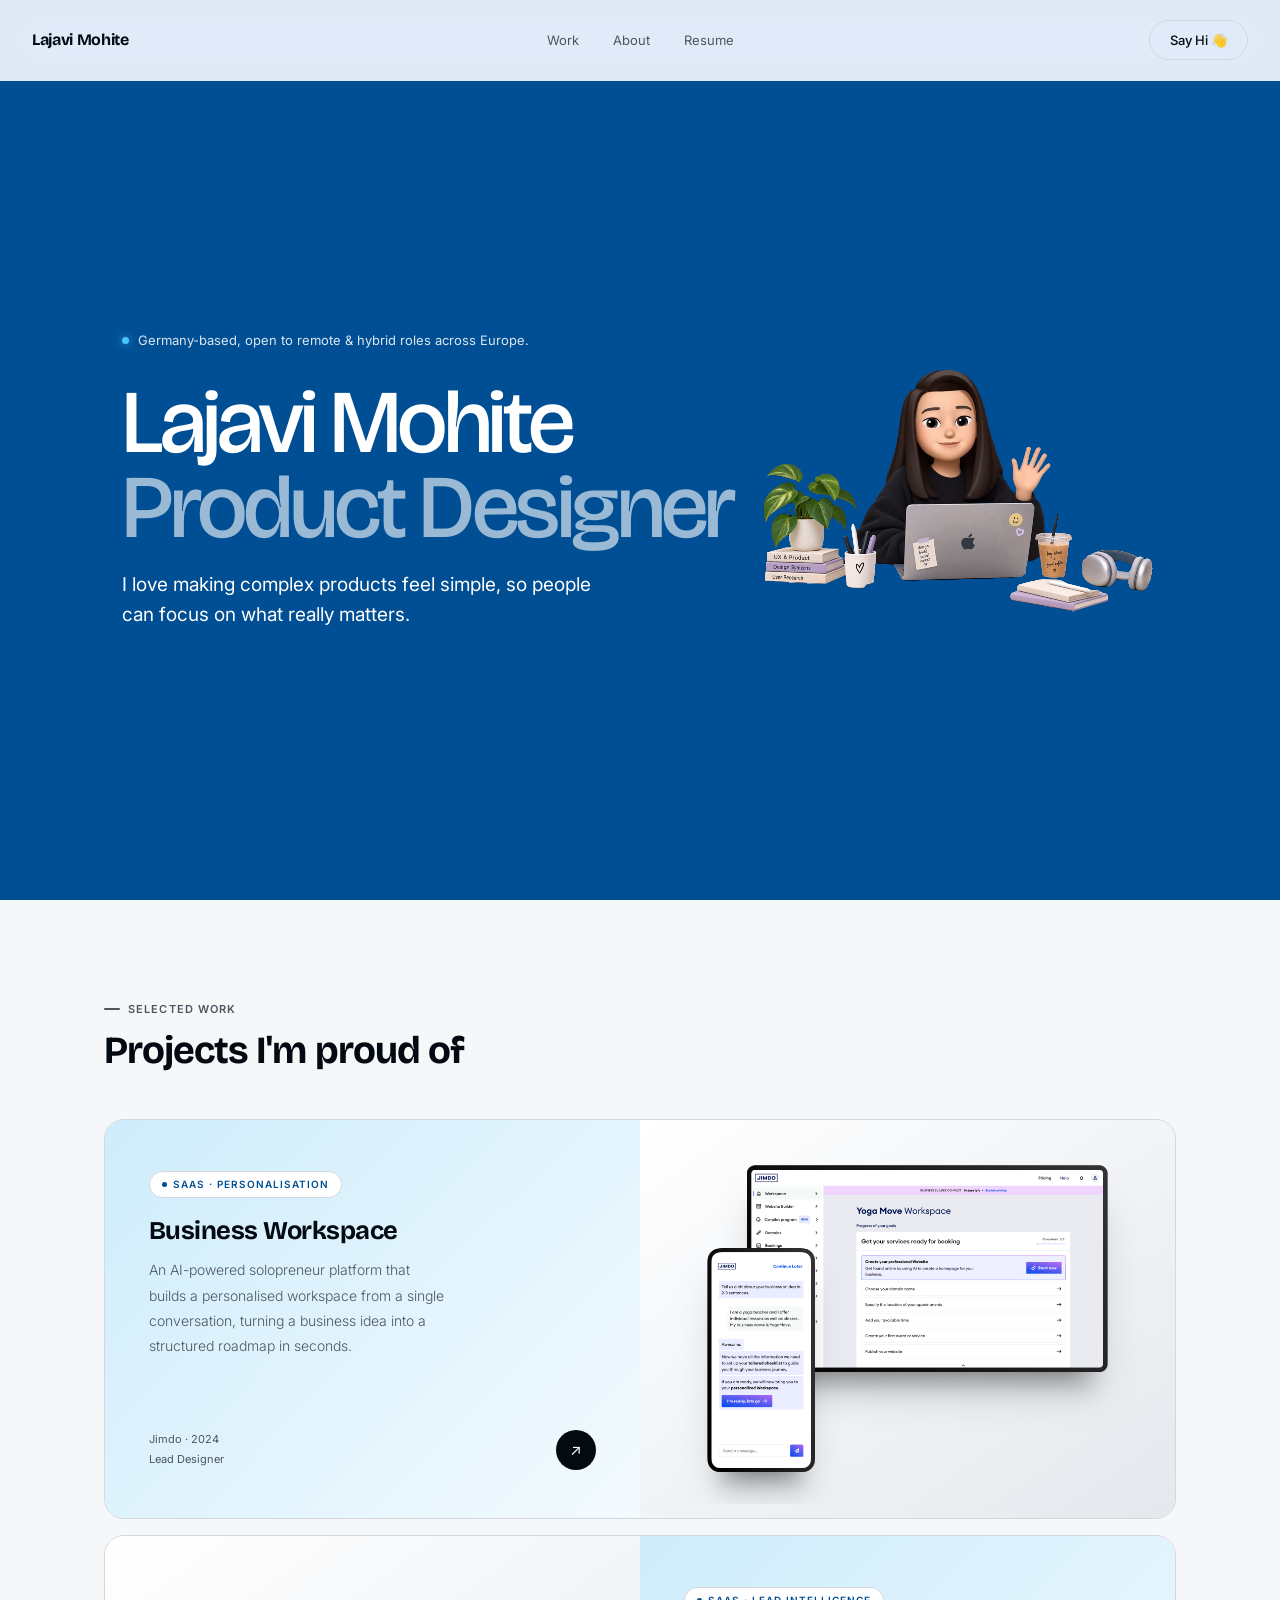
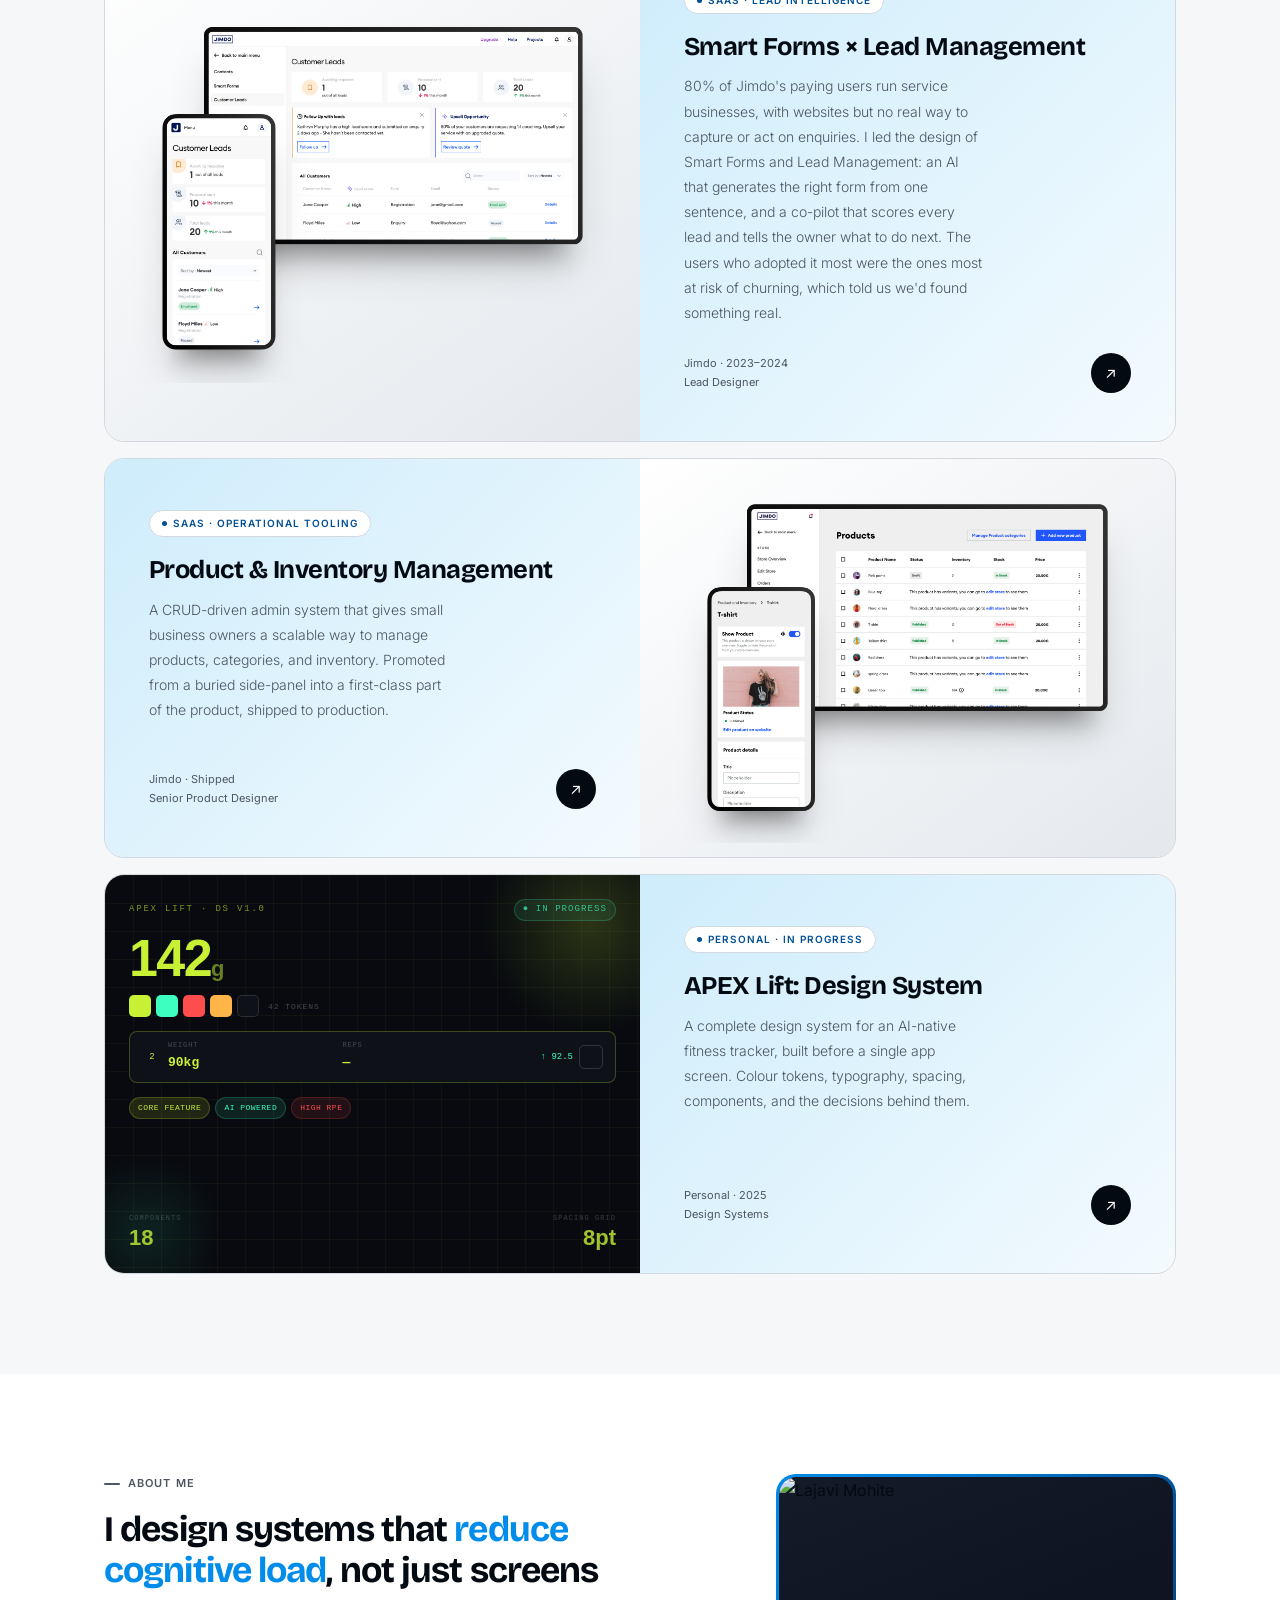
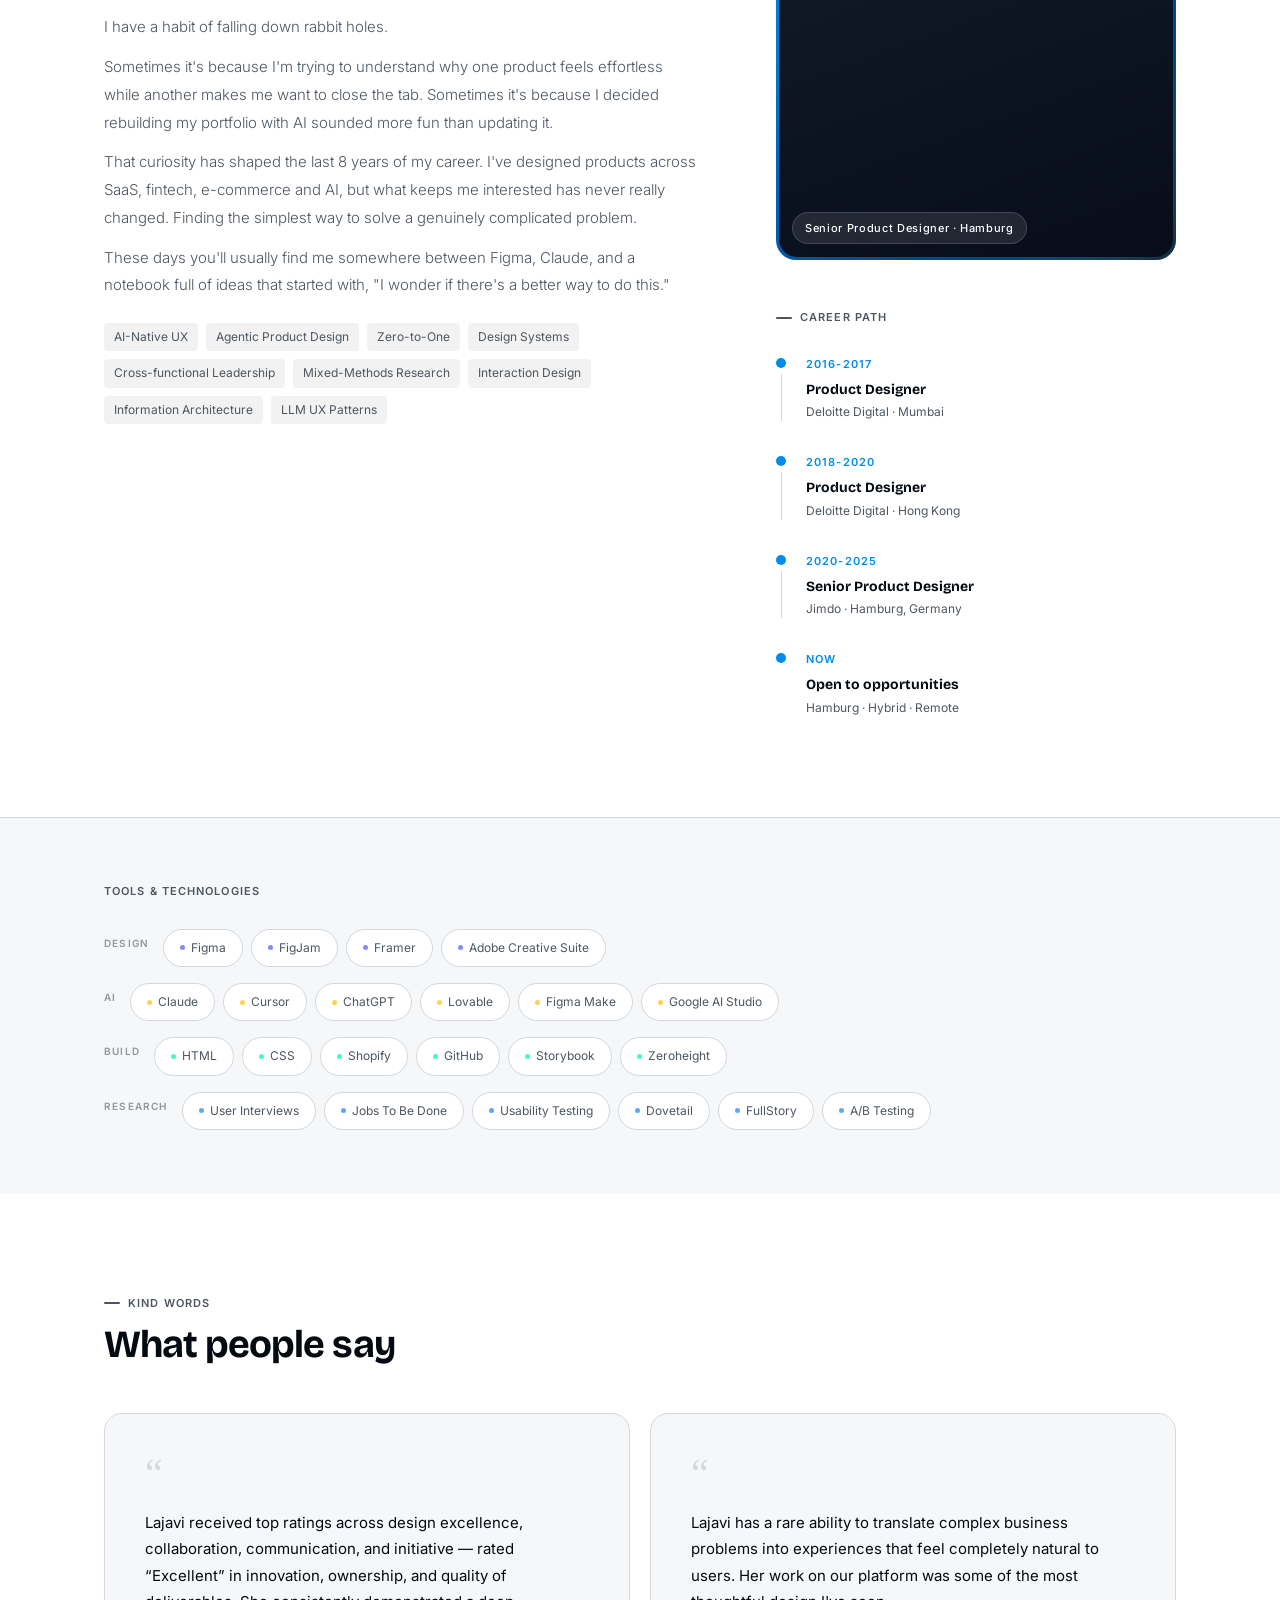
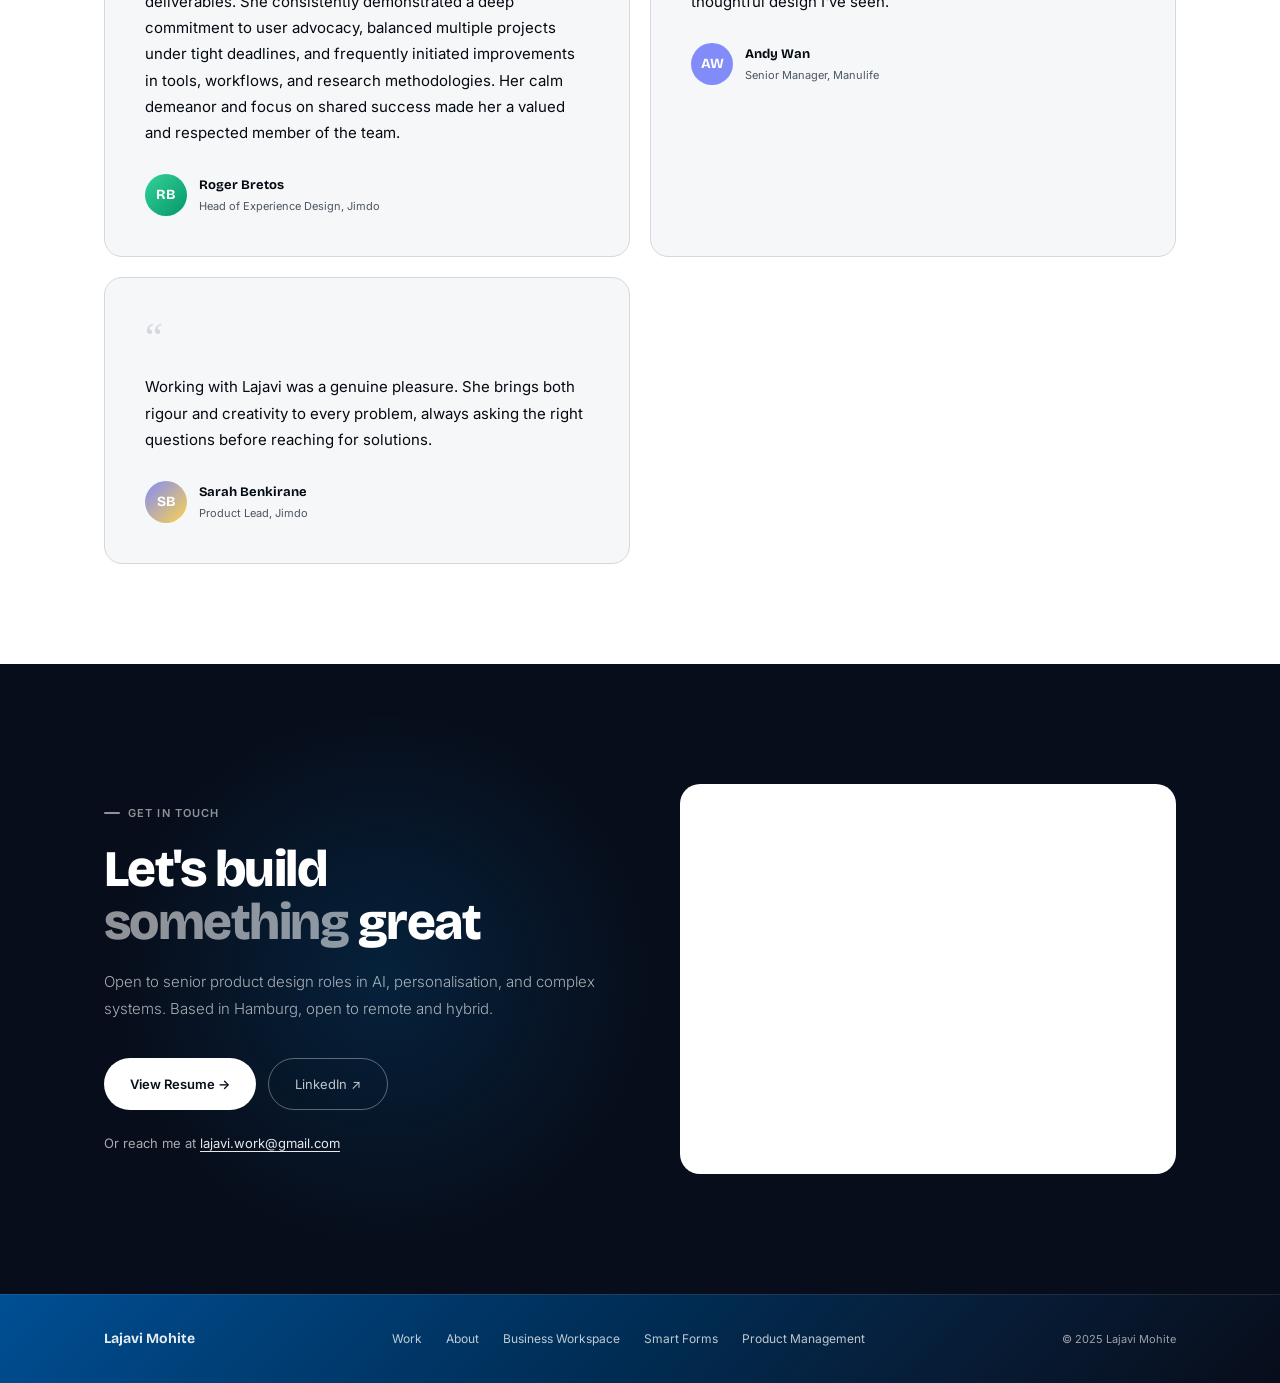
==== commit 9f3efc0b: "Replace hero video with transparent alpha webm, drop old blend hacks Swaps the opaque desktop/mobile" ====
--- a/index.html
+++ b/index.html
@@ -35,7 +35,7 @@
     /* HERO */
     .hero {
       padding: 180px 64px 120px;
-      max-width: 1200px;
+      max-width: 1220px;
       margin: 0 auto;
       min-height: 100vh;
       display: flex;
@@ -78,7 +78,7 @@
     .hero-status { grid-area: status; }
     .hero-title { grid-area: title; }
     .hero-visual { grid-area: visual; align-self: center; justify-self: end; }
-    .hero-avatar { display: block; width: 100%; height: auto; aspect-ratio: 1080/720; object-fit: cover; object-position: center 52%; max-width: 460px; }
+    .hero-avatar { display: block; width: 100%; height: auto; aspect-ratio: 1080/720; object-fit: contain; object-position: center 52%; max-width: 460px; }
 
     .hero-footer { grid-area: footer; }
     .hero-tagline {
@@ -317,6 +317,12 @@
     .fade-up { opacity:0; transform:translateY(20px); transition:opacity 0.6s cubic-bezier(0.22,1,0.36,1),transform 0.6s cubic-bezier(0.22,1,0.36,1); }
     .fade-up.in { opacity:1; transform:none; }
 
+    /* DESKTOP/LAPTOP — rounded frame + slightly smaller, to match the
+       rounded-card language used elsewhere (project cards, about photo) */
+    @media (min-width: 901px) {
+      .hero-avatar { max-width: 400px; border-radius: 20px; }
+    }
+
     /* RESPONSIVE */
     @media (max-width: 900px) {
       nav { padding: 18px 24px; }
@@ -379,17 +385,15 @@
       <div class="hero-visual fade-up">
         <video
           class="hero-avatar"
+          src="videos/lajavi-hero-bluekey-transparent.webm"
           muted
           loop
           playsinline
           preload="auto"
           aria-label="Lajavi's avatar working at her desk, then looking up to wave hello"
-          width="1080"
-          height="1920"
-        >
-          <source src="video_desktop.mp4" media="(min-width: 901px)">
-          <source src="video_herorow.mp4">
-        </video>
+          width="1620"
+          height="1080"
+        ></video>
       </div>
       <div class="hero-footer fade-up">
         <p class="hero-tagline">
--- a/theme.css
+++ b/theme.css
@@ -124,20 +124,13 @@
    ========================================================================== */
 
 .hero:has(.hero-tagline) {
-  /* close to the hero video's own baked-in background (not --court-deep),
-     but video decode colour isn't reliably consistent across browsers/OSes
-     (each applies its own colour management to the compressed frame), so no
-     single hex can guarantee a pixel-perfect match everywhere — see the
-     feathered .hero-avatar shadow below, which is what actually hides the
-     seam regardless of device. */
-  --hero-video-bg: #004e94;
-  background: var(--hero-video-bg);
+  background: var(--court-deep);
   position: relative;
   max-width: none;
   width: 100%;
 }
 .hero:has(.hero-tagline) > * {
-  max-width: 1200px;
+  max-width: 1220px;
   margin-left: auto;
   margin-right: auto;
 }
@@ -150,28 +143,6 @@
 .hero:has(.hero-tagline) .hero-title .dim { color: oklch(100% 0 0 / 0.6); }
 .hero:has(.hero-tagline) .hero-tagline,
 .hero:has(.hero-tagline) .hero-tagline em { color: #fff; }
-
-/* Desktop/laptop (>900px) now loads video_desktop.mp4 (plain white
-   background, via a <source media="(min-width:901px)"> in the markup) —
-   video_herorow.mp4's blue background couldn't be reliably colour-matched
-   or masked/feathered on desktop (multiple approaches all came back with a
-   crisp, unfaded edge — see git history), so desktop just shows the white
-   background as-is rather than fighting it. Mobile keeps the original
-   colour-matched video and its blend treatment below, scoped so it doesn't
-   apply to desktop's white video. */
-.hero:has(.hero-tagline) .hero-visual {
-  position: relative;
-}
-@media (max-width: 900px) {
-  .hero:has(.hero-tagline) .hero-visual::after {
-    content: '';
-    position: absolute;
-    inset: 0;
-    pointer-events: none;
-    background: radial-gradient(ellipse 92% 92% at 50% 50%,
-      transparent 74%, var(--hero-video-bg) 100%);
-  }
-}
 
 /* ==========================================================================
    Nav — three zones (logo / centered links / right-aligned CTA), full-width
